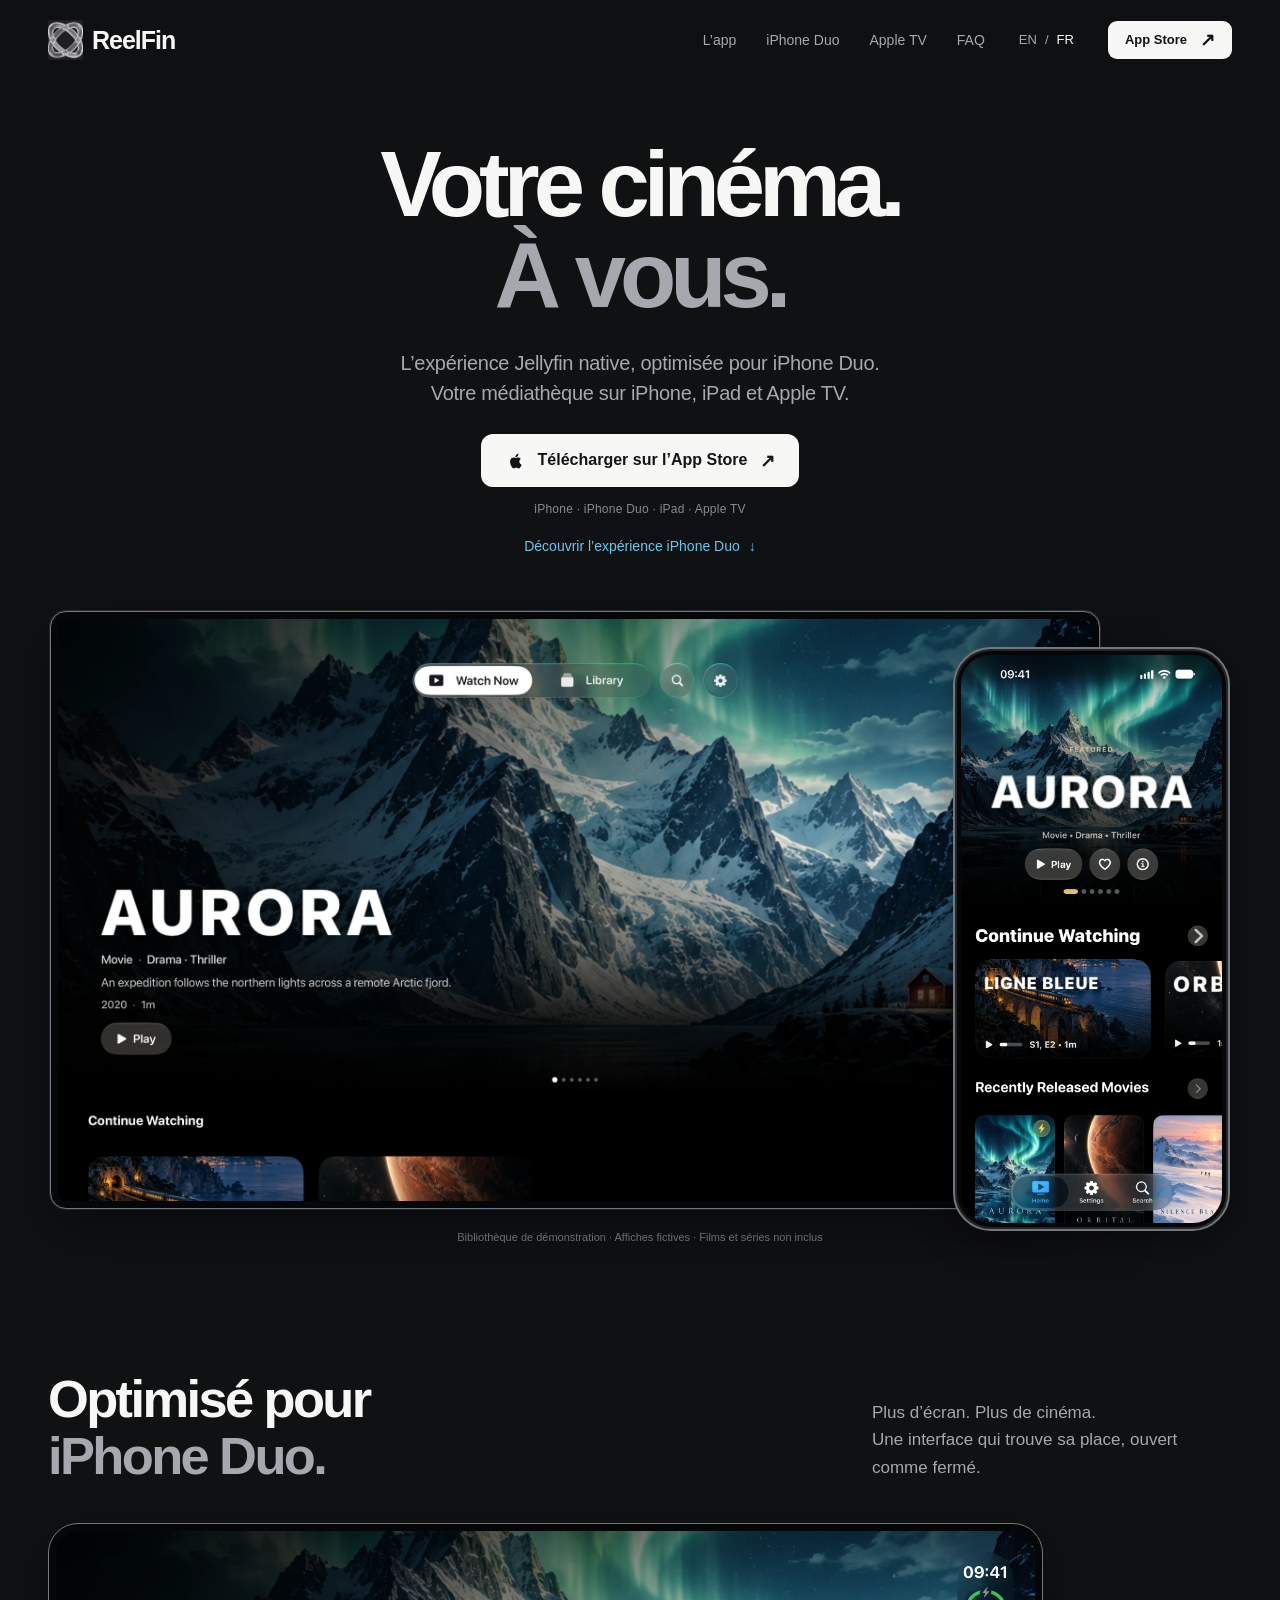
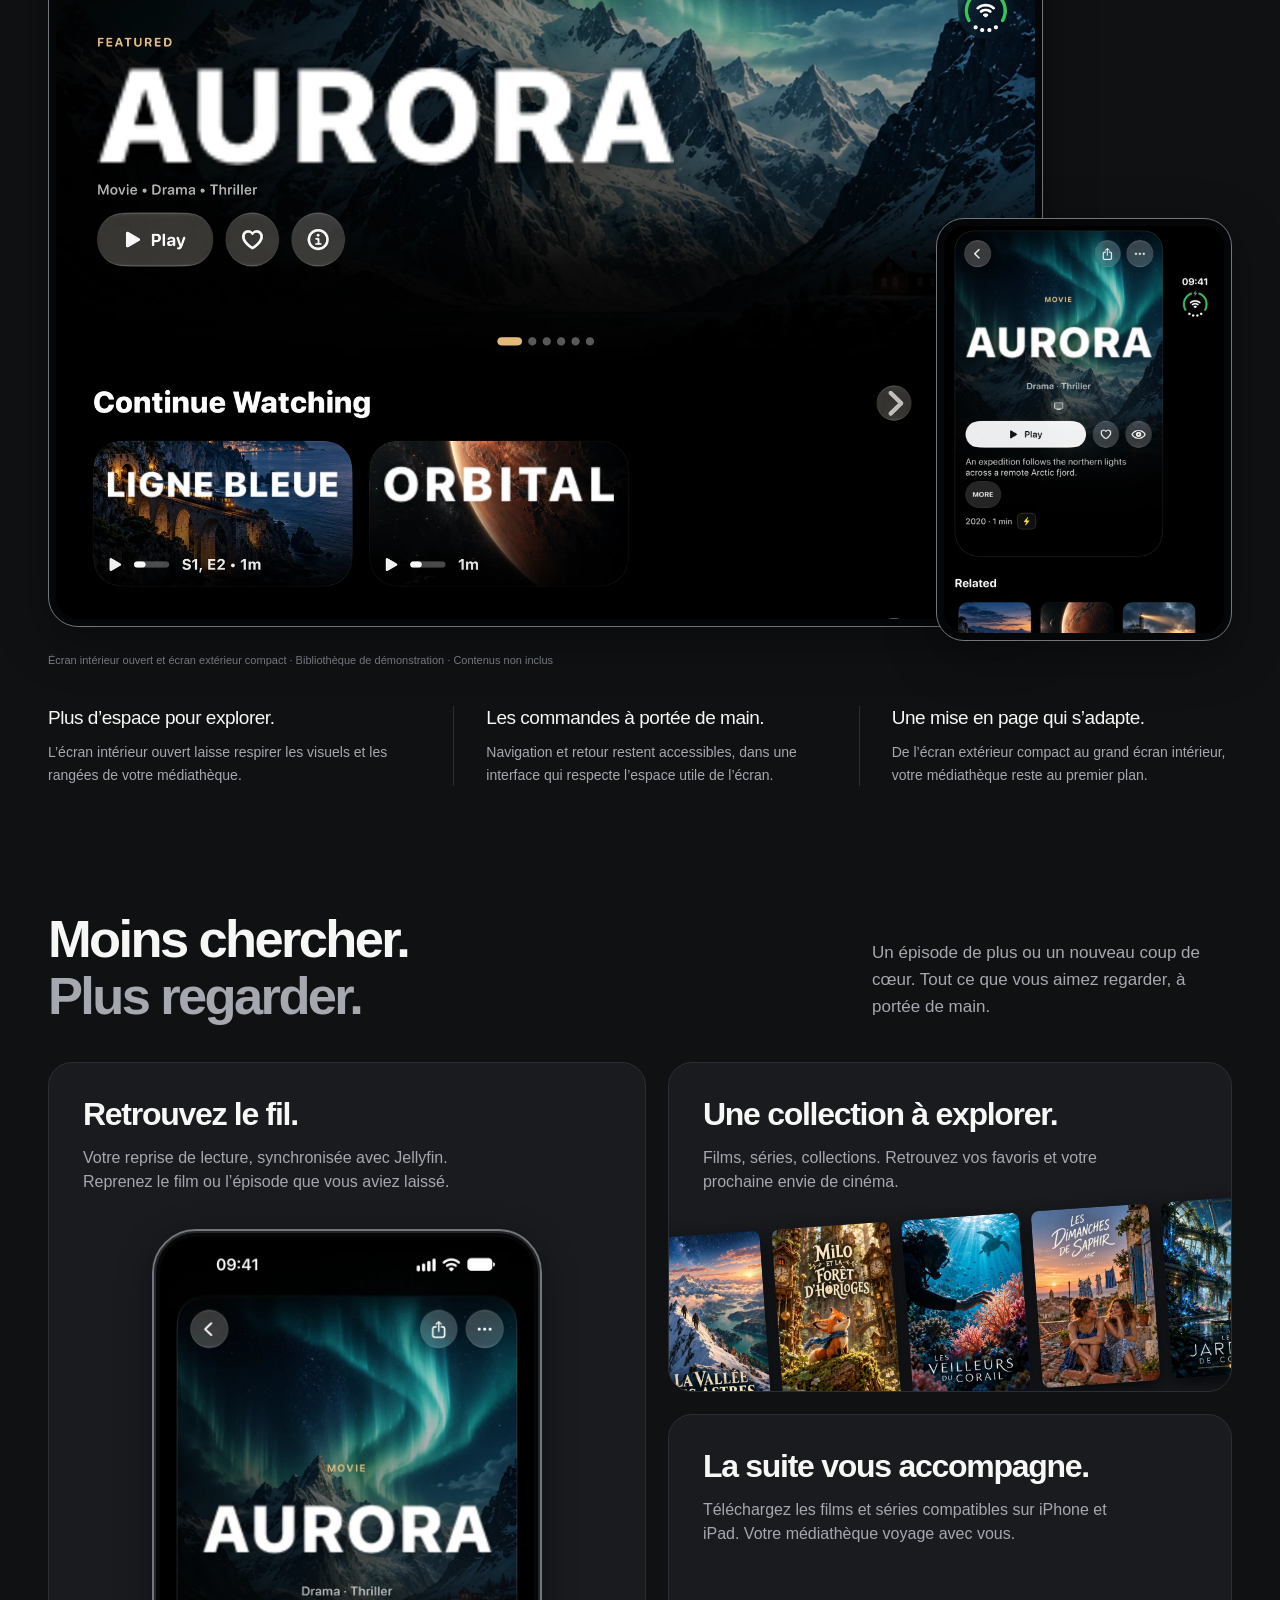
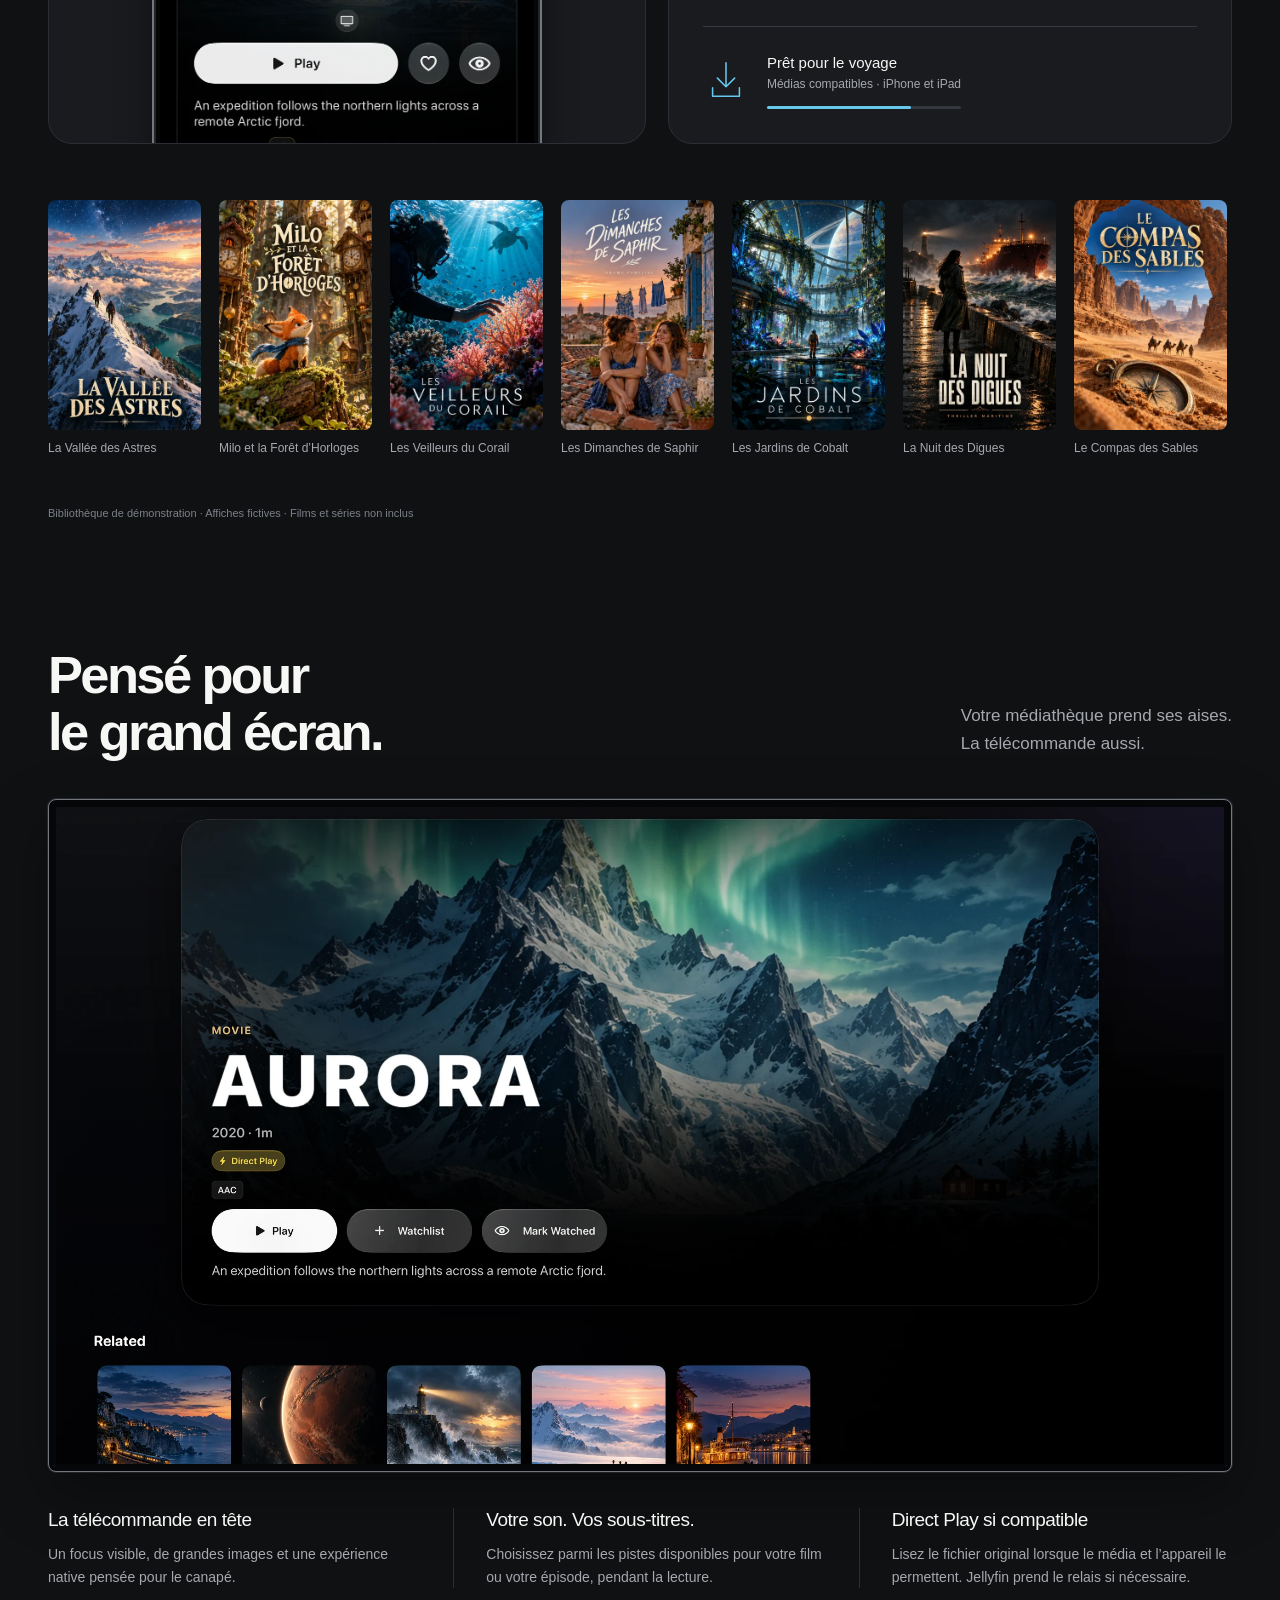
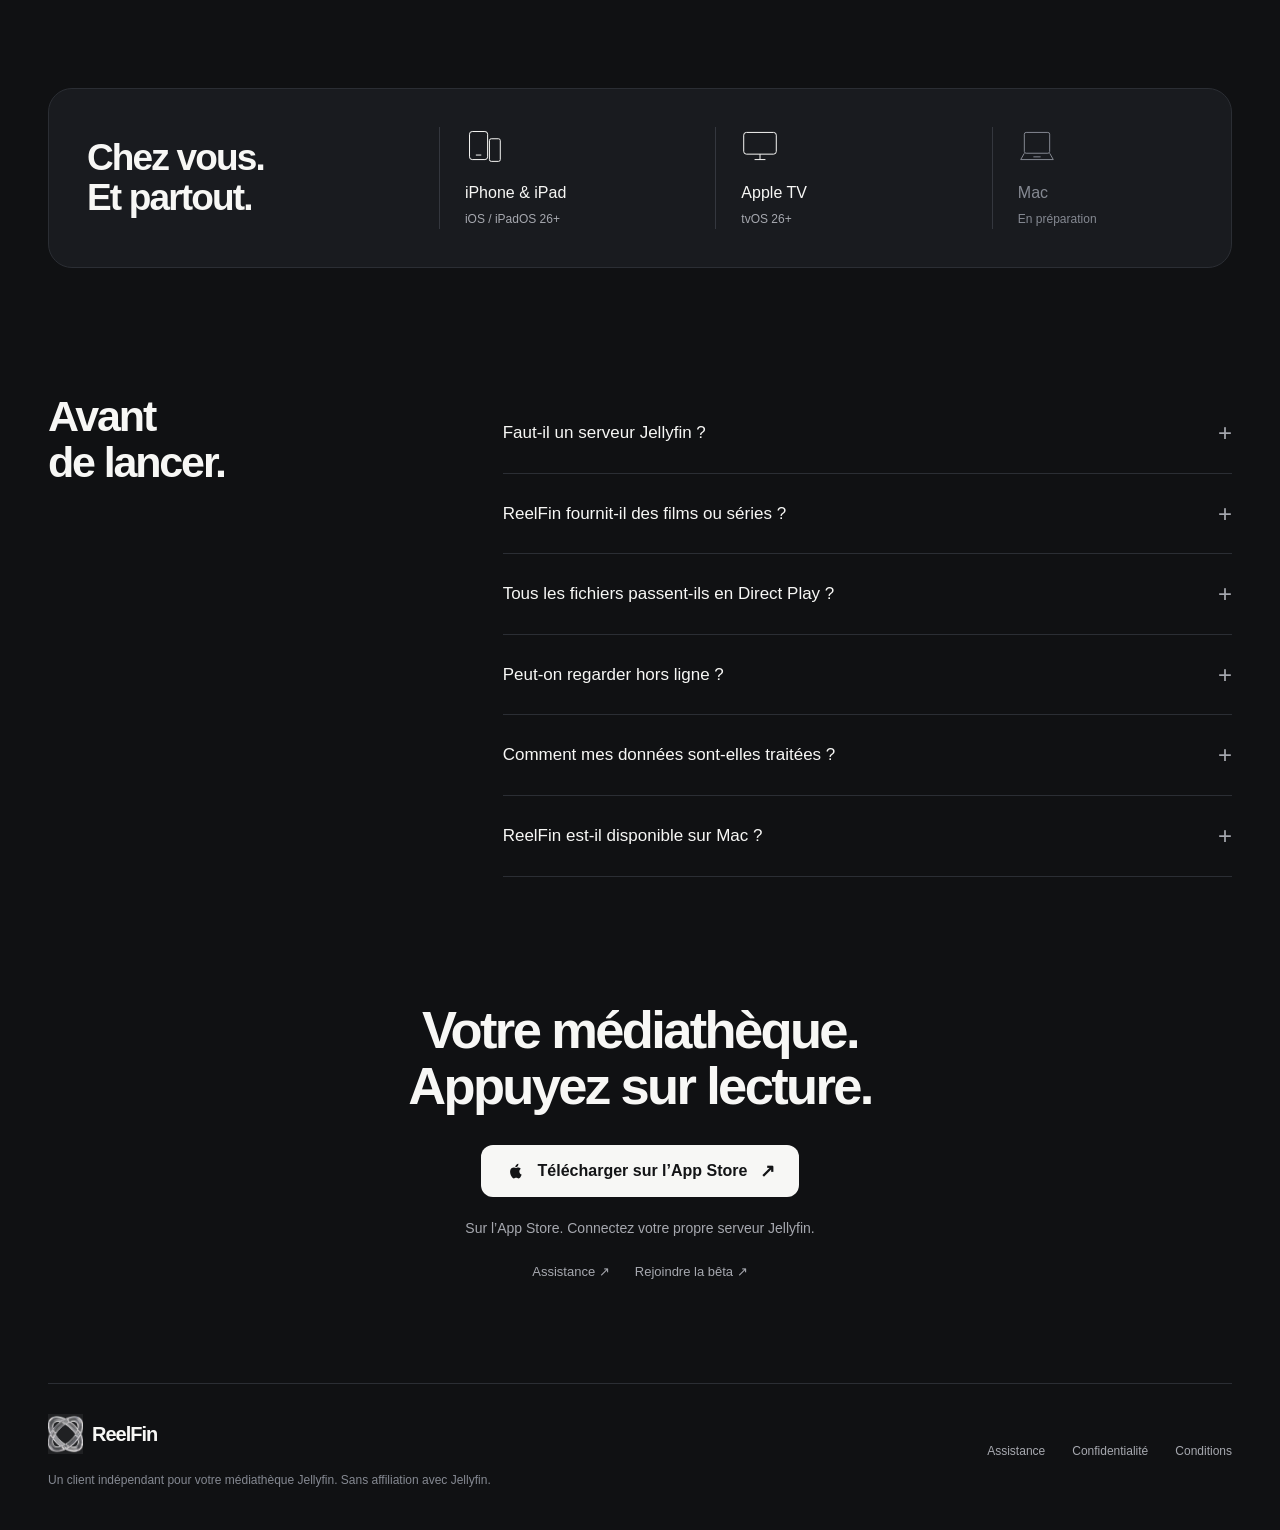
==== fr/index.html @ fcabb85f "feat: redesign bilingual ReelFin site around cinema and iPhone Duo" ====
<!doctype html>
<html lang="fr">
<head>
  <meta charset="utf-8">
  <meta name="viewport" content="width=device-width, initial-scale=1">
  <title>ReelFin — Votre cinéma. À vous.</title>
  <meta name="description" content="Votre médiathèque Jellyfin sur iPhone, iPad et Apple TV. Reprenez vos favoris, explorez vos collections et emportez vos téléchargements compatibles. Natif. Indépendant. À vous.">
  <meta name="theme-color" content="#101113">
  <meta name="apple-itunes-app" content="app-id=6762079357">
  <link rel="canonical" href="https://flovflo.github.io/reelfin-site/fr/">
  <link rel="alternate" hreflang="en" href="https://flovflo.github.io/reelfin-site/">
  <link rel="alternate" hreflang="fr" href="https://flovflo.github.io/reelfin-site/fr/">
  <link rel="alternate" hreflang="x-default" href="https://flovflo.github.io/reelfin-site/">
  <meta property="og:type" content="website">
  <meta property="og:title" content="ReelFin — Votre cinéma. À vous.">
  <meta property="og:description" content="Votre médiathèque Jellyfin sur iPhone, iPad et Apple TV. Reprenez vos favoris, explorez vos collections et emportez vos téléchargements compatibles. Natif. Indépendant. À vous.">
  <meta property="og:url" content="https://flovflo.github.io/reelfin-site/fr/">
  <meta property="og:locale" content="fr_FR">
  <meta property="og:image" content="https://flovflo.github.io/reelfin-site/assets/media/cinema/social-fr.jpg">
  <meta property="og:image:alt" content="ReelFin — Votre cinéma. À vous.">
  <meta property="og:image:width" content="1200">
  <meta property="og:image:height" content="630">
  <meta name="twitter:card" content="summary_large_image">
  <link rel="icon" type="image/png" href="../assets/media/NEW/reelfin-mark.png">
  <link rel="stylesheet" href="../assets/site.css?v=cinema-1">
  <script defer src="../assets/site.js?v=cinema-1"></script>
  <script type="application/ld+json">{"@context": "https://schema.org", "@type": "MobileApplication", "name": "ReelFin", "operatingSystem": "iOS 26+, iPadOS 26+, tvOS 26+", "applicationCategory": "EntertainmentApplication", "description": "Votre médiathèque Jellyfin sur iPhone, iPad et Apple TV. Reprenez vos favoris, explorez vos collections et emportez vos téléchargements compatibles. Natif. Indépendant. À vous.", "url": "https://flovflo.github.io/reelfin-site/", "downloadUrl": "https://apps.apple.com/app/reelfin/id6762079357", "author": {"@type": "Person", "name": "Florian Taffin"}}</script>
</head>
<body>
  <a class="skip-link" href="#main-content">Aller au contenu</a>
  <header class="site-header site-header--marketing">
    <div class="site-header__inner">
      <a class="brand" href="#top" aria-label="ReelFin"><span class="brand__mark" aria-hidden="true"><img src="../assets/media/NEW/reelfin-mark.png" alt="" width="400" height="240"></span><span>ReelFin</span></a>
      <nav class="site-nav" aria-label="Navigation principale"><a href="#overview">L’app</a><a href="#duo">iPhone Duo</a><a href="#tvos">Apple TV</a><a href="#faq">FAQ</a></nav>
      <nav class="language-switch" aria-label="Langue"><a href="../index.html" lang="en" hreflang="en" >EN</a><span aria-hidden="true">/</span><a href="../fr/index.html" lang="fr" hreflang="fr" aria-current="page">FR</a></nav>
      <a class="button button--primary site-header__cta" href="https://apps.apple.com/app/reelfin/id6762079357">App Store <span class="arrow" aria-hidden="true">↗</span></a>
      <button class="menu-toggle" aria-expanded="false" aria-controls="mobile-menu" aria-label="Ouvrir la navigation"><svg viewBox="0 0 24 24" fill="none" stroke="currentColor" stroke-width="1.5" aria-hidden="true"><path d="M4 8h16M4 16h16"/></svg></button>
    </div>
    <nav class="mobile-menu" id="mobile-menu" aria-label="Navigation principale" hidden><a href="#overview">L’app</a><a href="#duo">iPhone Duo</a><a href="#tvos">Apple TV</a><a href="#faq">FAQ</a><a href="https://apps.apple.com/app/reelfin/id6762079357">Télécharger sur l’App Store ↗</a></nav>
  </header>
  <main id="main-content">
    <section class="hero container" id="top" aria-labelledby="hero-title">
      <h1 id="hero-title">Votre cinéma.<span>À vous.</span></h1>
      <p class="hero__lede">L’expérience Jellyfin native, optimisée pour iPhone Duo.<br>Votre médiathèque sur iPhone, iPad et Apple TV.</p>
      <a class="button button--primary" href="https://apps.apple.com/app/reelfin/id6762079357"><svg viewBox="0 0 24 24" aria-hidden="true"><path d="M17.2 12.5c0-2.1 1.7-3.1 1.8-3.2-1-1.4-2.4-1.6-2.9-1.6-1.2-.2-2.4.8-3 .8-.7 0-1.7-.8-2.8-.7-1.4 0-2.8.9-3.5 2.1-1.5 2.6-.4 6.6 1.1 8.8.7 1.1 1.6 2.2 2.7 2.2 1.1-.1 1.5-.7 2.8-.7 1.3 0 1.7.7 2.8.7s1.9-1.1 2.6-2.1c.9-1.2 1.2-2.4 1.2-2.5-.1 0-2.8-1.1-2.8-3.8ZM15.2 6.2c.6-.8 1-1.8.9-2.9-.9.1-2 .6-2.7 1.4-.6.7-1.2 1.8-1 2.9 1 .1 2-.5 2.8-1.4Z"/></svg><span>Télécharger sur l’App Store</span><span class="arrow" aria-hidden="true">↗</span></a>
      <p class="hero__platforms">iPhone · iPhone Duo · iPad · Apple TV</p><a class="hero__duo-link" href="#duo">Découvrir l’expérience iPhone Duo <span aria-hidden="true">↓</span></a>
      <div class="hero__stage">
        <figure class="tv-screen"><img src="../assets/media/cinema/tv4k-home.webp" alt="Accueil ReelFin sur Apple TV, avec la bibliothèque de démonstration fictive Aurora." width="2200" height="1238" fetchpriority="high"></figure>
        <figure class="hero__phone phone-screen"><img src="../assets/media/cinema/iphone-home.webp" alt="ReelFin sur iPhone, avec la reprise de lecture et une bibliothèque de démonstration fictive." width="840" height="1825" fetchpriority="high"></figure>
      </div>
      <p class="image-credit">Bibliothèque de démonstration · Affiches fictives · Films et séries non inclus</p>
    </section>
    <section class="section container duo" id="duo" aria-labelledby="duo-title">
      <div class="section-heading"><h2 id="duo-title">Optimisé pour<br><span class="muted">iPhone Duo.</span></h2><p>Plus d’écran. Plus de cinéma.<br>Une interface qui trouve sa place, ouvert comme fermé.</p></div>
      <div class="duo-stage"><figure class="duo-inner"><img src="../assets/media/cinema/duo-inner-home.webp" alt="Accueil natif ReelFin en démonstration sur l’écran intérieur entièrement ouvert de l’iPhone Duo." width="1800" height="1266" loading="lazy"></figure><figure class="duo-outer"><img src="../assets/media/cinema/duo-outer-detail.webp" alt="Fiche native ReelFin en démonstration sur l’écran extérieur compact de l’iPhone Duo." width="840" height="1222" loading="lazy"></figure></div>
      <p class="image-credit">Écran intérieur ouvert et écran extérieur compact · Bibliothèque de démonstration · Contenus non inclus</p>
      <div class="tv-benefits"><article><h3>Plus d’espace pour explorer.</h3><p>L’écran intérieur ouvert laisse respirer les visuels et les rangées de votre médiathèque.</p></article><article><h3>Les commandes à portée de main.</h3><p>Navigation et retour restent accessibles, dans une interface qui respecte l’espace utile de l’écran.</p></article><article><h3>Une mise en page qui s’adapte.</h3><p>De l’écran extérieur compact au grand écran intérieur, votre médiathèque reste au premier plan.</p></article></div>
    </section>
    <section class="section container" id="overview" aria-labelledby="benefits-title">
      <div class="section-heading"><h2 id="benefits-title">Moins chercher.<br><span class="muted">Plus regarder.</span></h2><p>Un épisode de plus ou un nouveau coup de cœur. Tout ce que vous aimez regarder, à portée de main.</p></div>
      <div class="feature-grid" id="screens">
        <article class="feature feature--resume"><h3>Retrouvez le fil.</h3><p>Votre reprise de lecture, synchronisée avec Jellyfin. Reprenez le film ou l’épisode que vous aviez laissé.</p><figure class="phone-screen"><img src="../assets/media/cinema/iphone-detail.webp" alt="Fiche ReelFin sur iPhone du film fictif Aurora." width="840" height="1825" loading="lazy"></figure></article>
        <article class="feature feature--library"><h3>Une collection à explorer.</h3><p>Films, séries, collections. Retrouvez vos favoris et votre prochaine envie de cinéma.</p><div class="poster-preview" aria-hidden="true"><img src="../assets/media/cinema/poster-vallee-des-astres.webp" alt="" width="240" height="360" loading="lazy"><img src="../assets/media/cinema/poster-milo-foret-horloges.webp" alt="" width="240" height="360" loading="lazy"><img src="../assets/media/cinema/poster-veilleurs-du-corail.webp" alt="" width="240" height="360" loading="lazy"><img src="../assets/media/cinema/poster-dimanches-de-saphir.webp" alt="" width="240" height="360" loading="lazy"><img src="../assets/media/cinema/poster-jardins-de-cobalt.webp" alt="" width="240" height="360" loading="lazy"><img src="../assets/media/cinema/poster-nuit-des-digues.webp" alt="" width="240" height="360" loading="lazy"></div></article>
        <article class="feature feature--downloads"><div><h3>La suite vous accompagne.</h3><p>Téléchargez les films et séries compatibles sur iPhone et iPad. Votre médiathèque voyage avec vous.</p></div><div class="download-visual"><svg viewBox="0 0 48 48" fill="none" stroke="currentColor" stroke-width="1.6" aria-hidden="true"><path d="M24 6v25m-9-9 9 9 9-9M10 32v9h28v-9" stroke-linecap="round" stroke-linejoin="round"/></svg><div><strong>Prêt pour le voyage</strong><span>Médias compatibles · iPhone et iPad</span><div class="download-line" aria-hidden="true"></div></div></div></article>
      </div>
      <div class="poster-section" ><div class="poster-rail" role="region" aria-label="Affiches fictives de démonstration" tabindex="0"><figure><img src="../assets/media/cinema/poster-vallee-des-astres.webp" alt="La Vallée des Astres" width="240" height="360" loading="lazy"><figcaption>La Vallée des Astres</figcaption></figure><figure><img src="../assets/media/cinema/poster-milo-foret-horloges.webp" alt="Milo et la Forêt d’Horloges" width="240" height="360" loading="lazy"><figcaption>Milo et la Forêt d’Horloges</figcaption></figure><figure><img src="../assets/media/cinema/poster-veilleurs-du-corail.webp" alt="Les Veilleurs du Corail" width="240" height="360" loading="lazy"><figcaption>Les Veilleurs du Corail</figcaption></figure><figure><img src="../assets/media/cinema/poster-dimanches-de-saphir.webp" alt="Les Dimanches de Saphir" width="240" height="360" loading="lazy"><figcaption>Les Dimanches de Saphir</figcaption></figure><figure><img src="../assets/media/cinema/poster-jardins-de-cobalt.webp" alt="Les Jardins de Cobalt" width="240" height="360" loading="lazy"><figcaption>Les Jardins de Cobalt</figcaption></figure><figure><img src="../assets/media/cinema/poster-nuit-des-digues.webp" alt="La Nuit des Digues" width="240" height="360" loading="lazy"><figcaption>La Nuit des Digues</figcaption></figure><figure><img src="../assets/media/cinema/poster-compas-des-sables.webp" alt="Le Compas des Sables" width="240" height="360" loading="lazy"><figcaption>Le Compas des Sables</figcaption></figure><figure><img src="../assets/media/cinema/poster-naya-gardienne-nuages.webp" alt="Naya, Gardienne des Nuages" width="240" height="360" loading="lazy"><figcaption>Naya, Gardienne des Nuages</figcaption></figure><figure><img src="../assets/media/cinema/poster-hauteur-de-racines.webp" alt="À Hauteur de Racines" width="240" height="360" loading="lazy"><figcaption>À Hauteur de Racines</figcaption></figure><figure><img src="../assets/media/cinema/poster-saison-des-lanternes.webp" alt="La Saison des Lanternes" width="240" height="360" loading="lazy"><figcaption>La Saison des Lanternes</figcaption></figure><figure><img src="../assets/media/cinema/poster-memoire-dune-lune.webp" alt="Mémoire d’une Lune" width="240" height="360" loading="lazy"><figcaption>Mémoire d’une Lune</figcaption></figure><figure><img src="../assets/media/cinema/poster-heures-sous-verre.webp" alt="Les Heures sous Verre" width="240" height="360" loading="lazy"><figcaption>Les Heures sous Verre</figcaption></figure><figure><img src="../assets/media/cinema/poster-ile-aux-vents-rouges.webp" alt="L’Île aux Vents Rouges" width="240" height="360" loading="lazy"><figcaption>L’Île aux Vents Rouges</figcaption></figure><figure><img src="../assets/media/cinema/poster-voyage-de-pepite.webp" alt="Le Voyage de Pépite" width="240" height="360" loading="lazy"><figcaption>Le Voyage de Pépite</figcaption></figure><figure><img src="../assets/media/cinema/poster-ouvriers-de-la-nuit.webp" alt="Les Ouvriers de la Nuit" width="240" height="360" loading="lazy"><figcaption>Les Ouvriers de la Nuit</figcaption></figure><figure><img src="../assets/media/cinema/poster-reste-des-etes.webp" alt="Ce qui reste des Étés" width="240" height="360" loading="lazy"><figcaption>Ce qui reste des Étés</figcaption></figure><figure><img src="../assets/media/cinema/poster-dernier-signal-dio.webp" alt="Le Dernier Signal d’Io" width="240" height="360" loading="lazy"><figcaption>Le Dernier Signal d’Io</figcaption></figure><figure><img src="../assets/media/cinema/poster-archive-des-pluies.webp" alt="L’Archive des Pluies" width="240" height="360" loading="lazy"><figcaption>L’Archive des Pluies</figcaption></figure><figure><img src="../assets/media/cinema/poster-cartographes-de-laube.webp" alt="Les Cartographes de l’Aube" width="240" height="360" loading="lazy"><figcaption>Les Cartographes de l’Aube</figcaption></figure><figure><img src="../assets/media/cinema/poster-baleine-cerf-volant.webp" alt="La Baleine et le Cerf-volant" width="240" height="360" loading="lazy"><figcaption>La Baleine et le Cerf-volant</figcaption></figure><figure><img src="../assets/media/cinema/poster-ciel-des-migrations.webp" alt="Sous le Ciel des Migrations" width="240" height="360" loading="lazy"><figcaption>Sous le Ciel des Migrations</figcaption></figure><figure><img src="../assets/media/cinema/poster-maisons-flottantes.webp" alt="Nos Maisons Flottantes" width="240" height="360" loading="lazy"><figcaption>Nos Maisons Flottantes</figcaption></figure><figure><img src="../assets/media/cinema/poster-orbitale-des-oublies.webp" alt="L’Orbitale des Oubliés" width="240" height="360" loading="lazy"><figcaption>L’Orbitale des Oubliés</figcaption></figure><figure><img src="../assets/media/cinema/poster-silence-du-phare.webp" alt="Le Silence du Phare" width="240" height="360" loading="lazy"><figcaption>Le Silence du Phare</figcaption></figure></div><p>Bibliothèque de démonstration · Affiches fictives · Films et séries non inclus</p></div>
    </section>
    <section class="section container tvos" id="tvos" aria-labelledby="tv-title">
      <div class="section-heading"><h2 id="tv-title">Pensé pour<br>le grand écran.</h2><p>Votre médiathèque prend ses aises.<br>La télécommande aussi.</p></div>
      <figure class="tv-screen"><img src="../assets/media/cinema/tv4k-detail.webp" alt="Fiche du film fictif Aurora dans ReelFin sur Apple TV." width="2200" height="1238" loading="lazy"></figure>
      <div class="tv-benefits"><article><h3>La télécommande en tête</h3><p>Un focus visible, de grandes images et une expérience native pensée pour le canapé.</p></article><article><h3>Votre son. Vos sous-titres.</h3><p>Choisissez parmi les pistes disponibles pour votre film ou votre épisode, pendant la lecture.</p></article><article><h3>Direct Play si compatible</h3><p>Lisez le fichier original lorsque le média et l’appareil le permettent. Jellyfin prend le relais si nécessaire.</p></article></div>
    </section>
    <section class="compatibility container" aria-label="Plateformes compatibles">
      <h2>Chez vous.<br>Et partout.</h2>
      <div class="platform"><svg viewBox="0 0 42 42" fill="none" stroke="currentColor" aria-hidden="true"><rect x="5" y="5" width="20" height="31" rx="3"/><path d="M12 31h6"/><rect x="27" y="13" width="12" height="25" rx="2"/></svg><h3>iPhone &amp; iPad</h3><p>iOS / iPadOS 26+</p></div>
      <div class="platform"><svg viewBox="0 0 42 42" fill="none" stroke="currentColor" aria-hidden="true"><rect x="3" y="6" width="36" height="24" rx="3"/><path d="M15 36h12m-6-6v6"/></svg><h3>Apple TV</h3><p>tvOS 26+</p></div>
      <div class="platform platform--future"><svg viewBox="0 0 42 42" fill="none" stroke="currentColor" aria-hidden="true"><rect x="7" y="6" width="28" height="23" rx="2"/><path d="m7 29-4 7h36l-4-7M17 33h8"/></svg><h3>Mac</h3><p>En préparation</p></div>
    </section>
    <section class="section container faq" id="faq" aria-labelledby="faq-title"><h2 id="faq-title">Avant<br>de lancer.</h2><div><details><summary>Faut-il un serveur Jellyfin ?</summary><p>Oui. ReelFin se connecte à votre propre serveur Jellyfin ou à un serveur que vous êtes autorisé à utiliser. Saisissez son adresse puis connectez-vous à votre compte Jellyfin.</p></details>
<details><summary>ReelFin fournit-il des films ou séries ?</summary><p>Non. Vous apportez votre médiathèque. Les captures et les affiches présentées ici utilisent une collection de démonstration fictive ; aucun film ni aucune série ne sont fournis avec l’app.</p></details>
<details><summary>Tous les fichiers passent-ils en Direct Play ?</summary><p>Direct Play dépend du fichier, des codecs, des sous-titres et de l’appareil. ReelFin utilise la lecture native Apple ; Jellyfin peut remuxer ou transcoder les fichiers qui en ont besoin.</p></details>
<details><summary>Peut-on regarder hors ligne ?</summary><p>Sur iPhone et iPad, vous pouvez télécharger des titres compatibles si votre compte Jellyfin autorise les téléchargements. La compatibilité et l’espace disponible restent nécessaires. Les téléchargements ne sont pas disponibles sur Apple TV.</p></details>
<details><summary>Comment mes données sont-elles traitées ?</summary><p>Votre jeton de session est conservé dans le trousseau Apple. ReelFin ne vend pas vos données et ne fait pas de suivi entre les apps. Des diagnostics de plantage facultatifs peuvent être activés dans une version de production. <a href="../privacy.html">Lire la politique de confidentialité (en anglais)</a>.</p></details>
<details><summary>ReelFin est-il disponible sur Mac ?</summary><p>Une expérience dédiée au Mac est en préparation. Elle n’est pas encore disponible au téléchargement public. ReelFin est actuellement disponible sur iPhone, iPad et Apple TV.</p></details></div></section>
    <section class="final-cta container" id="support" aria-labelledby="download-title"><h2 id="download-title">Votre médiathèque.<br>Appuyez sur lecture.</h2><a class="button button--primary" href="https://apps.apple.com/app/reelfin/id6762079357"><svg viewBox="0 0 24 24" aria-hidden="true"><path d="M17.2 12.5c0-2.1 1.7-3.1 1.8-3.2-1-1.4-2.4-1.6-2.9-1.6-1.2-.2-2.4.8-3 .8-.7 0-1.7-.8-2.8-.7-1.4 0-2.8.9-3.5 2.1-1.5 2.6-.4 6.6 1.1 8.8.7 1.1 1.6 2.2 2.7 2.2 1.1-.1 1.5-.7 2.8-.7 1.3 0 1.7.7 2.8.7s1.9-1.1 2.6-2.1c.9-1.2 1.2-2.4 1.2-2.5-.1 0-2.8-1.1-2.8-3.8ZM15.2 6.2c.6-.8 1-1.8.9-2.9-.9.1-2 .6-2.7 1.4-.6.7-1.2 1.8-1 2.9 1 .1 2-.5 2.8-1.4Z"/></svg><span>Télécharger sur l’App Store</span><span class="arrow" aria-hidden="true">↗</span></a><p>Sur l’App Store. Connectez votre propre serveur Jellyfin.</p><div class="final-cta__support"><a href="../support.html">Assistance ↗</a><a href="https://testflight.apple.com/join/TkVVXmU2">Rejoindre la bêta ↗</a></div></section>
  </main>
  <footer class="site-footer" id="privacy"><div><a class="brand brand--footer" href="#top"><span class="brand__mark" aria-hidden="true"><img src="../assets/media/NEW/reelfin-mark.png" alt="" width="400" height="240"></span><span>ReelFin</span></a><p>Un client indépendant pour votre médiathèque Jellyfin. Sans affiliation avec Jellyfin.</p></div><nav class="site-footer__links" aria-label="Pied de page"><a href="../support.html">Assistance</a><a href="../privacy.html">Confidentialité</a><a href="../terms.html">Conditions</a></nav></footer>
</body>
</html>
---- assets/site.css ----
:root {
  color-scheme: dark;
  --canvas: #101113;
  --surface: #191b1f;
  --text: #f7f7f5;
  --muted: #a6a8af;
  --line: #2b2e34;
  --accent: #67c8ed;
  --page-width: 1280px;
  --header-height: 80px;
  --color-smoke: var(--muted);
  --color-mist: var(--line);
}
* { box-sizing: border-box; }
html { background: var(--canvas); scroll-behavior: smooth; scroll-padding-top: 110px; }
body { margin: 0; min-width: 320px; color: var(--text); background: var(--canvas); font: 17px/1.6 -apple-system, BlinkMacSystemFont, "Segoe UI", sans-serif; -webkit-font-smoothing: antialiased; }
body, h1, h2, h3, p, figure { margin: 0; }
a { color: inherit; text-decoration: none; }
button { font: inherit; }
button, a, summary { -webkit-tap-highlight-color: transparent; }
button, summary { cursor: pointer; }
img { display: block; max-width: 100%; }
button:focus-visible, a:focus-visible, summary:focus-visible { outline: 2px solid var(--accent); outline-offset: 6px; }
::selection { background: var(--accent); color: var(--canvas); }
[hidden] { display: none !important; }
.container { width: min(calc(100% - 96px), var(--page-width)); margin-inline: auto; }
.skip-link { position: fixed; top: 12px; left: 20px; z-index: 100; padding: 10px 18px; border-radius: 9px; color: #101113; background: white; transform: translateY(-160%); }
.skip-link:focus { transform: none; }
.site-header { position: sticky; z-index: 20; top: 0; min-height: var(--header-height); background: rgb(16 17 19 / 92%); border-bottom: 1px solid transparent; backdrop-filter: blur(20px); -webkit-backdrop-filter: blur(20px); transition: border-color 180ms ease; }
.site-header.is-scrolled { border-color: var(--line); }
.site-header__inner { width: min(calc(100% - 96px), var(--page-width)); min-height: var(--header-height); margin: auto; display: flex; align-items: center; gap: 32px; }
.brand { display: inline-flex; align-items: center; gap: 9px; color: var(--text); font-size: 25px; font-weight: 650; letter-spacing: -1px; line-height: 1; white-space: nowrap; }
.brand__mark { width: 35px; height: 40px; display: block; overflow: hidden; flex: 0 0 auto; }
.brand__mark img { width: 100%; height: 100%; object-fit: cover; transform: scale(1.3); mix-blend-mode: screen; }
.site-nav { display: flex; align-items: center; gap: 30px; margin-left: auto; color: var(--muted); font-size: 14px; line-height: 1.2; }
.site-nav a { white-space: nowrap; transition: color 160ms ease; }
.site-nav a:hover, .site-nav a[aria-current="page"] { color: var(--text); }
.language-switch { display: inline-flex; align-items: center; gap: 6px; font-size: 13px; white-space: nowrap; color: var(--muted); }
.language-switch [aria-current="page"] { color: var(--text); }
.language-switch a { padding: 8px 2px; }
.button { display: inline-flex; justify-content: center; align-items: center; gap: 13px; padding: 14px 23px; border: 1px solid transparent; border-radius: 12px; font-size: 16px; font-weight: 600; line-height: 1.4; transition: background 160ms ease, transform 160ms ease; }
.button--primary { color: #131416; background: var(--text); }
.button--primary:hover { background: #dce5e9; transform: translateY(-2px); }
.button--ghost { border-color: var(--line); color: var(--text); }
.button--ghost:hover { background: var(--surface); }
.site-header__cta { font-size: 13px; padding: 9px 16px; border-radius: 9px; white-space: nowrap; }
.button svg { width: 20px; height: 20px; fill: currentColor; flex-shrink: 0; }
.arrow { font-size: 18px; line-height: 1; }
.menu-toggle { display: none; color: var(--text); border: 1px solid var(--line); border-radius: 9px; width: 40px; height: 40px; background: transparent; align-items: center; justify-content: center; }
.menu-toggle svg { width: 20px; height: 20px; }
.mobile-menu { padding: 14px 24px 25px; border-top: 1px solid var(--line); }
.mobile-menu a { display: block; padding: 12px 0; }
.hero { padding-top: 58px; text-align: center; }
.hero h1 { font-size: clamp(66px, 7.2vw, 104px); line-height: .99; letter-spacing: -.065em; font-weight: 600; }
.hero h1 span { display: block; color: var(--muted); }
.hero__lede { margin: 27px auto 26px; max-width: 630px; color: var(--muted); font-size: 20px; line-height: 1.5; letter-spacing: -.015em; }
.hero__platforms { color: #878a92; font-size: 12px; margin-top: 13px; letter-spacing: .02em; }
.hero__duo-link { display: inline-flex; align-items: center; gap: 9px; margin-top: 16px; color: var(--accent); font-size: 14px; }
.hero__duo-link:hover { text-decoration: underline; text-underline-offset: 5px; }
.duo-stage { position: relative; padding-right: 16%; }
.duo-inner, .duo-outer { padding: 7px; border: 1px solid #72777d; background: #050607; border-radius: 30px; box-shadow: 0 14px 50px rgb(0 0 0 / 35%); }
.duo-inner img, .duo-outer img { width: 100%; height: auto; border-radius: 23px; }
.duo-outer { position: absolute; right: 0; bottom: -14px; width: 25%; border-radius: 28px; }
.duo-outer img { border-radius: 21px; }
.duo .image-credit { text-align: left; margin-top: 25px; max-width: 78%; }
.hero__stage { position: relative; max-width: 1180px; margin: 52px auto 0; padding: 0 130px 0 0; }
.tv-screen { padding: 7px; border: 1px solid #72777d; border-radius: 16px; background: #050607; box-shadow: 0 22px 60px rgb(0 0 0 / 35%), 0 0 0 1px #292c31; }
.tv-screen img { width: 100%; height: auto; aspect-ratio: 16/9; border-radius: 9px; object-fit: cover; }
.hero__phone { position: absolute; width: 23.5%; right: 0; top: 6%; }
.phone-screen { padding: 6px; background: #070708; border: 2px solid #74777b; border-radius: 38px; box-shadow: 0 10px 36px rgb(0 0 0 / 40%), inset 0 0 0 2px #23252a; }
.phone-screen img { width: 100%; height: auto; border-radius: 29px; }
.image-credit { color: #7c8088; font-size: 11px; margin-top: 20px; text-align: center; }
.section { padding-block: 125px 0; }
.section-heading { display: flex; align-items: flex-end; justify-content: space-between; gap: 60px; margin-bottom: 38px; }
h2 { font-size: clamp(40px, 4.1vw, 61px); font-weight: 550; line-height: 1.08; letter-spacing: -.05em; }
h2 .muted { color: var(--muted); }
.section-heading h2 { max-width: 690px; }
.section-heading > p { max-width: 360px; color: var(--muted); font-size: 17px; line-height: 1.6; padding-bottom: 4px; }
.feature-grid { display: grid; grid-template-columns: 1.06fr 1fr; grid-template-rows: 330px 330px; gap: 22px; }
.feature { overflow: hidden; position: relative; border: 1px solid var(--line); border-radius: 24px; background: var(--surface); padding: 34px; }
.feature h3 { font-size: clamp(26px, 2.5vw, 36px); font-weight: 550; line-height: 1.1; letter-spacing: -.04em; }
.feature p { color: var(--muted); margin-top: 13px; max-width: 430px; font-size: 16px; line-height: 1.5; }
.feature--resume { grid-row: span 2; }
.feature--resume .phone-screen { width: 74%; margin: 35px auto 0; border-radius: 44px; }
.feature--resume .phone-screen img { border-radius: 35px; }
.feature--library { padding-bottom: 0; }
.poster-preview { display: flex; gap: 12px; margin: 25px -34px 0; transform: translateX(-22px) rotate(-4deg); }
.poster-preview img { width: 118px; height: 177px; border-radius: 8px; object-fit: cover; box-shadow: 0 8px 20px #08090b; }
.feature--downloads { display: flex; flex-direction: column; justify-content: space-between; }
.download-visual { margin-top: 28px; display: flex; align-items: center; gap: 18px; border-top: 1px solid #363941; padding-top: 24px; }
.download-visual > svg { color: var(--accent); width: 46px; height: 46px; flex-shrink: 0; }
.download-visual strong { display: block; font-size: 15px; font-weight: 500; }
.download-visual span { display: block; color: var(--muted); font-size: 12px; }
.download-line { width: 100%; height: 3px; background: #34383e; margin-top: 12px; border-radius: 3px; }
.download-line::before { content: ""; display: block; height: 100%; width: 74%; background: var(--accent); border-radius: inherit; }
.poster-section { margin-top: 44px; overflow: hidden; }
.poster-rail { display: flex; gap: 18px; padding: 12px 0 22px; overflow-x: auto; scrollbar-color: #3a3f46 transparent; scrollbar-width: thin; scroll-snap-type: x mandatory; }
.poster-rail figure { flex: 0 0 153px; scroll-snap-align: start; }
.poster-rail img { width: 153px; height: 230px; object-fit: cover; border-radius: 8px; }
.poster-rail figcaption { color: var(--muted); font-size: 12px; padding-top: 9px; }
.poster-section > p { color: #7c8088; font-size: 11px; margin-top: 5px; }
.tvos .tv-screen { border-radius: 8px; padding: 7px; }
.tvos .tv-screen img { border-radius: 2px; }
.tv-benefits { display: grid; grid-template-columns: repeat(3, 1fr); margin-top: 36px; gap: 32px; }
.tv-benefits article + article { border-left: 1px solid var(--line); padding-left: 32px; }
.tv-benefits h3 { font-size: 19px; font-weight: 500; line-height: 1.3; letter-spacing: -.025em; }
.tv-benefits p { font-size: 14px; line-height: 1.6; color: var(--muted); margin-top: 11px; }
.compatibility { display: grid; grid-template-columns: 1.3fr 1fr 1fr .8fr; gap: 25px; align-items: center; background: var(--surface); border: 1px solid var(--line); border-radius: 24px; padding: 38px; margin-top: 100px; }
.compatibility h2 { font-size: 37px; }
.platform { padding-left: 25px; border-left: 1px solid #34373e; }
.platform svg { display: block; width: 38px; height: 38px; margin-bottom: 15px; stroke-width: 1.1; }
.platform h3 { font-size: 16px; font-weight: 500; }
.platform p { color: var(--muted); font-size: 12px; margin-top: 4px; }
.platform--future { color: #858992; }
.platform--future p { color: #858992; }
.faq { display: grid; grid-template-columns: .8fr 1.6fr; gap: 90px; }
.faq h2 { font-size: 43px; }
.faq details { border-bottom: 1px solid var(--line); }
.faq summary { list-style: none; display: flex; align-items: center; justify-content: space-between; gap: 24px; padding: 23px 0; font-size: 17px; line-height: 1.4; }
.faq summary::-webkit-details-marker { display: none; }
.faq summary::after { content: "+"; color: var(--muted); font-size: 24px; font-weight: 300; }
.faq details[open] summary::after { content: "−"; }
.faq details p { color: var(--muted); font-size: 15px; padding: 0 34px 24px 0; line-height: 1.7; }
.faq details a { color: var(--accent); text-decoration: underline; }
.final-cta { padding-block: 125px 100px; text-align: center; }
.final-cta h2 { max-width: 820px; margin: 0 auto 30px; }
.final-cta > p { color: var(--muted); font-size: 14px; margin-top: 20px; }
.final-cta__support { display: flex; justify-content: center; gap: 25px; margin-top: 22px; color: var(--muted); font-size: 13px; }
.final-cta__support a:hover { color: var(--text); }
.site-footer { width: min(calc(100% - 96px), var(--page-width)); margin-inline: auto; border-top: 1px solid var(--line); display: flex; justify-content: space-between; gap: 35px; padding: 30px 0 40px; align-items: center; }
.brand--footer { font-size: 20px; }
.site-footer p { color: #858992; font-size: 12px; margin-top: 9px; max-width: 570px; }
.site-footer__links { display: flex; align-items: center; gap: 27px; color: var(--muted); font-size: 12px; }
.site-footer__links a:hover { color: var(--text); }

/* Legal wording is preserved; only the presentation shares the new system. */
.legal-hero { width: min(calc(100% - 48px), 900px); padding: 85px 0 65px; margin: auto; }
.legal-kicker { color: var(--accent); font-size: 14px; margin-bottom: 20px; }
.legal-hero h1 { font-size: clamp(40px, 5vw, 65px); line-height: 1.08; font-weight: 550; letter-spacing: -.05em; }
.legal-hero em { font-style: normal; color: var(--muted); }
.legal-lede { margin-top: 25px; color: var(--muted); font-size: 19px; }
.legal a:not(.button) { text-decoration-color: #5c7180; }
.legal-lede a, .legal-meta a, .legal-article a, .legal-contact a { color: var(--accent); text-decoration: underline; text-underline-offset: 3px; overflow-wrap: anywhere; }
.legal-meta { display: flex; flex-wrap: wrap; gap: 12px 28px; margin-top: 27px; color: var(--muted); font-size: 13px; }
.legal-layout { width: min(calc(100% - 48px), 1100px); margin: auto; display: grid; grid-template-columns: 1fr 300px; gap: 65px; padding-bottom: 100px; }
.legal-article section { border-top: 1px solid var(--line); padding: 30px 0; }
.legal-article h2 { font-size: 25px; line-height: 1.25; letter-spacing: -.025em; }
.legal-article p, .legal-article ul { margin-top: 15px; color: var(--muted); font-size: 16px; line-height: 1.8; }
.legal-article ul, .legal-summary ul { padding-left: 20px; }
.legal li + li { margin-top: 10px; }
.legal-summary { background: var(--surface); border: 1px solid var(--line); border-radius: 20px; padding: 28px; align-self: start; position: sticky; top: 110px; }
.legal-summary h2 { font-size: 22px; line-height: 1.25; letter-spacing: -.025em; }
.legal-summary ul { color: var(--muted); font-size: 14px; margin-block: 18px 0; }
.legal-contact { border-top: 1px solid var(--line); margin-top: 25px; padding-top: 23px; }
.legal-contact h3 { font-size: 16px; font-weight: 500; }
.legal-contact p { color: var(--muted); font-size: 14px; margin-top: 10px; }
.legal-note { display: block; margin-top: 12px; font-size: 12px; }

@media (max-width: 1100px) {
  .container, .site-header__inner, .site-footer { width: calc(100% - 64px); }
  .site-header__inner { gap: 24px; }
  .site-nav { gap: 22px; }
  .hero { padding-top: 50px; }
  .hero__stage { padding-right: 100px; }
  .section-heading { gap: 36px; }
  .section-heading > p { max-width: 295px; font-size: 16px; }
  .feature { padding: 28px; }
  .feature-grid { grid-template-rows: 310px 310px; }
  .feature--resume .phone-screen { width: 90%; }
  .feature h3 { font-size: 30px; }
  .feature p { font-size: 14px; }
  .compatibility { padding: 30px; gap: 15px; }
  .compatibility h2 { font-size: 30px; }
  .platform { padding-left: 18px; }
  .faq { gap: 55px; }
  .legal-layout { gap: 35px; grid-template-columns: 1fr 280px; }
}
@media (max-width: 760px) {
  :root { --header-height: 70px; }
  .container, .site-header__inner, .site-footer { width: calc(100% - 40px); }
  .site-header__inner { gap: 17px; }
  .brand { font-size: 23px; }
  .brand__mark { width: 29px; height: 35px; }
  .site-header--marketing .site-nav { display: none; }
  .site-header--marketing .language-switch { margin-left: auto; }
  .site-header--marketing .site-header__cta { display: none; }
  .menu-toggle { display: flex; }
  .site-header:not(.site-header--marketing) .site-header__inner { flex-wrap: wrap; padding-block: 15px; gap: 15px; }
  .site-header:not(.site-header--marketing) .site-nav { order: 3; width: 100%; overflow: auto; font-size: 12px; gap: 20px; padding: 3px; }
  .site-header:not(.site-header--marketing) .site-header__cta { margin-left: auto; font-size: 11px; }
  .hero { padding-top: 44px; }
  .hero h1 { font-size: clamp(58px, 12.5vw, 86px); letter-spacing: -.06em; }
  .hero__lede { font-size: 17px; max-width: 430px; margin-top: 24px; }
  .button { font-size: 14px; padding: 13px 19px; }
  .hero__stage { margin-top: 40px; padding-right: 52px; padding-bottom: 28px; }
  .hero__duo-link { font-size: 13px; }
  .duo-stage { padding-right: 13%; margin-top: 32px; }
  .duo-inner { padding: 4px; border-radius: 13px; }
  .duo-inner img { border-radius: 9px; }
  .duo-outer { width: 31%; padding: 3px; bottom: -20px; border-radius: 14px; }
  .duo-outer img { border-radius: 10px; }
  .duo .image-credit { margin-top: 32px; max-width: none; font-size: 10px; padding: 0; }
  .hero__phone { width: 25%; top: 7%; }
  .phone-screen { padding: 3px; border-width: 1px; border-radius: 22px; }
  .phone-screen img { border-radius: 17px; }
  .tv-screen { padding: 4px; border-radius: 9px; }
  .tv-screen img { border-radius: 5px; }
  .image-credit { font-size: 10px; margin-top: 14px; padding-inline: 8px; }
  .section { padding-top: 85px; }
  h2 { font-size: clamp(38px, 7vw, 50px); }
  .section-heading { display: block; margin-bottom: 28px; }
  .section-heading > p { max-width: 450px; margin-top: 20px; padding: 0; }
  .feature-grid { grid-template-columns: 1fr; grid-template-rows: 560px 300px 290px; gap: 18px; }
  .feature { padding: 28px; border-radius: 20px; }
  .feature h3 { font-size: 31px; }
  .feature p { font-size: 15px; }
  .feature--resume { grid-row: auto; }
  .feature--resume .phone-screen { width: 245px; max-width: 85%; margin-top: 28px; border-radius: 33px; }
  .feature--resume .phone-screen img { border-radius: 27px; }
  .feature--downloads { justify-content: flex-start; }
  .download-visual { margin-top: 24px; }
  .poster-preview { margin-top: 27px; }
  .poster-rail { gap: 13px; }
  .poster-rail figure { flex-basis: 125px; }
  .poster-rail img { width: 125px; height: 188px; }
  .tv-benefits { grid-template-columns: 1fr; gap: 22px; margin-top: 28px; }
  .tv-benefits article + article { padding: 22px 0 0; border-left: none; border-top: 1px solid var(--line); }
  .tv-benefits p { margin-top: 7px; max-width: 520px; }
  .compatibility { grid-template-columns: repeat(3, 1fr); margin-top: 70px; gap: 25px 15px; padding: 28px; border-radius: 20px; }
  .compatibility h2 { grid-column: 1/-1; font-size: 35px; }
  .platform { padding-left: 0; border: 0; }
  .platform svg { width: 29px; height: 29px; }
  .platform h3 { font-size: 13px; }
  .platform p { font-size: 10px; }
  .faq { display: block; }
  .faq h2 { font-size: 38px; margin-bottom: 20px; }
  .faq summary { font-size: 15px; padding-block: 22px; }
  .faq details p { font-size: 14px; }
  .final-cta { padding-block: 90px 70px; }
  .final-cta h2 { font-size: 42px; }
  .final-cta > p { font-size: 12px; }
  .final-cta__support { font-size: 12px; }
  .site-footer { align-items: flex-start; flex-direction: column; gap: 25px; padding-block: 28px; }
  .site-footer__links { gap: 25px; }
  .legal-hero { padding: 55px 0 40px; }
  .legal-layout { grid-template-columns: 1fr; gap: 25px; padding-bottom: 65px; }
  .legal-summary { position: static; }
}
@media (max-width: 400px) {
  .site-header__inner { gap: 12px; }
  .brand { font-size: 21px; gap: 5px; }
  .hero h1 { font-size: 55px; }
  .hero__lede { font-size: 16px; }
  .feature { padding: 25px; }
  .feature h3 { font-size: 28px; }
  .compatibility { padding: 24px; }
}
@media (prefers-reduced-motion: reduce) {
  html { scroll-behavior: auto; }
  *, *::before, *::after { animation: none !important; transition: none !important; }
}
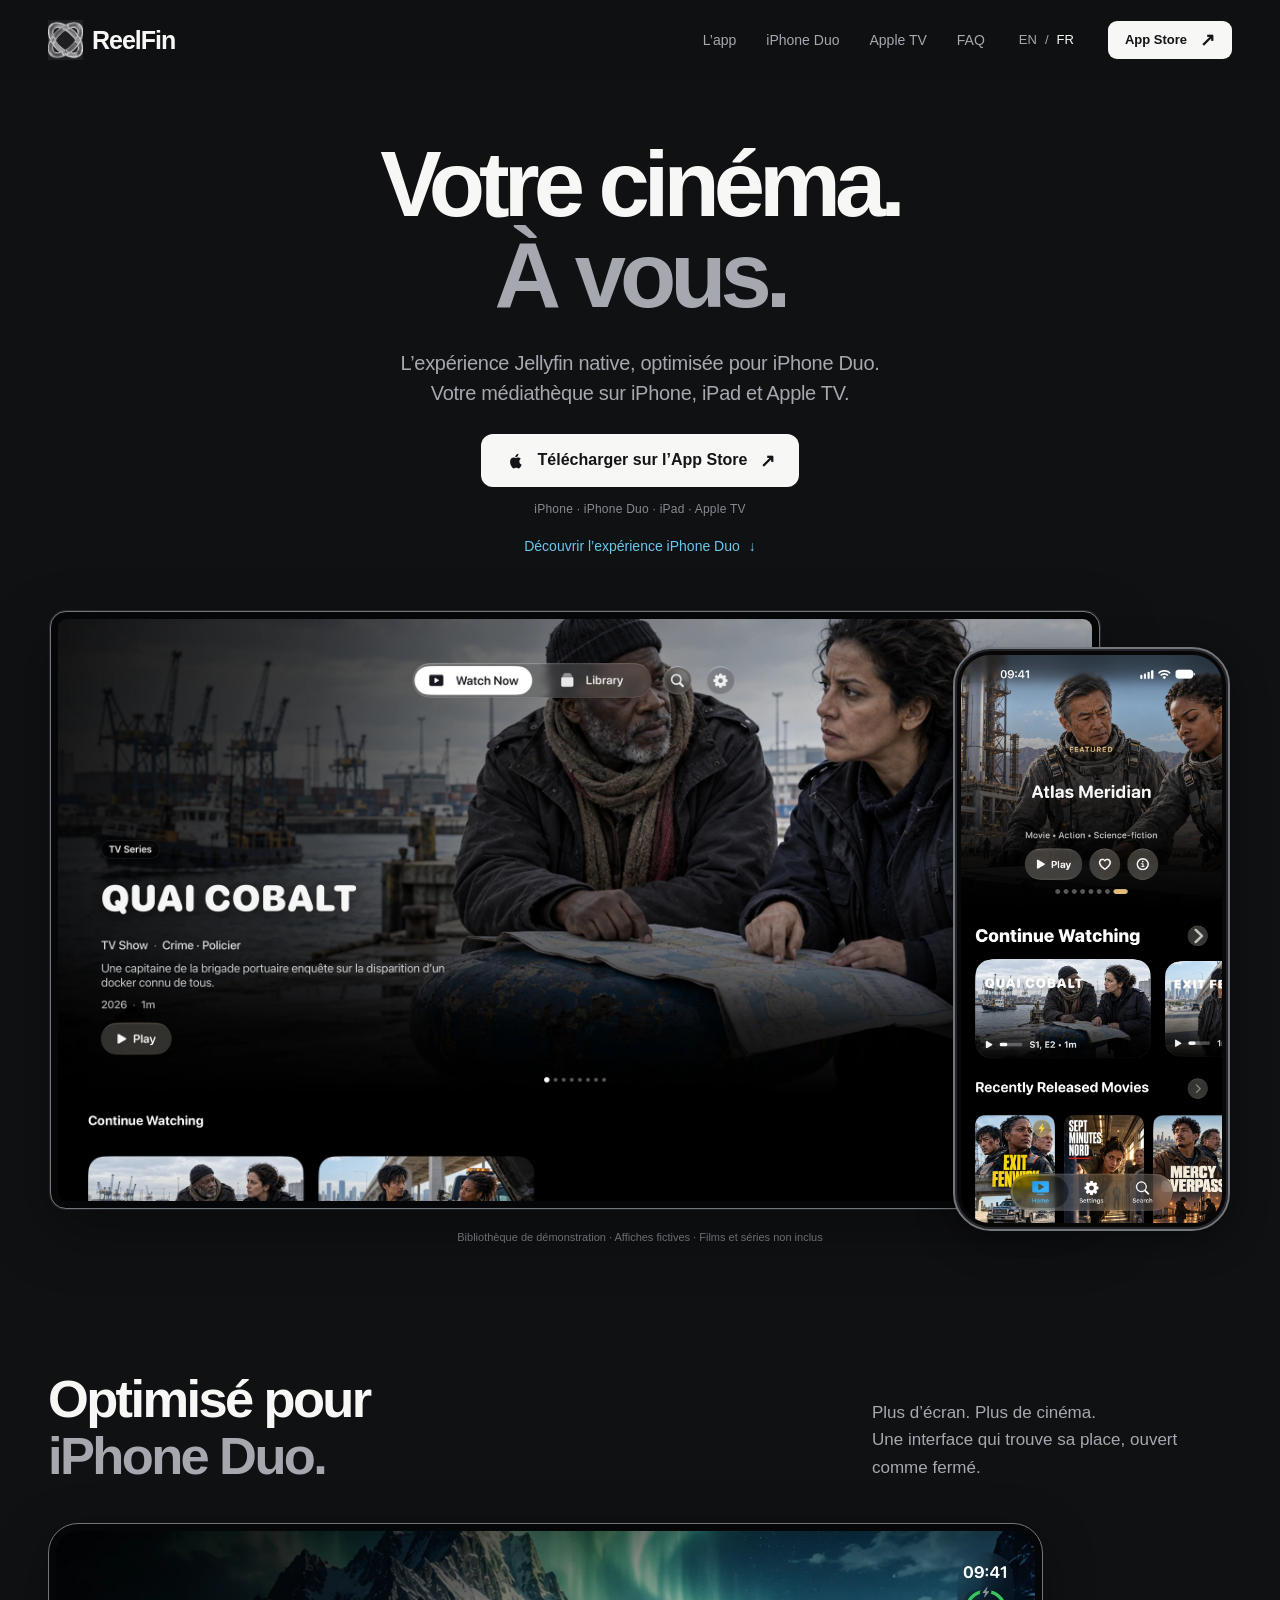
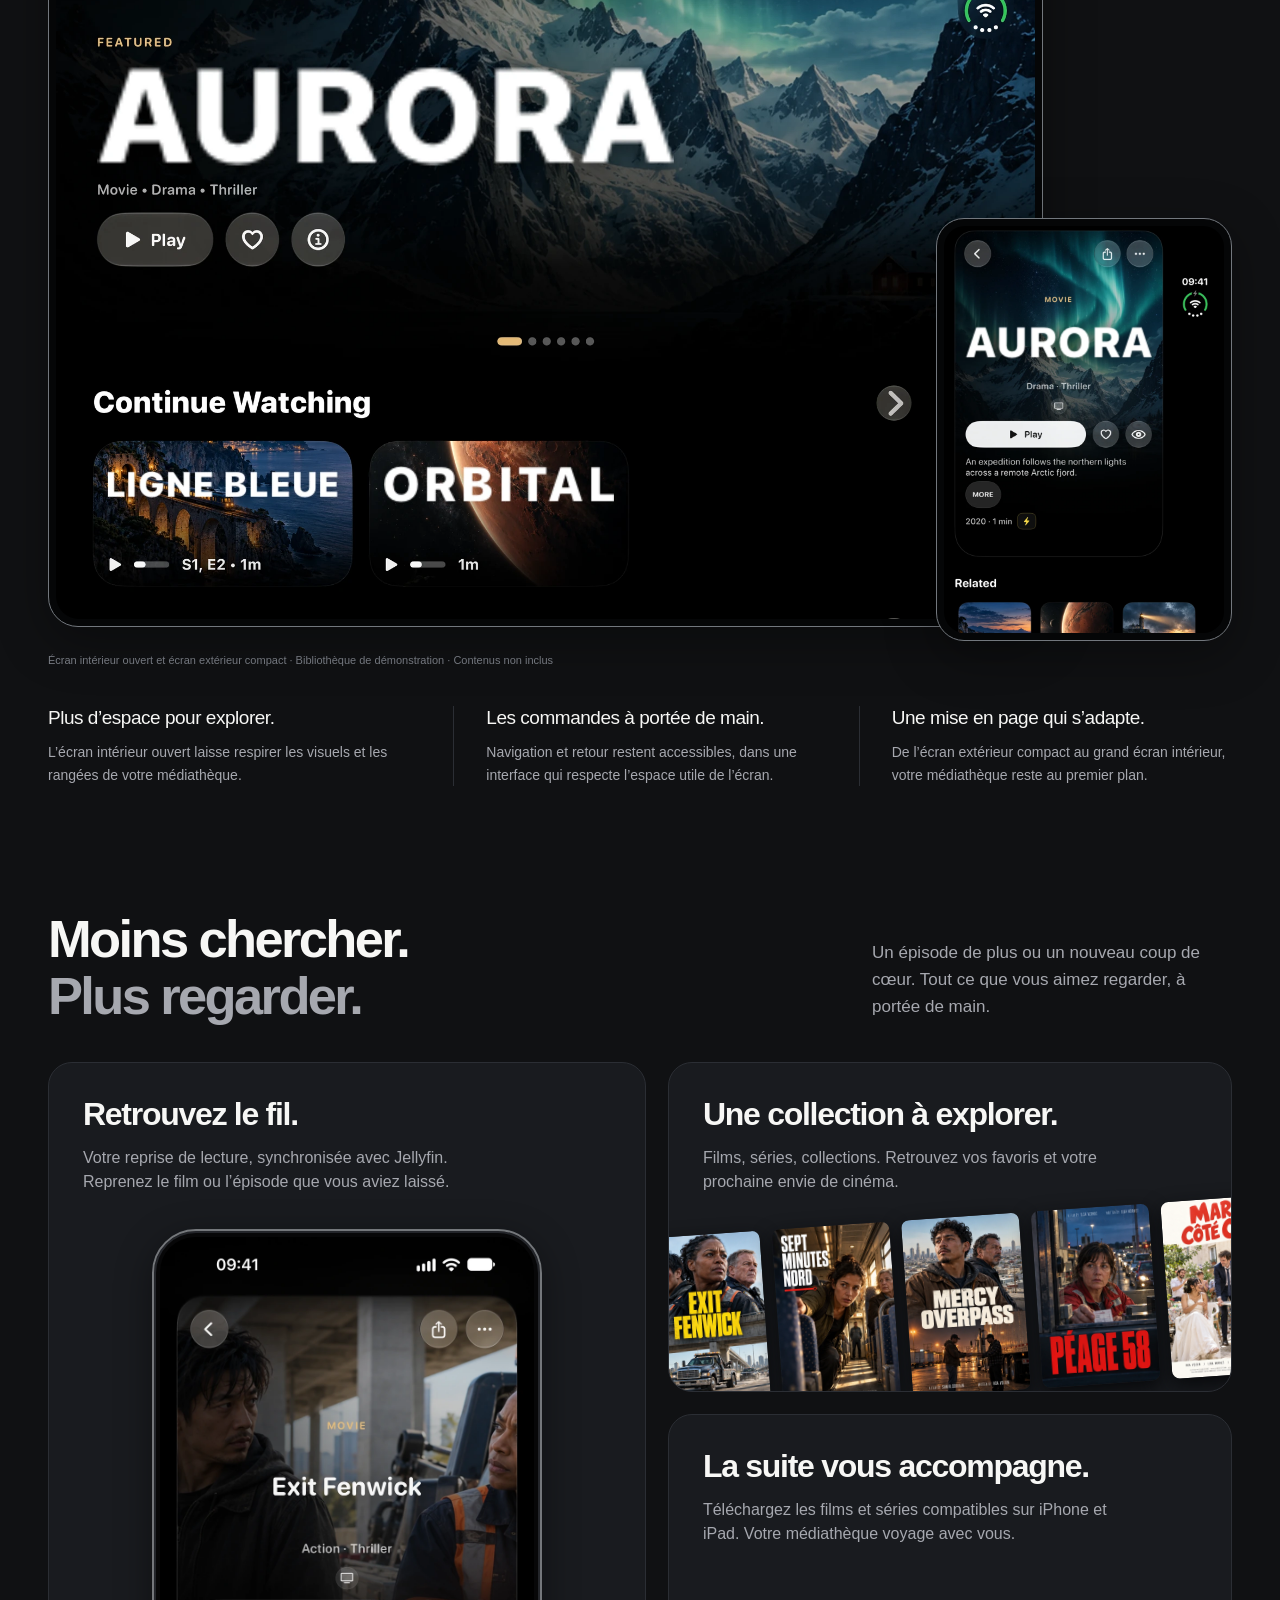
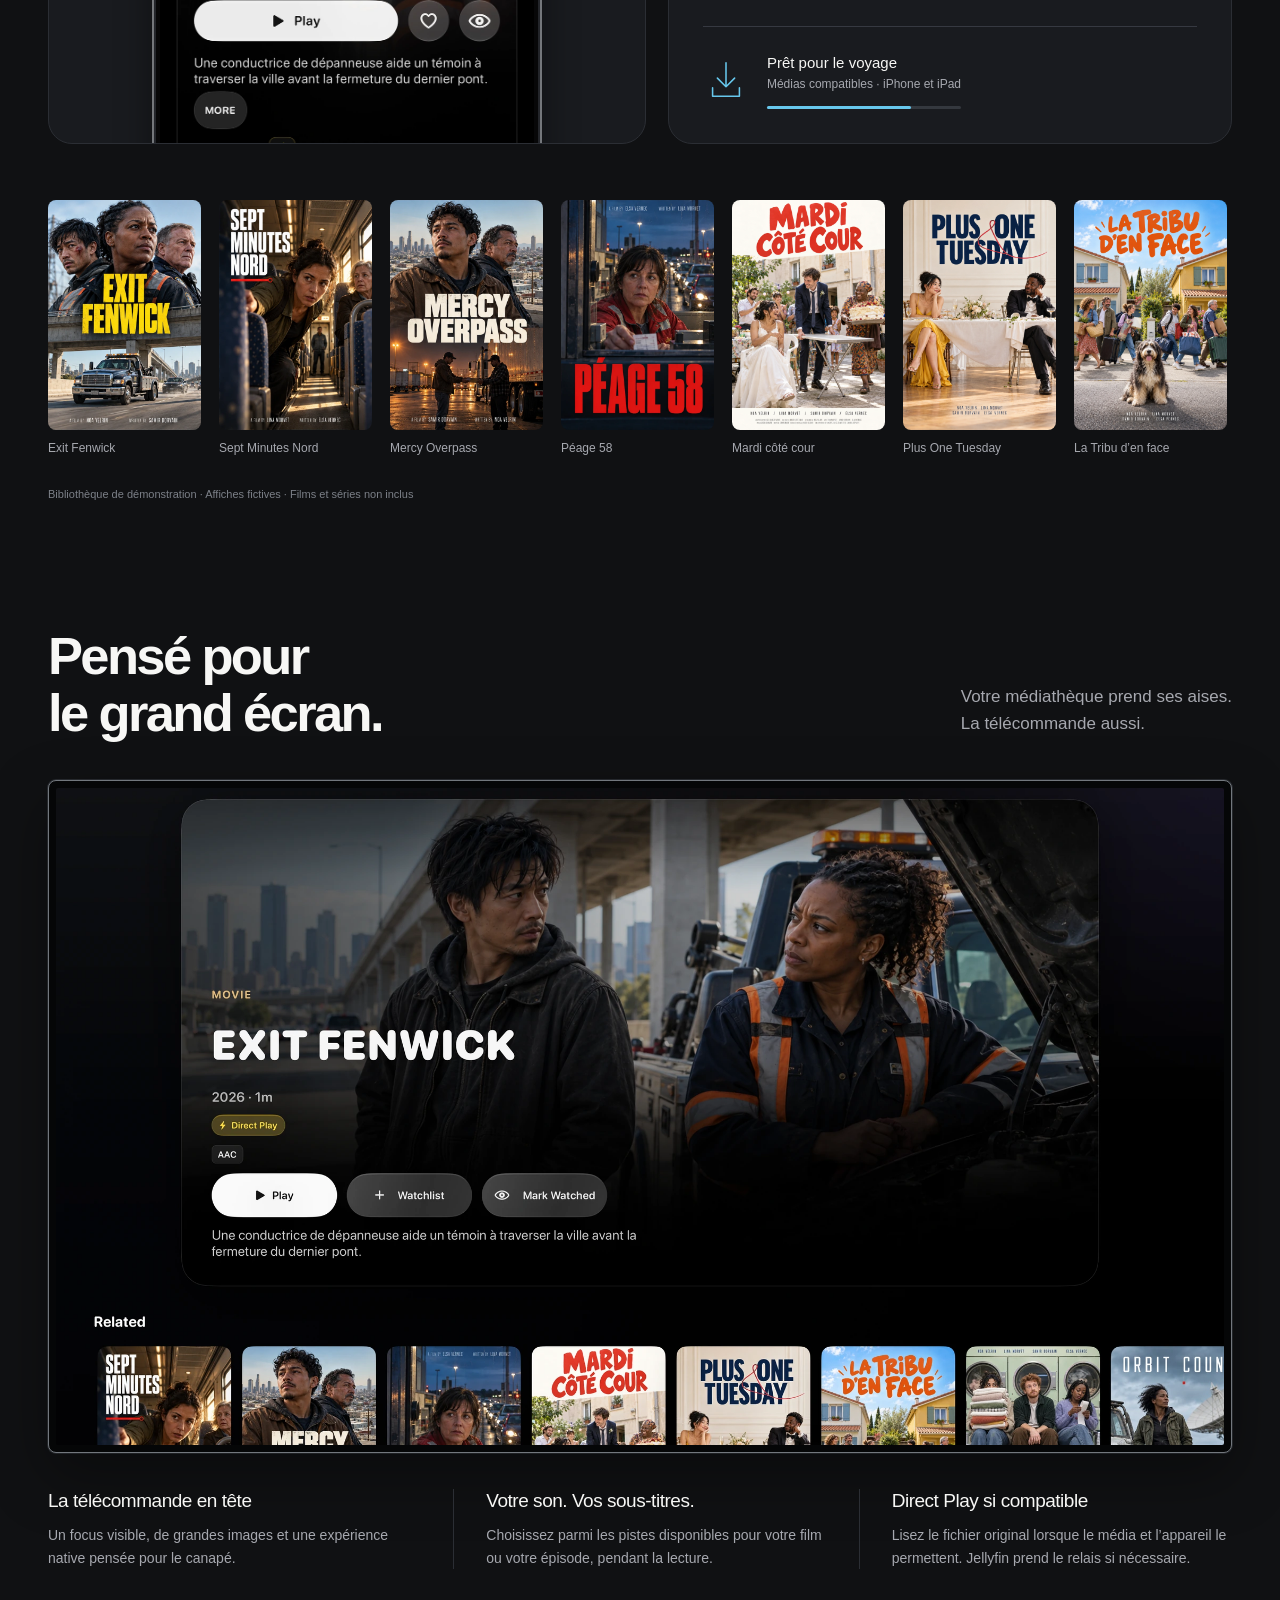
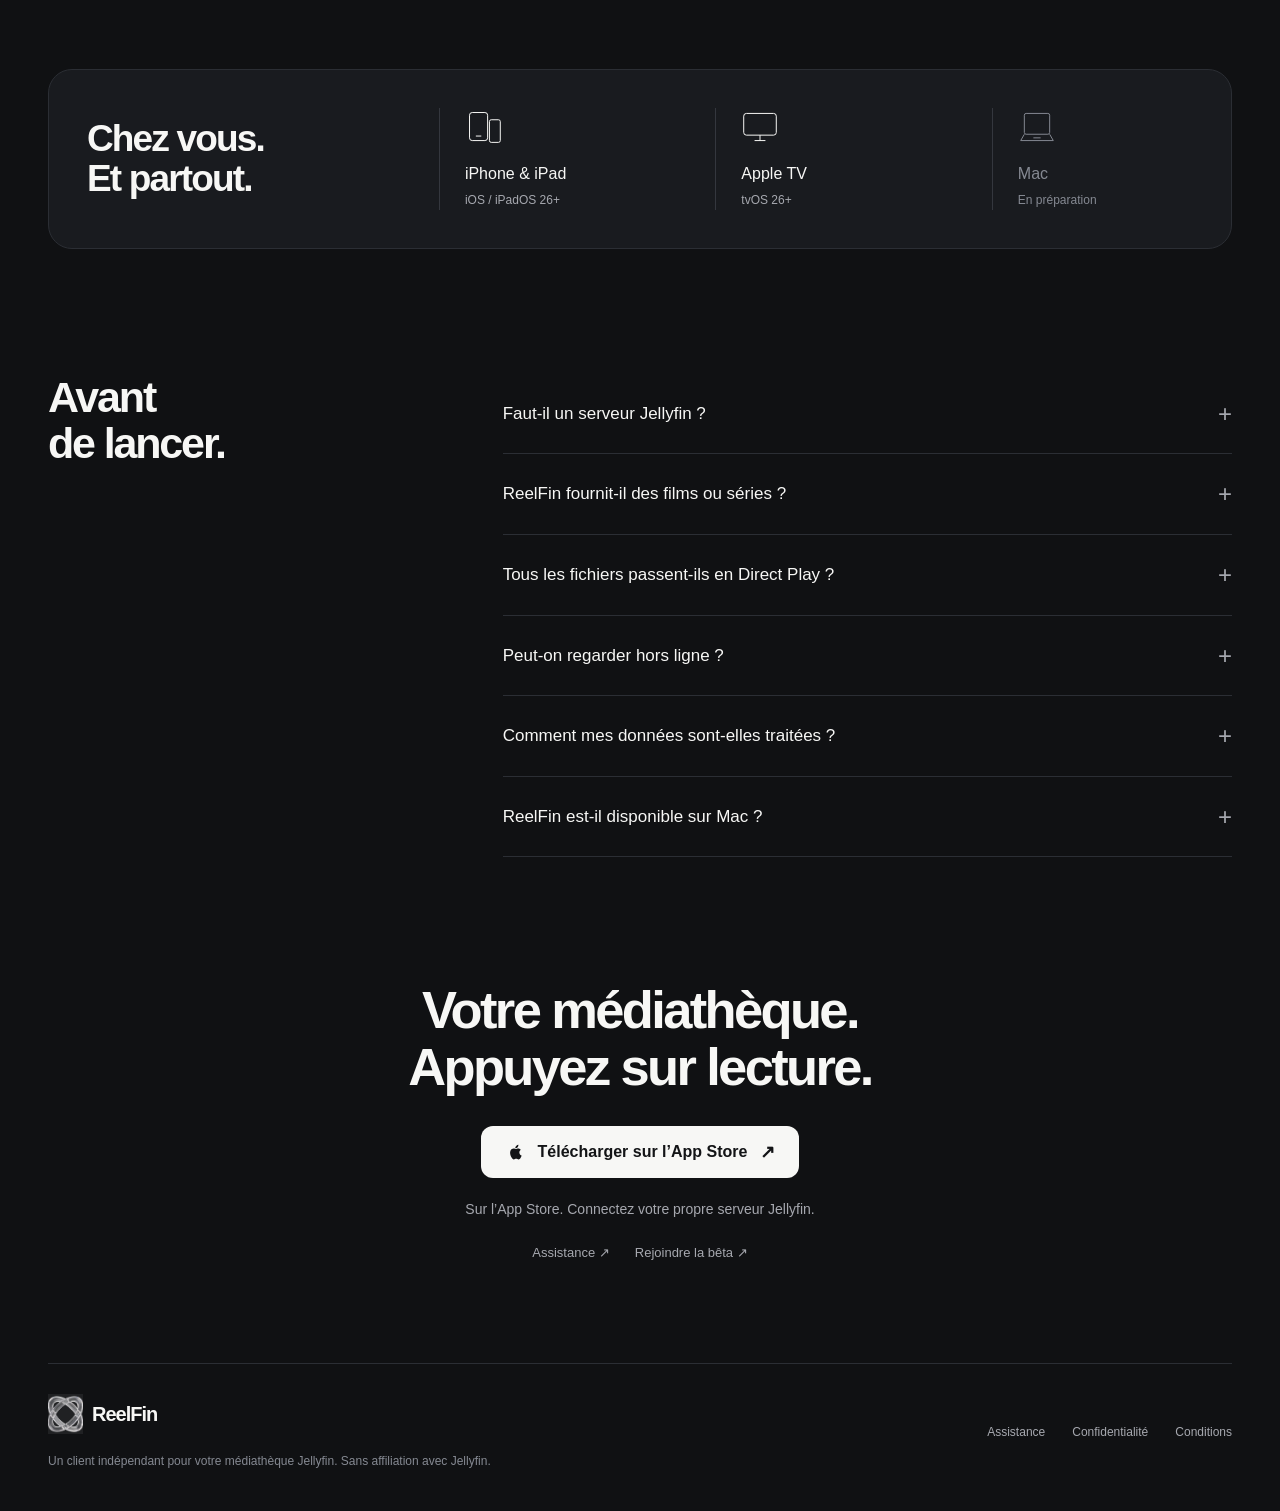
==== commit 59b5ccc4: "feat: refresh cinema library and native product captures" ====
--- a/fr/index.html
+++ b/fr/index.html
@@ -45,7 +45,7 @@
       <a class="button button--primary" href="https://apps.apple.com/app/reelfin/id6762079357"><svg viewBox="0 0 24 24" aria-hidden="true"><path d="M17.2 12.5c0-2.1 1.7-3.1 1.8-3.2-1-1.4-2.4-1.6-2.9-1.6-1.2-.2-2.4.8-3 .8-.7 0-1.7-.8-2.8-.7-1.4 0-2.8.9-3.5 2.1-1.5 2.6-.4 6.6 1.1 8.8.7 1.1 1.6 2.2 2.7 2.2 1.1-.1 1.5-.7 2.8-.7 1.3 0 1.7.7 2.8.7s1.9-1.1 2.6-2.1c.9-1.2 1.2-2.4 1.2-2.5-.1 0-2.8-1.1-2.8-3.8ZM15.2 6.2c.6-.8 1-1.8.9-2.9-.9.1-2 .6-2.7 1.4-.6.7-1.2 1.8-1 2.9 1 .1 2-.5 2.8-1.4Z"/></svg><span>Télécharger sur l’App Store</span><span class="arrow" aria-hidden="true">↗</span></a>
       <p class="hero__platforms">iPhone · iPhone Duo · iPad · Apple TV</p><a class="hero__duo-link" href="#duo">Découvrir l’expérience iPhone Duo <span aria-hidden="true">↓</span></a>
       <div class="hero__stage">
-        <figure class="tv-screen"><img src="../assets/media/cinema/tv4k-home.webp" alt="Accueil ReelFin sur Apple TV, avec la bibliothèque de démonstration fictive Aurora." width="2200" height="1238" fetchpriority="high"></figure>
+        <figure class="tv-screen"><img src="../assets/media/cinema/tv4k-home.webp" alt="Accueil ReelFin sur Apple TV, avec une bibliothèque fictive de démonstration." width="2200" height="1238" fetchpriority="high"></figure>
         <figure class="hero__phone phone-screen"><img src="../assets/media/cinema/iphone-home.webp" alt="ReelFin sur iPhone, avec la reprise de lecture et une bibliothèque de démonstration fictive." width="840" height="1825" fetchpriority="high"></figure>
       </div>
       <p class="image-credit">Bibliothèque de démonstration · Affiches fictives · Films et séries non inclus</p>
@@ -59,15 +59,15 @@
     <section class="section container" id="overview" aria-labelledby="benefits-title">
       <div class="section-heading"><h2 id="benefits-title">Moins chercher.<br><span class="muted">Plus regarder.</span></h2><p>Un épisode de plus ou un nouveau coup de cœur. Tout ce que vous aimez regarder, à portée de main.</p></div>
       <div class="feature-grid" id="screens">
-        <article class="feature feature--resume"><h3>Retrouvez le fil.</h3><p>Votre reprise de lecture, synchronisée avec Jellyfin. Reprenez le film ou l’épisode que vous aviez laissé.</p><figure class="phone-screen"><img src="../assets/media/cinema/iphone-detail.webp" alt="Fiche ReelFin sur iPhone du film fictif Aurora." width="840" height="1825" loading="lazy"></figure></article>
-        <article class="feature feature--library"><h3>Une collection à explorer.</h3><p>Films, séries, collections. Retrouvez vos favoris et votre prochaine envie de cinéma.</p><div class="poster-preview" aria-hidden="true"><img src="../assets/media/cinema/poster-vallee-des-astres.webp" alt="" width="240" height="360" loading="lazy"><img src="../assets/media/cinema/poster-milo-foret-horloges.webp" alt="" width="240" height="360" loading="lazy"><img src="../assets/media/cinema/poster-veilleurs-du-corail.webp" alt="" width="240" height="360" loading="lazy"><img src="../assets/media/cinema/poster-dimanches-de-saphir.webp" alt="" width="240" height="360" loading="lazy"><img src="../assets/media/cinema/poster-jardins-de-cobalt.webp" alt="" width="240" height="360" loading="lazy"><img src="../assets/media/cinema/poster-nuit-des-digues.webp" alt="" width="240" height="360" loading="lazy"></div></article>
+        <article class="feature feature--resume"><h3>Retrouvez le fil.</h3><p>Votre reprise de lecture, synchronisée avec Jellyfin. Reprenez le film ou l’épisode que vous aviez laissé.</p><figure class="phone-screen"><img src="../assets/media/cinema/iphone-detail.webp" alt="Fiche ReelFin sur iPhone d’un film fictif de démonstration." width="840" height="1825" loading="lazy"></figure></article>
+        <article class="feature feature--library"><h3>Une collection à explorer.</h3><p>Films, séries, collections. Retrouvez vos favoris et votre prochaine envie de cinéma.</p><div class="poster-preview" aria-hidden="true"><img src="../assets/media/cinema/poster-01-exit-fenwick.webp" alt="" width="240" height="360" loading="lazy"><img src="../assets/media/cinema/poster-02-sept-minutes-nord.webp" alt="" width="240" height="360" loading="lazy"><img src="../assets/media/cinema/poster-03-mercy-overpass.webp" alt="" width="240" height="360" loading="lazy"><img src="../assets/media/cinema/poster-04-peage-58.webp" alt="" width="240" height="360" loading="lazy"><img src="../assets/media/cinema/poster-05-mardi-cote-cour.webp" alt="" width="240" height="360" loading="lazy"><img src="../assets/media/cinema/poster-06-plus-one-tuesday.webp" alt="" width="240" height="360" loading="lazy"></div></article>
         <article class="feature feature--downloads"><div><h3>La suite vous accompagne.</h3><p>Téléchargez les films et séries compatibles sur iPhone et iPad. Votre médiathèque voyage avec vous.</p></div><div class="download-visual"><svg viewBox="0 0 48 48" fill="none" stroke="currentColor" stroke-width="1.6" aria-hidden="true"><path d="M24 6v25m-9-9 9 9 9-9M10 32v9h28v-9" stroke-linecap="round" stroke-linejoin="round"/></svg><div><strong>Prêt pour le voyage</strong><span>Médias compatibles · iPhone et iPad</span><div class="download-line" aria-hidden="true"></div></div></div></article>
       </div>
-      <div class="poster-section" ><div class="poster-rail" role="region" aria-label="Affiches fictives de démonstration" tabindex="0"><figure><img src="../assets/media/cinema/poster-vallee-des-astres.webp" alt="La Vallée des Astres" width="240" height="360" loading="lazy"><figcaption>La Vallée des Astres</figcaption></figure><figure><img src="../assets/media/cinema/poster-milo-foret-horloges.webp" alt="Milo et la Forêt d’Horloges" width="240" height="360" loading="lazy"><figcaption>Milo et la Forêt d’Horloges</figcaption></figure><figure><img src="../assets/media/cinema/poster-veilleurs-du-corail.webp" alt="Les Veilleurs du Corail" width="240" height="360" loading="lazy"><figcaption>Les Veilleurs du Corail</figcaption></figure><figure><img src="../assets/media/cinema/poster-dimanches-de-saphir.webp" alt="Les Dimanches de Saphir" width="240" height="360" loading="lazy"><figcaption>Les Dimanches de Saphir</figcaption></figure><figure><img src="../assets/media/cinema/poster-jardins-de-cobalt.webp" alt="Les Jardins de Cobalt" width="240" height="360" loading="lazy"><figcaption>Les Jardins de Cobalt</figcaption></figure><figure><img src="../assets/media/cinema/poster-nuit-des-digues.webp" alt="La Nuit des Digues" width="240" height="360" loading="lazy"><figcaption>La Nuit des Digues</figcaption></figure><figure><img src="../assets/media/cinema/poster-compas-des-sables.webp" alt="Le Compas des Sables" width="240" height="360" loading="lazy"><figcaption>Le Compas des Sables</figcaption></figure><figure><img src="../assets/media/cinema/poster-naya-gardienne-nuages.webp" alt="Naya, Gardienne des Nuages" width="240" height="360" loading="lazy"><figcaption>Naya, Gardienne des Nuages</figcaption></figure><figure><img src="../assets/media/cinema/poster-hauteur-de-racines.webp" alt="À Hauteur de Racines" width="240" height="360" loading="lazy"><figcaption>À Hauteur de Racines</figcaption></figure><figure><img src="../assets/media/cinema/poster-saison-des-lanternes.webp" alt="La Saison des Lanternes" width="240" height="360" loading="lazy"><figcaption>La Saison des Lanternes</figcaption></figure><figure><img src="../assets/media/cinema/poster-memoire-dune-lune.webp" alt="Mémoire d’une Lune" width="240" height="360" loading="lazy"><figcaption>Mémoire d’une Lune</figcaption></figure><figure><img src="../assets/media/cinema/poster-heures-sous-verre.webp" alt="Les Heures sous Verre" width="240" height="360" loading="lazy"><figcaption>Les Heures sous Verre</figcaption></figure><figure><img src="../assets/media/cinema/poster-ile-aux-vents-rouges.webp" alt="L’Île aux Vents Rouges" width="240" height="360" loading="lazy"><figcaption>L’Île aux Vents Rouges</figcaption></figure><figure><img src="../assets/media/cinema/poster-voyage-de-pepite.webp" alt="Le Voyage de Pépite" width="240" height="360" loading="lazy"><figcaption>Le Voyage de Pépite</figcaption></figure><figure><img src="../assets/media/cinema/poster-ouvriers-de-la-nuit.webp" alt="Les Ouvriers de la Nuit" width="240" height="360" loading="lazy"><figcaption>Les Ouvriers de la Nuit</figcaption></figure><figure><img src="../assets/media/cinema/poster-reste-des-etes.webp" alt="Ce qui reste des Étés" width="240" height="360" loading="lazy"><figcaption>Ce qui reste des Étés</figcaption></figure><figure><img src="../assets/media/cinema/poster-dernier-signal-dio.webp" alt="Le Dernier Signal d’Io" width="240" height="360" loading="lazy"><figcaption>Le Dernier Signal d’Io</figcaption></figure><figure><img src="../assets/media/cinema/poster-archive-des-pluies.webp" alt="L’Archive des Pluies" width="240" height="360" loading="lazy"><figcaption>L’Archive des Pluies</figcaption></figure><figure><img src="../assets/media/cinema/poster-cartographes-de-laube.webp" alt="Les Cartographes de l’Aube" width="240" height="360" loading="lazy"><figcaption>Les Cartographes de l’Aube</figcaption></figure><figure><img src="../assets/media/cinema/poster-baleine-cerf-volant.webp" alt="La Baleine et le Cerf-volant" width="240" height="360" loading="lazy"><figcaption>La Baleine et le Cerf-volant</figcaption></figure><figure><img src="../assets/media/cinema/poster-ciel-des-migrations.webp" alt="Sous le Ciel des Migrations" width="240" height="360" loading="lazy"><figcaption>Sous le Ciel des Migrations</figcaption></figure><figure><img src="../assets/media/cinema/poster-maisons-flottantes.webp" alt="Nos Maisons Flottantes" width="240" height="360" loading="lazy"><figcaption>Nos Maisons Flottantes</figcaption></figure><figure><img src="../assets/media/cinema/poster-orbitale-des-oublies.webp" alt="L’Orbitale des Oubliés" width="240" height="360" loading="lazy"><figcaption>L’Orbitale des Oubliés</figcaption></figure><figure><img src="../assets/media/cinema/poster-silence-du-phare.webp" alt="Le Silence du Phare" width="240" height="360" loading="lazy"><figcaption>Le Silence du Phare</figcaption></figure></div><p>Bibliothèque de démonstration · Affiches fictives · Films et séries non inclus</p></div>
+      <div class="poster-section" ><div class="poster-rail" role="region" aria-label="Affiches fictives de démonstration" tabindex="0"><figure><img src="../assets/media/cinema/poster-01-exit-fenwick.webp" alt="Exit Fenwick" width="240" height="360" loading="lazy"><figcaption>Exit Fenwick</figcaption></figure><figure><img src="../assets/media/cinema/poster-02-sept-minutes-nord.webp" alt="Sept Minutes Nord" width="240" height="360" loading="lazy"><figcaption>Sept Minutes Nord</figcaption></figure><figure><img src="../assets/media/cinema/poster-03-mercy-overpass.webp" alt="Mercy Overpass" width="240" height="360" loading="lazy"><figcaption>Mercy Overpass</figcaption></figure><figure><img src="../assets/media/cinema/poster-04-peage-58.webp" alt="Péage 58" width="240" height="360" loading="lazy"><figcaption>Péage 58</figcaption></figure><figure><img src="../assets/media/cinema/poster-05-mardi-cote-cour.webp" alt="Mardi côté cour" width="240" height="360" loading="lazy"><figcaption>Mardi côté cour</figcaption></figure><figure><img src="../assets/media/cinema/poster-06-plus-one-tuesday.webp" alt="Plus One Tuesday" width="240" height="360" loading="lazy"><figcaption>Plus One Tuesday</figcaption></figure><figure><img src="../assets/media/cinema/poster-07-tribu-en-face.webp" alt="La Tribu d’en face" width="240" height="360" loading="lazy"><figcaption>La Tribu d’en face</figcaption></figure><figure><img src="../assets/media/cinema/poster-08-laundry-for-three.webp" alt="Laundry for Three" width="240" height="360" loading="lazy"><figcaption>Laundry for Three</figcaption></figure><figure><img src="../assets/media/cinema/poster-09-orbit-county.webp" alt="Orbit County" width="240" height="360" loading="lazy"><figcaption>Orbit County</figcaption></figure><figure><img src="../assets/media/cinema/poster-10-signal-avril.webp" alt="Le Signal d’Avril" width="240" height="360" loading="lazy"><figcaption>Le Signal d’Avril</figcaption></figure><figure><img src="../assets/media/cinema/poster-11-second-atmosphere.webp" alt="Second Atmosphere" width="240" height="360" loading="lazy"><figcaption>Second Atmosphere</figcaption></figure><figure><img src="../assets/media/cinema/poster-12-station-vela.webp" alt="Station Vela" width="240" height="360" loading="lazy"><figcaption>Station Vela</figcaption></figure><figure><img src="../assets/media/cinema/poster-13-chambre-ecume.webp" alt="La Chambre d’Écume" width="240" height="360" loading="lazy"><figcaption>La Chambre d’Écume</figcaption></figure><figure><img src="../assets/media/cinema/poster-14-linen-door.webp" alt="The Linen Door" width="240" height="360" loading="lazy"><figcaption>The Linen Door</figcaption></figure><figure><img src="../assets/media/cinema/poster-15-volets-clos.webp" alt="Volets Clos" width="240" height="360" loading="lazy"><figcaption>Volets Clos</figcaption></figure><figure><img src="../assets/media/cinema/poster-16-low-water-house.webp" alt="Low Water House" width="240" height="360" loading="lazy"><figcaption>Low Water House</figcaption></figure><figure><img src="../assets/media/cinema/poster-17-etes-noemie.webp" alt="Les Étés de Noémie" width="240" height="360" loading="lazy"><figcaption>Les Étés de Noémie</figcaption></figure><figure><img src="../assets/media/cinema/poster-18-between-two-ferries.webp" alt="Between Two Ferries" width="240" height="360" loading="lazy"><figcaption>Between Two Ferries</figcaption></figure><figure><img src="../assets/media/cinema/poster-19-rive-autres.webp" alt="La Rive des Autres" width="240" height="360" loading="lazy"><figcaption>La Rive des Autres</figcaption></figure><figure><img src="../assets/media/cinema/poster-20-sunday-ormby.webp" alt="Sunday in Ormby" width="240" height="360" loading="lazy"><figcaption>Sunday in Ormby</figcaption></figure><figure><img src="../assets/media/cinema/poster-21-pico-pluie.webp" alt="Pico et la Pluie" width="240" height="360" loading="lazy"><figcaption>Pico et la Pluie</figcaption></figure><figure><img src="../assets/media/cinema/poster-22-button-express.webp" alt="The Button Express" width="240" height="360" loading="lazy"><figcaption>The Button Express</figcaption></figure><figure><img src="../assets/media/cinema/poster-23-mina-paper-sea.webp" alt="Mina’s Paper Sea" width="240" height="360" loading="lazy"><figcaption>Mina’s Paper Sea</figcaption></figure><figure><img src="../assets/media/cinema/poster-24-bottes-plume.webp" alt="Les Bottes de Plume" width="240" height="360" loading="lazy"><figcaption>Les Bottes de Plume</figcaption></figure><figure><img src="../assets/media/cinema/poster-25-quai-cobalt.webp" alt="Quai Cobalt" width="240" height="360" loading="lazy"><figcaption>Quai Cobalt</figcaption></figure><figure><img src="../assets/media/cinema/poster-26-orison-file.webp" alt="The Orison File" width="240" height="360" loading="lazy"><figcaption>The Orison File</figcaption></figure><figure><img src="../assets/media/cinema/poster-27-hiver-1948.webp" alt="Hiver 1948" width="240" height="360" loading="lazy"><figcaption>Hiver 1948</figcaption></figure><figure><img src="../assets/media/cinema/poster-28-voisins-six.webp" alt="Les Voisins du Six" width="240" height="360" loading="lazy"><figcaption>Les Voisins du Six</figcaption></figure><figure><img src="../assets/media/cinema/poster-29-contre-mistral.webp" alt="Contre le Mistral" width="240" height="360" loading="lazy"><figcaption>Contre le Mistral</figcaption></figure><figure><img src="../assets/media/cinema/poster-30-one-more-bell.webp" alt="One More Bell" width="240" height="360" loading="lazy"><figcaption>One More Bell</figcaption></figure><figure><img src="../assets/media/cinema/poster-31-voix-tunnel.webp" alt="Les Voix du Tunnel" width="240" height="360" loading="lazy"><figcaption>Les Voix du Tunnel</figcaption></figure><figure><img src="../assets/media/cinema/poster-32-clay-season.webp" alt="The Clay Season" width="240" height="360" loading="lazy"><figcaption>The Clay Season</figcaption></figure><figure><img src="../assets/media/cinema/poster-33-rooftop-relay.webp" alt="Rooftop Relay" width="240" height="360" loading="lazy"><figcaption>Rooftop Relay</figcaption></figure><figure><img src="../assets/media/cinema/poster-34-voltigeurs-asphalte.webp" alt="Les Voltigeurs d’Asphalte" width="240" height="360" loading="lazy"><figcaption>Les Voltigeurs d’Asphalte</figcaption></figure><figure><img src="../assets/media/cinema/poster-35-beat-district.webp" alt="Beat District" width="240" height="360" loading="lazy"><figcaption>Beat District</figcaption></figure><figure><img src="../assets/media/cinema/poster-36-metro-comet.webp" alt="Metro Comet" width="240" height="360" loading="lazy"><figcaption>Metro Comet</figcaption></figure><figure><img src="../assets/media/cinema/poster-37-atlas-meridian.webp" alt="Atlas Meridian" width="240" height="360" loading="lazy"><figcaption>Atlas Meridian</figcaption></figure><figure><img src="../assets/media/cinema/poster-38-ninth-crossing.webp" alt="The Ninth Crossing" width="240" height="360" loading="lazy"><figcaption>The Ninth Crossing</figcaption></figure><figure><img src="../assets/media/cinema/poster-39-frontiere-boreale.webp" alt="Frontière Boréale" width="240" height="360" loading="lazy"><figcaption>Frontière Boréale</figcaption></figure><figure><img src="../assets/media/cinema/poster-40-copper-horizon.webp" alt="Copper Horizon" width="240" height="360" loading="lazy"><figcaption>Copper Horizon</figcaption></figure></div><p>Bibliothèque de démonstration · Affiches fictives · Films et séries non inclus</p></div>
     </section>
     <section class="section container tvos" id="tvos" aria-labelledby="tv-title">
       <div class="section-heading"><h2 id="tv-title">Pensé pour<br>le grand écran.</h2><p>Votre médiathèque prend ses aises.<br>La télécommande aussi.</p></div>
-      <figure class="tv-screen"><img src="../assets/media/cinema/tv4k-detail.webp" alt="Fiche du film fictif Aurora dans ReelFin sur Apple TV." width="2200" height="1238" loading="lazy"></figure>
+      <figure class="tv-screen"><img src="../assets/media/cinema/tv4k-detail.webp" alt="Fiche d’un film fictif de démonstration dans ReelFin sur Apple TV." width="2200" height="1238" loading="lazy"></figure>
       <div class="tv-benefits"><article><h3>La télécommande en tête</h3><p>Un focus visible, de grandes images et une expérience native pensée pour le canapé.</p></article><article><h3>Votre son. Vos sous-titres.</h3><p>Choisissez parmi les pistes disponibles pour votre film ou votre épisode, pendant la lecture.</p></article><article><h3>Direct Play si compatible</h3><p>Lisez le fichier original lorsque le média et l’appareil le permettent. Jellyfin prend le relais si nécessaire.</p></article></div>
     </section>
     <section class="compatibility container" aria-label="Plateformes compatibles">
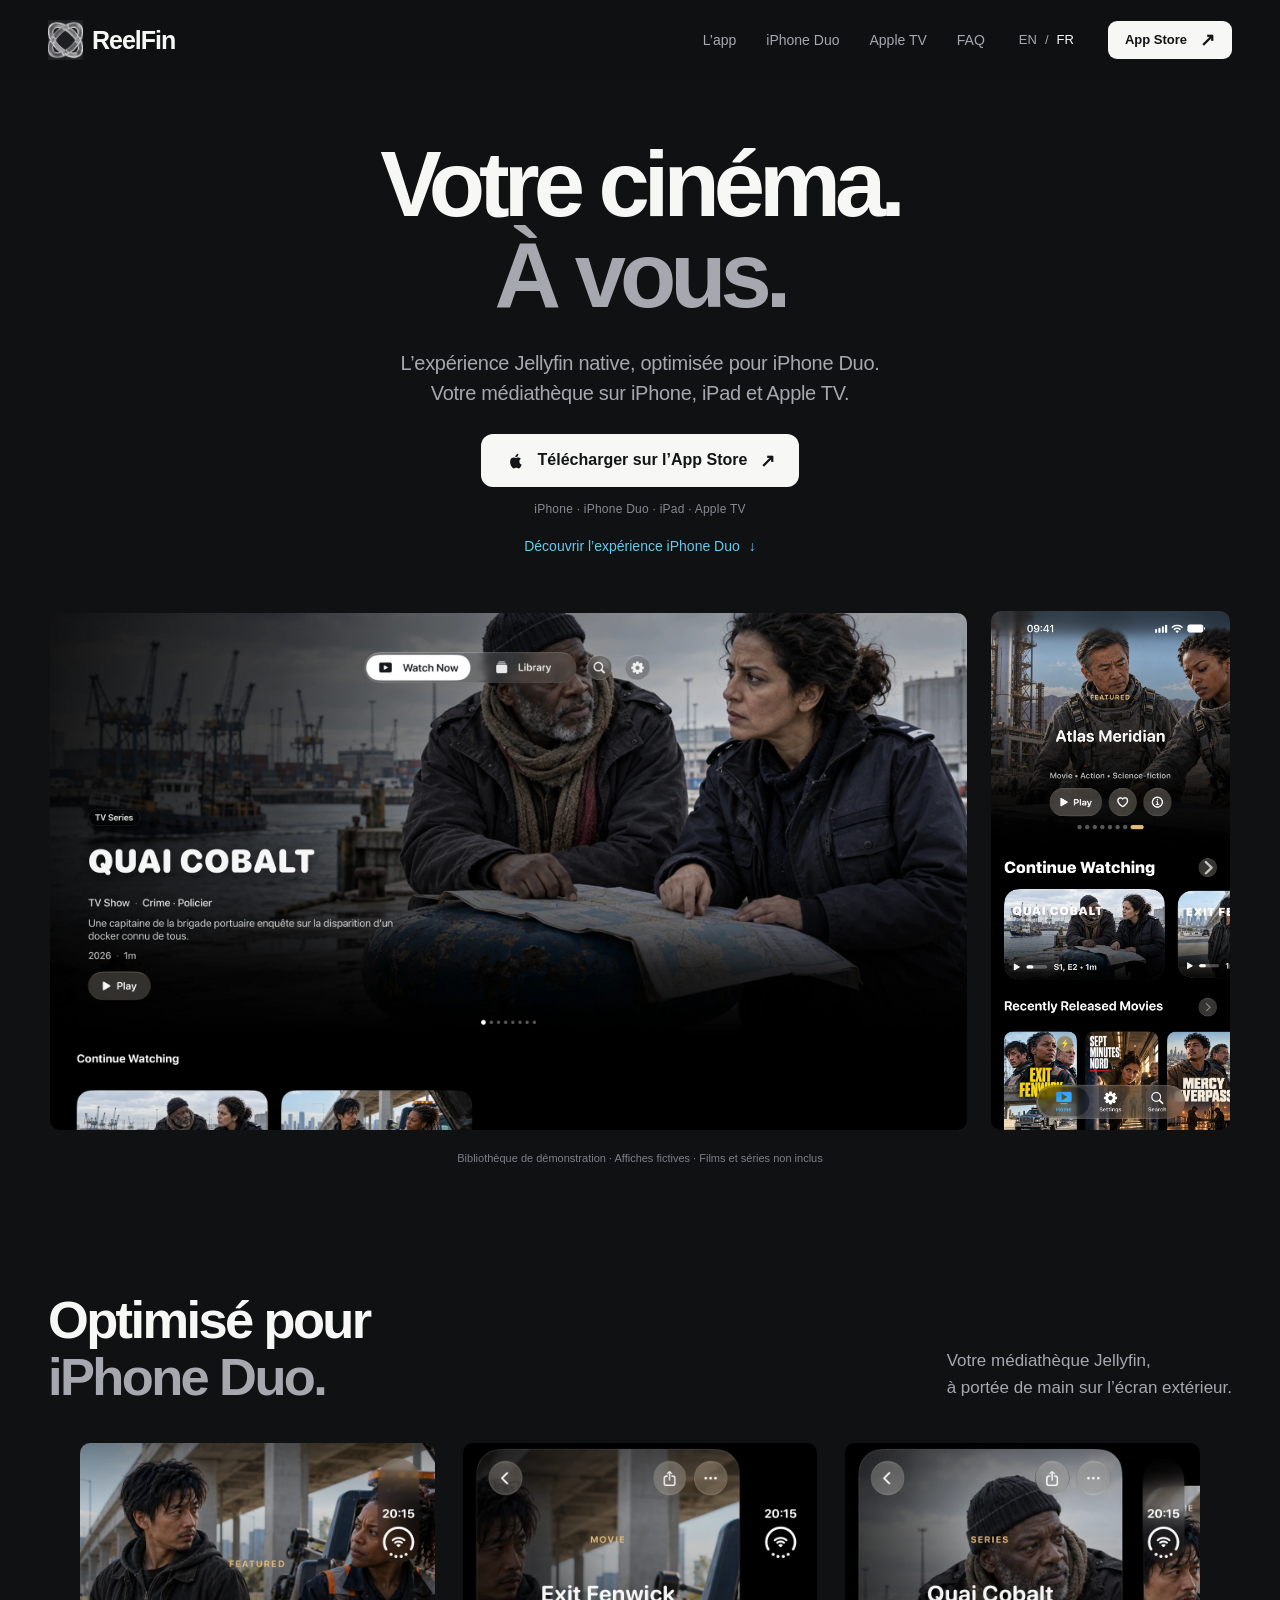
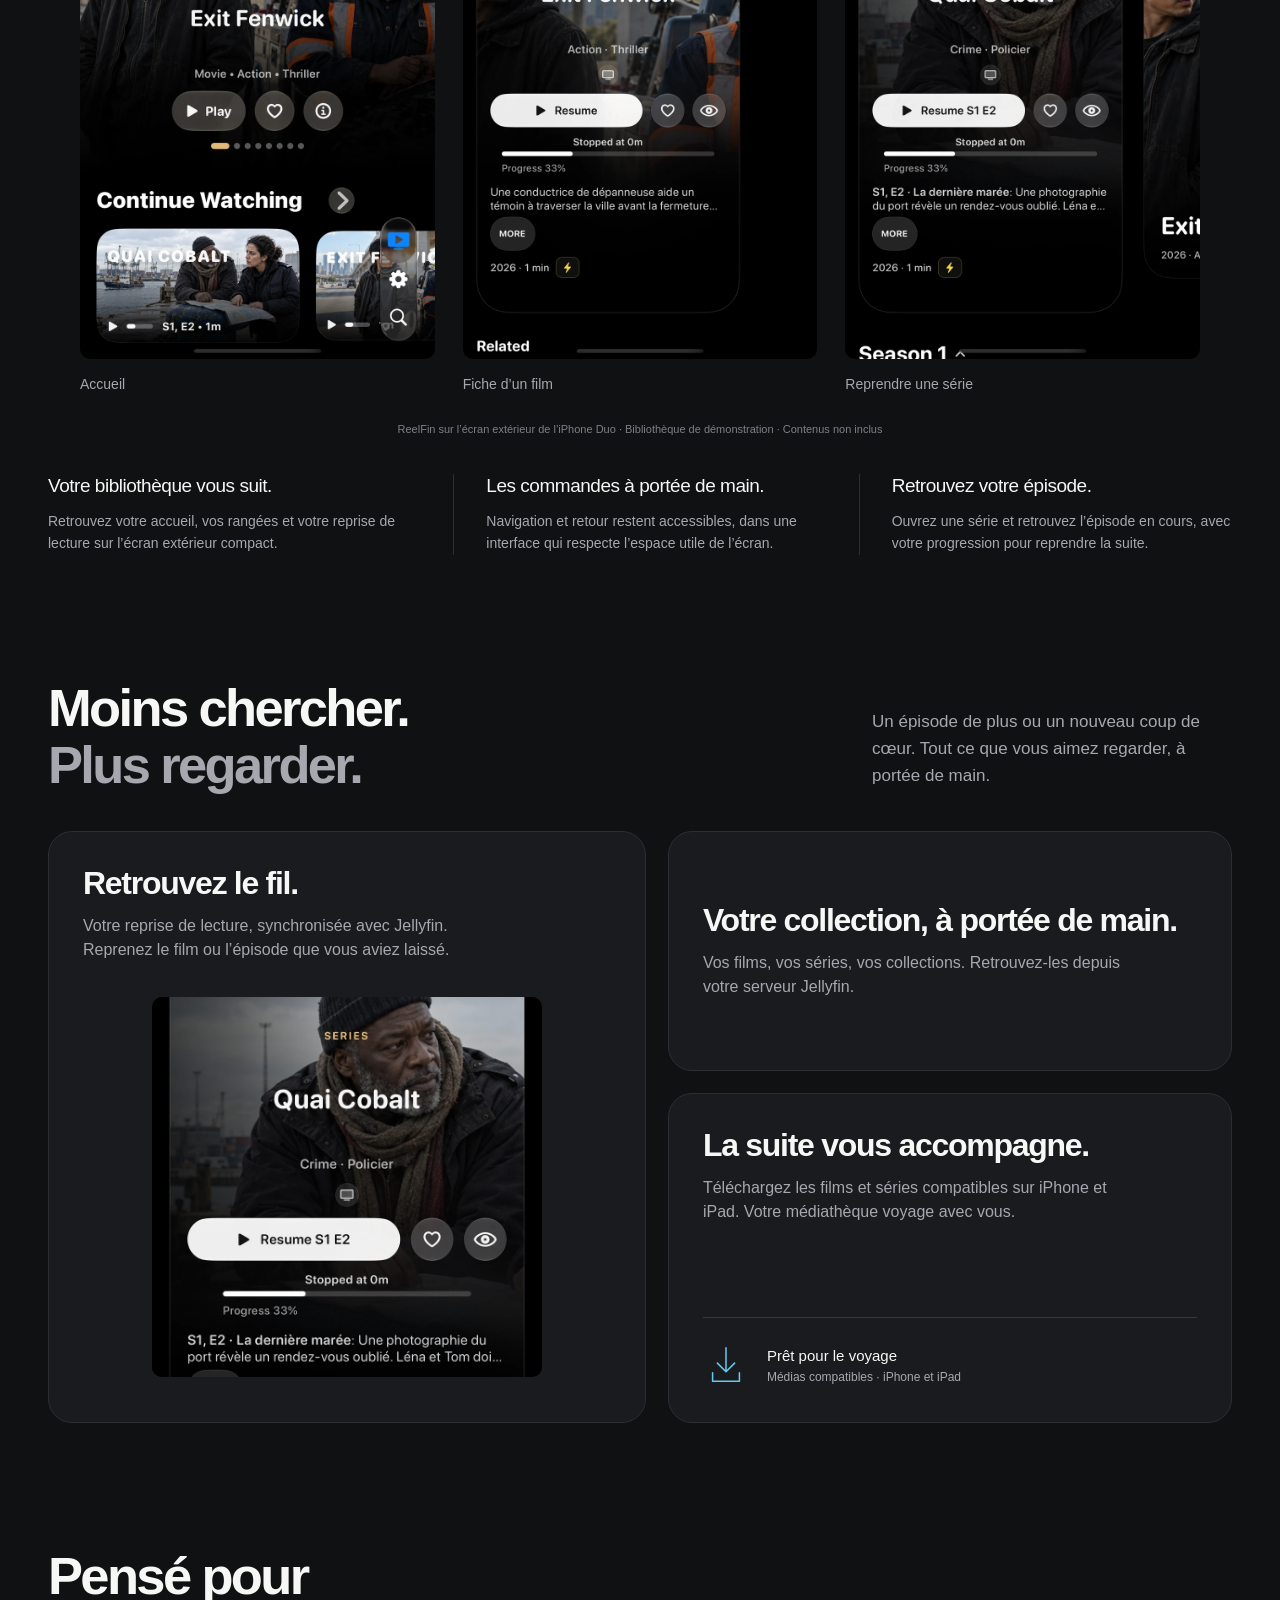
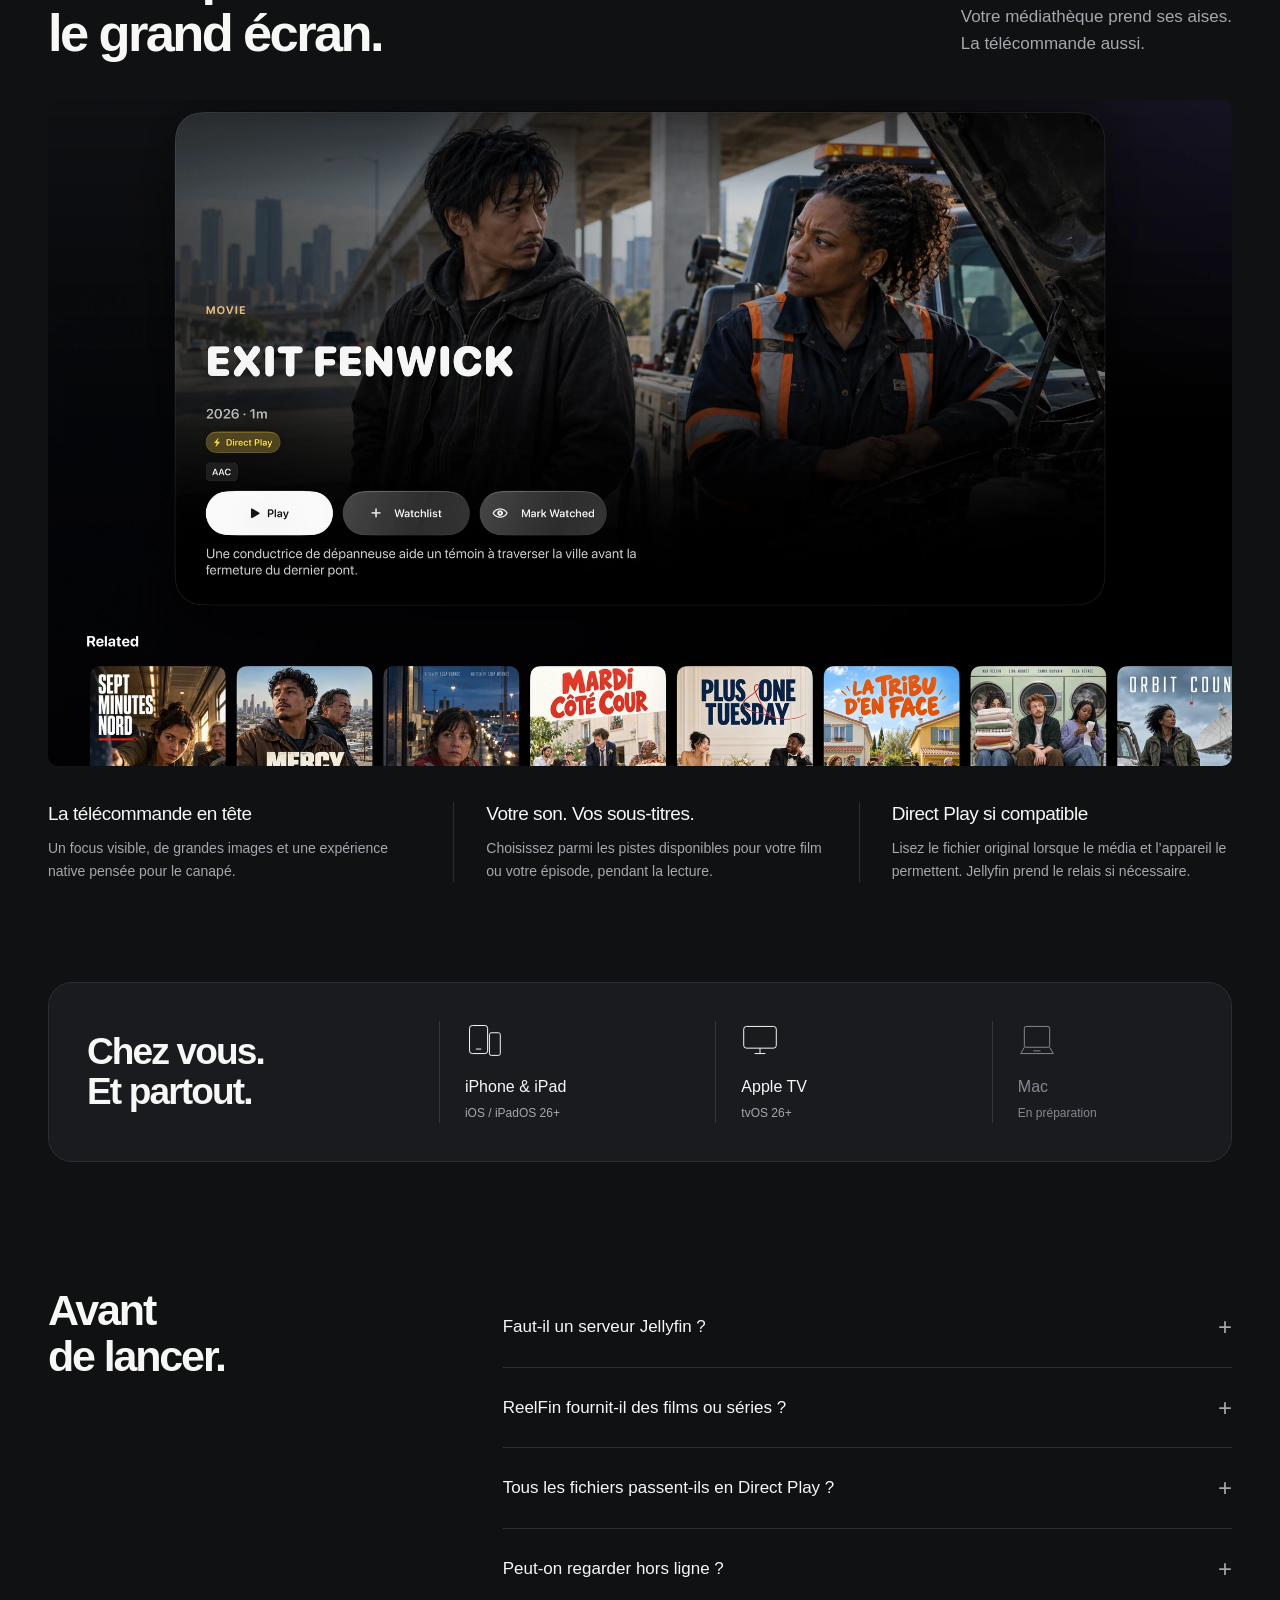
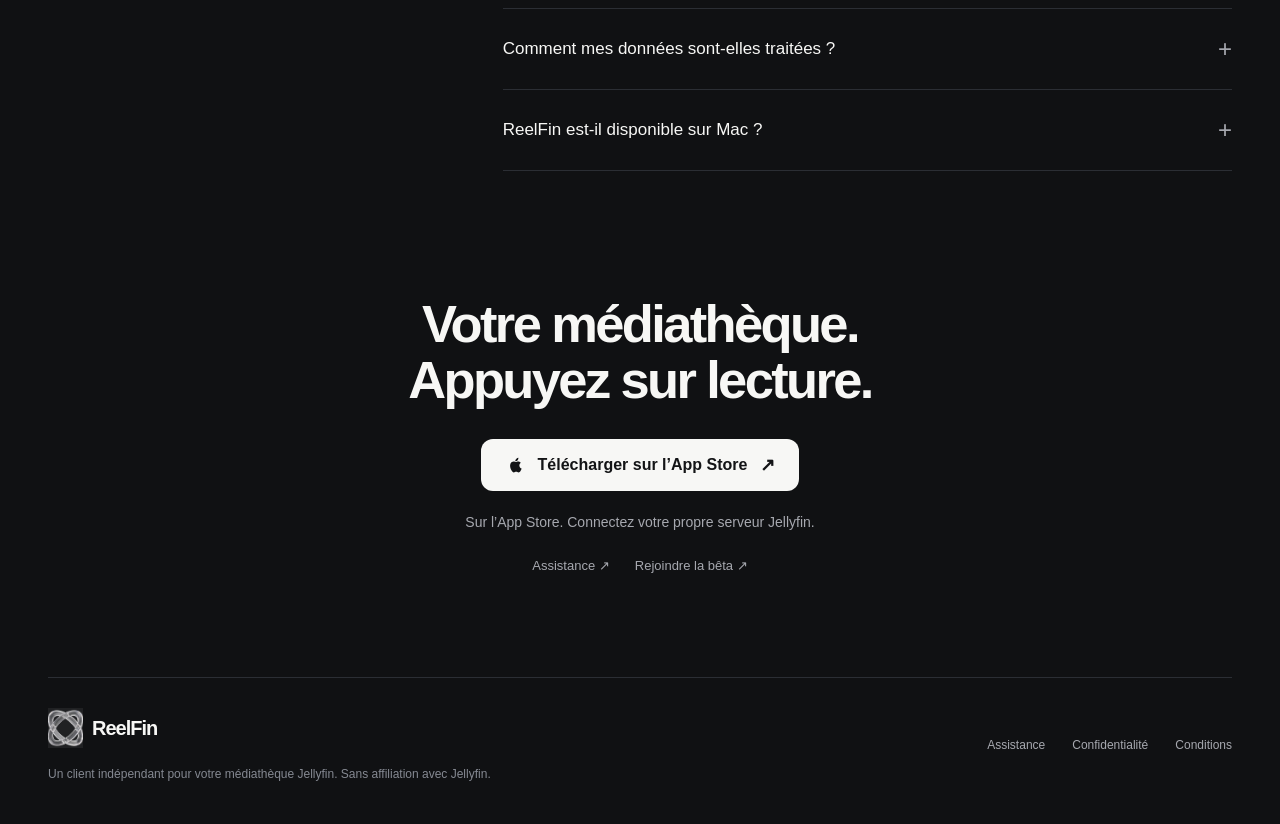
==== commit 29447c14: "fix: present native app screens with accessible page motion" ====
--- a/fr/index.html
+++ b/fr/index.html
@@ -22,8 +22,8 @@
   <meta property="og:image:height" content="630">
   <meta name="twitter:card" content="summary_large_image">
   <link rel="icon" type="image/png" href="../assets/media/NEW/reelfin-mark.png">
-  <link rel="stylesheet" href="../assets/site.css?v=cinema-1">
-  <script defer src="../assets/site.js?v=cinema-1"></script>
+  <link rel="stylesheet" href="../assets/site.css?v=cinema-3">
+  <script defer src="../assets/site.js?v=cinema-3"></script>
   <script type="application/ld+json">{"@context": "https://schema.org", "@type": "MobileApplication", "name": "ReelFin", "operatingSystem": "iOS 26+, iPadOS 26+, tvOS 26+", "applicationCategory": "EntertainmentApplication", "description": "Votre médiathèque Jellyfin sur iPhone, iPad et Apple TV. Reprenez vos favoris, explorez vos collections et emportez vos téléchargements compatibles. Natif. Indépendant. À vous.", "url": "https://flovflo.github.io/reelfin-site/", "downloadUrl": "https://apps.apple.com/app/reelfin/id6762079357", "author": {"@type": "Person", "name": "Florian Taffin"}}</script>
 </head>
 <body>
@@ -40,34 +40,37 @@
   </header>
   <main id="main-content">
     <section class="hero container" id="top" aria-labelledby="hero-title">
-      <h1 id="hero-title">Votre cinéma.<span>À vous.</span></h1>
+      <h1 id="hero-title"><span class="hero__title-line">Votre cinéma.</span><span class="hero__title-line hero__title-line--muted">À vous.</span></h1>
       <p class="hero__lede">L’expérience Jellyfin native, optimisée pour iPhone Duo.<br>Votre médiathèque sur iPhone, iPad et Apple TV.</p>
       <a class="button button--primary" href="https://apps.apple.com/app/reelfin/id6762079357"><svg viewBox="0 0 24 24" aria-hidden="true"><path d="M17.2 12.5c0-2.1 1.7-3.1 1.8-3.2-1-1.4-2.4-1.6-2.9-1.6-1.2-.2-2.4.8-3 .8-.7 0-1.7-.8-2.8-.7-1.4 0-2.8.9-3.5 2.1-1.5 2.6-.4 6.6 1.1 8.8.7 1.1 1.6 2.2 2.7 2.2 1.1-.1 1.5-.7 2.8-.7 1.3 0 1.7.7 2.8.7s1.9-1.1 2.6-2.1c.9-1.2 1.2-2.4 1.2-2.5-.1 0-2.8-1.1-2.8-3.8ZM15.2 6.2c.6-.8 1-1.8.9-2.9-.9.1-2 .6-2.7 1.4-.6.7-1.2 1.8-1 2.9 1 .1 2-.5 2.8-1.4Z"/></svg><span>Télécharger sur l’App Store</span><span class="arrow" aria-hidden="true">↗</span></a>
       <p class="hero__platforms">iPhone · iPhone Duo · iPad · Apple TV</p><a class="hero__duo-link" href="#duo">Découvrir l’expérience iPhone Duo <span aria-hidden="true">↓</span></a>
       <div class="hero__stage">
-        <figure class="tv-screen"><img src="../assets/media/cinema/tv4k-home.webp" alt="Accueil ReelFin sur Apple TV, avec une bibliothèque fictive de démonstration." width="2200" height="1238" fetchpriority="high"></figure>
-        <figure class="hero__phone phone-screen"><img src="../assets/media/cinema/iphone-home.webp" alt="ReelFin sur iPhone, avec la reprise de lecture et une bibliothèque de démonstration fictive." width="840" height="1825" fetchpriority="high"></figure>
+        <figure class="app-capture"><img src="../assets/media/cinema/tv4k-home.webp" alt="Accueil ReelFin sur Apple TV, avec une bibliothèque fictive de démonstration." width="2200" height="1238" fetchpriority="high"></figure>
+        <figure class="hero__phone app-capture"><img src="../assets/media/cinema/iphone-home.webp" alt="ReelFin sur iPhone, avec la reprise de lecture et une bibliothèque de démonstration fictive." width="840" height="1825" fetchpriority="high"></figure>
       </div>
       <p class="image-credit">Bibliothèque de démonstration · Affiches fictives · Films et séries non inclus</p>
     </section>
     <section class="section container duo" id="duo" aria-labelledby="duo-title">
-      <div class="section-heading"><h2 id="duo-title">Optimisé pour<br><span class="muted">iPhone Duo.</span></h2><p>Plus d’écran. Plus de cinéma.<br>Une interface qui trouve sa place, ouvert comme fermé.</p></div>
-      <div class="duo-stage"><figure class="duo-inner"><img src="../assets/media/cinema/duo-inner-home.webp" alt="Accueil natif ReelFin en démonstration sur l’écran intérieur entièrement ouvert de l’iPhone Duo." width="1800" height="1266" loading="lazy"></figure><figure class="duo-outer"><img src="../assets/media/cinema/duo-outer-detail.webp" alt="Fiche native ReelFin en démonstration sur l’écran extérieur compact de l’iPhone Duo." width="840" height="1222" loading="lazy"></figure></div>
-      <p class="image-credit">Écran intérieur ouvert et écran extérieur compact · Bibliothèque de démonstration · Contenus non inclus</p>
-      <div class="tv-benefits"><article><h3>Plus d’espace pour explorer.</h3><p>L’écran intérieur ouvert laisse respirer les visuels et les rangées de votre médiathèque.</p></article><article><h3>Les commandes à portée de main.</h3><p>Navigation et retour restent accessibles, dans une interface qui respecte l’espace utile de l’écran.</p></article><article><h3>Une mise en page qui s’adapte.</h3><p>De l’écran extérieur compact au grand écran intérieur, votre médiathèque reste au premier plan.</p></article></div>
+      <div class="section-heading"><h2 id="duo-title">Optimisé pour<br><span class="muted">iPhone Duo.</span></h2><p>Votre médiathèque Jellyfin,<br>à portée de main sur l’écran extérieur.</p></div>
+      <div class="duo-stage">
+        <figure><div class="app-capture"><img src="../assets/media/cinema/duo-outer-home.webp" alt="Accueil natif ReelFin en démonstration sur l’écran extérieur de l’iPhone Duo fermé." width="840" height="1222" loading="lazy"></div><figcaption>Accueil</figcaption></figure>
+        <figure><div class="app-capture"><img src="../assets/media/cinema/duo-outer-detail.webp" alt="Fiche native ReelFin en démonstration sur l’écran extérieur compact de l’iPhone Duo." width="840" height="1222" loading="lazy"></div><figcaption>Fiche d’un film</figcaption></figure>
+        <figure><div class="app-capture"><img src="../assets/media/cinema/duo-outer-series.webp" alt="Fiche de série native ReelFin en démonstration avec l’action Reprendre sur l’écran extérieur de l’iPhone Duo fermé." width="840" height="1222" loading="lazy"></div><figcaption>Reprendre une série</figcaption></figure>
+      </div>
+      <p class="image-credit">ReelFin sur l’écran extérieur de l’iPhone Duo · Bibliothèque de démonstration · Contenus non inclus</p>
+      <div class="tv-benefits"><article><h3>Votre bibliothèque vous suit.</h3><p>Retrouvez votre accueil, vos rangées et votre reprise de lecture sur l’écran extérieur compact.</p></article><article><h3>Les commandes à portée de main.</h3><p>Navigation et retour restent accessibles, dans une interface qui respecte l’espace utile de l’écran.</p></article><article><h3>Retrouvez votre épisode.</h3><p>Ouvrez une série et retrouvez l’épisode en cours, avec votre progression pour reprendre la suite.</p></article></div>
     </section>
     <section class="section container" id="overview" aria-labelledby="benefits-title">
       <div class="section-heading"><h2 id="benefits-title">Moins chercher.<br><span class="muted">Plus regarder.</span></h2><p>Un épisode de plus ou un nouveau coup de cœur. Tout ce que vous aimez regarder, à portée de main.</p></div>
       <div class="feature-grid" id="screens">
-        <article class="feature feature--resume"><h3>Retrouvez le fil.</h3><p>Votre reprise de lecture, synchronisée avec Jellyfin. Reprenez le film ou l’épisode que vous aviez laissé.</p><figure class="phone-screen"><img src="../assets/media/cinema/iphone-detail.webp" alt="Fiche ReelFin sur iPhone d’un film fictif de démonstration." width="840" height="1825" loading="lazy"></figure></article>
-        <article class="feature feature--library"><h3>Une collection à explorer.</h3><p>Films, séries, collections. Retrouvez vos favoris et votre prochaine envie de cinéma.</p><div class="poster-preview" aria-hidden="true"><img src="../assets/media/cinema/poster-01-exit-fenwick.webp" alt="" width="240" height="360" loading="lazy"><img src="../assets/media/cinema/poster-02-sept-minutes-nord.webp" alt="" width="240" height="360" loading="lazy"><img src="../assets/media/cinema/poster-03-mercy-overpass.webp" alt="" width="240" height="360" loading="lazy"><img src="../assets/media/cinema/poster-04-peage-58.webp" alt="" width="240" height="360" loading="lazy"><img src="../assets/media/cinema/poster-05-mardi-cote-cour.webp" alt="" width="240" height="360" loading="lazy"><img src="../assets/media/cinema/poster-06-plus-one-tuesday.webp" alt="" width="240" height="360" loading="lazy"></div></article>
-        <article class="feature feature--downloads"><div><h3>La suite vous accompagne.</h3><p>Téléchargez les films et séries compatibles sur iPhone et iPad. Votre médiathèque voyage avec vous.</p></div><div class="download-visual"><svg viewBox="0 0 48 48" fill="none" stroke="currentColor" stroke-width="1.6" aria-hidden="true"><path d="M24 6v25m-9-9 9 9 9-9M10 32v9h28v-9" stroke-linecap="round" stroke-linejoin="round"/></svg><div><strong>Prêt pour le voyage</strong><span>Médias compatibles · iPhone et iPad</span><div class="download-line" aria-hidden="true"></div></div></div></article>
+        <article class="feature feature--resume"><h3>Retrouvez le fil.</h3><p>Votre reprise de lecture, synchronisée avec Jellyfin. Reprenez le film ou l’épisode que vous aviez laissé.</p><figure class="app-capture"><img src="../assets/media/cinema/iphone-series.webp" alt="Fiche native ReelFin sur iPhone avec une série fictive, sa progression et l’action Reprendre." width="840" height="1825" loading="lazy"></figure></article>
+        <article class="feature feature--library"><h3>Votre collection, à portée de main.</h3><p>Vos films, vos séries, vos collections. Retrouvez-les depuis votre serveur Jellyfin.</p></article>
+        <article class="feature feature--downloads"><div><h3>La suite vous accompagne.</h3><p>Téléchargez les films et séries compatibles sur iPhone et iPad. Votre médiathèque voyage avec vous.</p></div><div class="download-visual"><svg viewBox="0 0 48 48" fill="none" stroke="currentColor" stroke-width="1.6" aria-hidden="true"><path d="M24 6v25m-9-9 9 9 9-9M10 32v9h28v-9" stroke-linecap="round" stroke-linejoin="round"/></svg><div><strong>Prêt pour le voyage</strong><span>Médias compatibles · iPhone et iPad</span></div></div></article>
       </div>
-      <div class="poster-section" ><div class="poster-rail" role="region" aria-label="Affiches fictives de démonstration" tabindex="0"><figure><img src="../assets/media/cinema/poster-01-exit-fenwick.webp" alt="Exit Fenwick" width="240" height="360" loading="lazy"><figcaption>Exit Fenwick</figcaption></figure><figure><img src="../assets/media/cinema/poster-02-sept-minutes-nord.webp" alt="Sept Minutes Nord" width="240" height="360" loading="lazy"><figcaption>Sept Minutes Nord</figcaption></figure><figure><img src="../assets/media/cinema/poster-03-mercy-overpass.webp" alt="Mercy Overpass" width="240" height="360" loading="lazy"><figcaption>Mercy Overpass</figcaption></figure><figure><img src="../assets/media/cinema/poster-04-peage-58.webp" alt="Péage 58" width="240" height="360" loading="lazy"><figcaption>Péage 58</figcaption></figure><figure><img src="../assets/media/cinema/poster-05-mardi-cote-cour.webp" alt="Mardi côté cour" width="240" height="360" loading="lazy"><figcaption>Mardi côté cour</figcaption></figure><figure><img src="../assets/media/cinema/poster-06-plus-one-tuesday.webp" alt="Plus One Tuesday" width="240" height="360" loading="lazy"><figcaption>Plus One Tuesday</figcaption></figure><figure><img src="../assets/media/cinema/poster-07-tribu-en-face.webp" alt="La Tribu d’en face" width="240" height="360" loading="lazy"><figcaption>La Tribu d’en face</figcaption></figure><figure><img src="../assets/media/cinema/poster-08-laundry-for-three.webp" alt="Laundry for Three" width="240" height="360" loading="lazy"><figcaption>Laundry for Three</figcaption></figure><figure><img src="../assets/media/cinema/poster-09-orbit-county.webp" alt="Orbit County" width="240" height="360" loading="lazy"><figcaption>Orbit County</figcaption></figure><figure><img src="../assets/media/cinema/poster-10-signal-avril.webp" alt="Le Signal d’Avril" width="240" height="360" loading="lazy"><figcaption>Le Signal d’Avril</figcaption></figure><figure><img src="../assets/media/cinema/poster-11-second-atmosphere.webp" alt="Second Atmosphere" width="240" height="360" loading="lazy"><figcaption>Second Atmosphere</figcaption></figure><figure><img src="../assets/media/cinema/poster-12-station-vela.webp" alt="Station Vela" width="240" height="360" loading="lazy"><figcaption>Station Vela</figcaption></figure><figure><img src="../assets/media/cinema/poster-13-chambre-ecume.webp" alt="La Chambre d’Écume" width="240" height="360" loading="lazy"><figcaption>La Chambre d’Écume</figcaption></figure><figure><img src="../assets/media/cinema/poster-14-linen-door.webp" alt="The Linen Door" width="240" height="360" loading="lazy"><figcaption>The Linen Door</figcaption></figure><figure><img src="../assets/media/cinema/poster-15-volets-clos.webp" alt="Volets Clos" width="240" height="360" loading="lazy"><figcaption>Volets Clos</figcaption></figure><figure><img src="../assets/media/cinema/poster-16-low-water-house.webp" alt="Low Water House" width="240" height="360" loading="lazy"><figcaption>Low Water House</figcaption></figure><figure><img src="../assets/media/cinema/poster-17-etes-noemie.webp" alt="Les Étés de Noémie" width="240" height="360" loading="lazy"><figcaption>Les Étés de Noémie</figcaption></figure><figure><img src="../assets/media/cinema/poster-18-between-two-ferries.webp" alt="Between Two Ferries" width="240" height="360" loading="lazy"><figcaption>Between Two Ferries</figcaption></figure><figure><img src="../assets/media/cinema/poster-19-rive-autres.webp" alt="La Rive des Autres" width="240" height="360" loading="lazy"><figcaption>La Rive des Autres</figcaption></figure><figure><img src="../assets/media/cinema/poster-20-sunday-ormby.webp" alt="Sunday in Ormby" width="240" height="360" loading="lazy"><figcaption>Sunday in Ormby</figcaption></figure><figure><img src="../assets/media/cinema/poster-21-pico-pluie.webp" alt="Pico et la Pluie" width="240" height="360" loading="lazy"><figcaption>Pico et la Pluie</figcaption></figure><figure><img src="../assets/media/cinema/poster-22-button-express.webp" alt="The Button Express" width="240" height="360" loading="lazy"><figcaption>The Button Express</figcaption></figure><figure><img src="../assets/media/cinema/poster-23-mina-paper-sea.webp" alt="Mina’s Paper Sea" width="240" height="360" loading="lazy"><figcaption>Mina’s Paper Sea</figcaption></figure><figure><img src="../assets/media/cinema/poster-24-bottes-plume.webp" alt="Les Bottes de Plume" width="240" height="360" loading="lazy"><figcaption>Les Bottes de Plume</figcaption></figure><figure><img src="../assets/media/cinema/poster-25-quai-cobalt.webp" alt="Quai Cobalt" width="240" height="360" loading="lazy"><figcaption>Quai Cobalt</figcaption></figure><figure><img src="../assets/media/cinema/poster-26-orison-file.webp" alt="The Orison File" width="240" height="360" loading="lazy"><figcaption>The Orison File</figcaption></figure><figure><img src="../assets/media/cinema/poster-27-hiver-1948.webp" alt="Hiver 1948" width="240" height="360" loading="lazy"><figcaption>Hiver 1948</figcaption></figure><figure><img src="../assets/media/cinema/poster-28-voisins-six.webp" alt="Les Voisins du Six" width="240" height="360" loading="lazy"><figcaption>Les Voisins du Six</figcaption></figure><figure><img src="../assets/media/cinema/poster-29-contre-mistral.webp" alt="Contre le Mistral" width="240" height="360" loading="lazy"><figcaption>Contre le Mistral</figcaption></figure><figure><img src="../assets/media/cinema/poster-30-one-more-bell.webp" alt="One More Bell" width="240" height="360" loading="lazy"><figcaption>One More Bell</figcaption></figure><figure><img src="../assets/media/cinema/poster-31-voix-tunnel.webp" alt="Les Voix du Tunnel" width="240" height="360" loading="lazy"><figcaption>Les Voix du Tunnel</figcaption></figure><figure><img src="../assets/media/cinema/poster-32-clay-season.webp" alt="The Clay Season" width="240" height="360" loading="lazy"><figcaption>The Clay Season</figcaption></figure><figure><img src="../assets/media/cinema/poster-33-rooftop-relay.webp" alt="Rooftop Relay" width="240" height="360" loading="lazy"><figcaption>Rooftop Relay</figcaption></figure><figure><img src="../assets/media/cinema/poster-34-voltigeurs-asphalte.webp" alt="Les Voltigeurs d’Asphalte" width="240" height="360" loading="lazy"><figcaption>Les Voltigeurs d’Asphalte</figcaption></figure><figure><img src="../assets/media/cinema/poster-35-beat-district.webp" alt="Beat District" width="240" height="360" loading="lazy"><figcaption>Beat District</figcaption></figure><figure><img src="../assets/media/cinema/poster-36-metro-comet.webp" alt="Metro Comet" width="240" height="360" loading="lazy"><figcaption>Metro Comet</figcaption></figure><figure><img src="../assets/media/cinema/poster-37-atlas-meridian.webp" alt="Atlas Meridian" width="240" height="360" loading="lazy"><figcaption>Atlas Meridian</figcaption></figure><figure><img src="../assets/media/cinema/poster-38-ninth-crossing.webp" alt="The Ninth Crossing" width="240" height="360" loading="lazy"><figcaption>The Ninth Crossing</figcaption></figure><figure><img src="../assets/media/cinema/poster-39-frontiere-boreale.webp" alt="Frontière Boréale" width="240" height="360" loading="lazy"><figcaption>Frontière Boréale</figcaption></figure><figure><img src="../assets/media/cinema/poster-40-copper-horizon.webp" alt="Copper Horizon" width="240" height="360" loading="lazy"><figcaption>Copper Horizon</figcaption></figure></div><p>Bibliothèque de démonstration · Affiches fictives · Films et séries non inclus</p></div>
     </section>
     <section class="section container tvos" id="tvos" aria-labelledby="tv-title">
       <div class="section-heading"><h2 id="tv-title">Pensé pour<br>le grand écran.</h2><p>Votre médiathèque prend ses aises.<br>La télécommande aussi.</p></div>
-      <figure class="tv-screen"><img src="../assets/media/cinema/tv4k-detail.webp" alt="Fiche d’un film fictif de démonstration dans ReelFin sur Apple TV." width="2200" height="1238" loading="lazy"></figure>
+      <figure class="app-capture"><img src="../assets/media/cinema/tv4k-detail.webp" alt="Fiche d’un film fictif de démonstration dans ReelFin sur Apple TV." width="2200" height="1238" loading="lazy"></figure>
       <div class="tv-benefits"><article><h3>La télécommande en tête</h3><p>Un focus visible, de grandes images et une expérience native pensée pour le canapé.</p></article><article><h3>Votre son. Vos sous-titres.</h3><p>Choisissez parmi les pistes disponibles pour votre film ou votre épisode, pendant la lecture.</p></article><article><h3>Direct Play si compatible</h3><p>Lisez le fichier original lorsque le média et l’appareil le permettent. Jellyfin prend le relais si nécessaire.</p></article></div>
     </section>
     <section class="compatibility container" aria-label="Plateformes compatibles">
--- a/assets/site.css
+++ b/assets/site.css
@@ -41,6 +41,11 @@
 .button { display: inline-flex; justify-content: center; align-items: center; gap: 13px; padding: 14px 23px; border: 1px solid transparent; border-radius: 12px; font-size: 16px; font-weight: 600; line-height: 1.4; transition: background 160ms ease, transform 160ms ease; }
 .button--primary { color: #131416; background: var(--text); }
 .button--primary:hover { background: #dce5e9; transform: translateY(-2px); }
+.button:active { transform: translateY(0) scale(.985); }
+.button .arrow { transition: transform 220ms cubic-bezier(.22, 1, .36, 1); }
+@media (hover: hover) and (pointer: fine) {
+  .button:hover .arrow { transform: translate(2px, -2px); }
+}
 .button--ghost { border-color: var(--line); color: var(--text); }
 .button--ghost:hover { background: var(--surface); }
 .site-header__cta { font-size: 13px; padding: 9px 16px; border-radius: 9px; white-space: nowrap; }
@@ -52,23 +57,18 @@
 .mobile-menu a { display: block; padding: 12px 0; }
 .hero { padding-top: 58px; text-align: center; }
 .hero h1 { font-size: clamp(66px, 7.2vw, 104px); line-height: .99; letter-spacing: -.065em; font-weight: 600; }
-.hero h1 span { display: block; color: var(--muted); }
+.hero__title-line { display: block; }
+.hero__title-line--muted { color: var(--muted); }
 .hero__lede { margin: 27px auto 26px; max-width: 630px; color: var(--muted); font-size: 20px; line-height: 1.5; letter-spacing: -.015em; }
 .hero__platforms { color: #878a92; font-size: 12px; margin-top: 13px; letter-spacing: .02em; }
 .hero__duo-link { display: inline-flex; align-items: center; gap: 9px; margin-top: 16px; color: var(--accent); font-size: 14px; }
 .hero__duo-link:hover { text-decoration: underline; text-underline-offset: 5px; }
-.duo-stage { position: relative; padding-right: 16%; }
-.duo-inner, .duo-outer { padding: 7px; border: 1px solid #72777d; background: #050607; border-radius: 30px; box-shadow: 0 14px 50px rgb(0 0 0 / 35%); }
-.duo-inner img, .duo-outer img { width: 100%; height: auto; border-radius: 23px; }
-.duo-outer { position: absolute; right: 0; bottom: -14px; width: 25%; border-radius: 28px; }
-.duo-outer img { border-radius: 21px; }
-.duo .image-credit { text-align: left; margin-top: 25px; max-width: 78%; }
-.hero__stage { position: relative; max-width: 1180px; margin: 52px auto 0; padding: 0 130px 0 0; }
-.tv-screen { padding: 7px; border: 1px solid #72777d; border-radius: 16px; background: #050607; box-shadow: 0 22px 60px rgb(0 0 0 / 35%), 0 0 0 1px #292c31; }
-.tv-screen img { width: 100%; height: auto; aspect-ratio: 16/9; border-radius: 9px; object-fit: cover; }
-.hero__phone { position: absolute; width: 23.5%; right: 0; top: 6%; }
-.phone-screen { padding: 6px; background: #070708; border: 2px solid #74777b; border-radius: 38px; box-shadow: 0 10px 36px rgb(0 0 0 / 40%), inset 0 0 0 2px #23252a; }
-.phone-screen img { width: 100%; height: auto; border-radius: 29px; }
+.duo-stage { display: grid; grid-template-columns: repeat(3, minmax(0, 1fr)); gap: 28px; max-width: 1120px; margin-inline: auto; }
+.duo-stage figcaption { color: var(--muted); font-size: 14px; margin-top: 14px; }
+.duo .image-credit { margin-top: 25px; }
+.hero__stage { display: grid; grid-template-columns: minmax(0, 1fr) minmax(0, .26fr); align-items: end; gap: 24px; max-width: 1180px; margin: 52px auto 0; }
+.app-capture { overflow: hidden; background: #08090a; border-radius: 10px; }
+.app-capture img { width: 100%; height: auto; }
 .image-credit { color: #7c8088; font-size: 11px; margin-top: 20px; text-align: center; }
 .section { padding-block: 125px 0; }
 .section-heading { display: flex; align-items: flex-end; justify-content: space-between; gap: 60px; margin-bottom: 38px; }
@@ -76,31 +76,19 @@
 h2 .muted { color: var(--muted); }
 .section-heading h2 { max-width: 690px; }
 .section-heading > p { max-width: 360px; color: var(--muted); font-size: 17px; line-height: 1.6; padding-bottom: 4px; }
-.feature-grid { display: grid; grid-template-columns: 1.06fr 1fr; grid-template-rows: 330px 330px; gap: 22px; }
+.feature-grid { display: grid; grid-template-columns: 1.06fr 1fr; grid-template-rows: 240px 330px; gap: 22px; }
 .feature { overflow: hidden; position: relative; border: 1px solid var(--line); border-radius: 24px; background: var(--surface); padding: 34px; }
 .feature h3 { font-size: clamp(26px, 2.5vw, 36px); font-weight: 550; line-height: 1.1; letter-spacing: -.04em; }
 .feature p { color: var(--muted); margin-top: 13px; max-width: 430px; font-size: 16px; line-height: 1.5; }
 .feature--resume { grid-row: span 2; }
-.feature--resume .phone-screen { width: 74%; margin: 35px auto 0; border-radius: 44px; }
-.feature--resume .phone-screen img { border-radius: 35px; }
-.feature--library { padding-bottom: 0; }
-.poster-preview { display: flex; gap: 12px; margin: 25px -34px 0; transform: translateX(-22px) rotate(-4deg); }
-.poster-preview img { width: 118px; height: 177px; border-radius: 8px; object-fit: cover; box-shadow: 0 8px 20px #08090b; }
+.feature--resume .app-capture { width: 74%; height: 380px; margin: 35px auto 0; }
+.feature--resume .app-capture img { height: 100%; object-fit: cover; object-position: 50% 28%; }
+.feature--library { display: flex; flex-direction: column; justify-content: center; }
 .feature--downloads { display: flex; flex-direction: column; justify-content: space-between; }
 .download-visual { margin-top: 28px; display: flex; align-items: center; gap: 18px; border-top: 1px solid #363941; padding-top: 24px; }
 .download-visual > svg { color: var(--accent); width: 46px; height: 46px; flex-shrink: 0; }
 .download-visual strong { display: block; font-size: 15px; font-weight: 500; }
 .download-visual span { display: block; color: var(--muted); font-size: 12px; }
-.download-line { width: 100%; height: 3px; background: #34383e; margin-top: 12px; border-radius: 3px; }
-.download-line::before { content: ""; display: block; height: 100%; width: 74%; background: var(--accent); border-radius: inherit; }
-.poster-section { margin-top: 44px; overflow: hidden; }
-.poster-rail { display: flex; gap: 18px; padding: 12px 0 22px; overflow-x: auto; scrollbar-color: #3a3f46 transparent; scrollbar-width: thin; scroll-snap-type: x mandatory; }
-.poster-rail figure { flex: 0 0 153px; scroll-snap-align: start; }
-.poster-rail img { width: 153px; height: 230px; object-fit: cover; border-radius: 8px; }
-.poster-rail figcaption { color: var(--muted); font-size: 12px; padding-top: 9px; }
-.poster-section > p { color: #7c8088; font-size: 11px; margin-top: 5px; }
-.tvos .tv-screen { border-radius: 8px; padding: 7px; }
-.tvos .tv-screen img { border-radius: 2px; }
 .tv-benefits { display: grid; grid-template-columns: repeat(3, 1fr); margin-top: 36px; gap: 32px; }
 .tv-benefits article + article { border-left: 1px solid var(--line); padding-left: 32px; }
 .tv-benefits h3 { font-size: 19px; font-weight: 500; line-height: 1.3; letter-spacing: -.025em; }
@@ -161,12 +149,11 @@
   .site-header__inner { gap: 24px; }
   .site-nav { gap: 22px; }
   .hero { padding-top: 50px; }
-  .hero__stage { padding-right: 100px; }
   .section-heading { gap: 36px; }
   .section-heading > p { max-width: 295px; font-size: 16px; }
   .feature { padding: 28px; }
-  .feature-grid { grid-template-rows: 310px 310px; }
-  .feature--resume .phone-screen { width: 90%; }
+  .feature-grid { grid-template-rows: 240px 310px; }
+  .feature--resume .app-capture { width: 90%; }
   .feature h3 { font-size: 30px; }
   .feature p { font-size: 14px; }
   .compatibility { padding: 30px; gap: 15px; }
@@ -181,10 +168,13 @@
   .site-header__inner { gap: 17px; }
   .brand { font-size: 23px; }
   .brand__mark { width: 29px; height: 35px; }
-  .site-header--marketing .site-nav { display: none; }
+  .site-header--marketing .site-header__inner { flex-wrap: wrap; padding-block: 14px; }
+  .site-header--marketing .site-nav { display: flex; order: 3; width: 100%; margin-left: 0; justify-content: space-between; gap: 16px; font-size: 13px; padding-block: 5px; }
+  .has-menu .site-header--marketing .site-header__inner { flex-wrap: nowrap; padding-block: 0; }
+  .has-menu .site-header--marketing .site-nav { display: none; }
   .site-header--marketing .language-switch { margin-left: auto; }
   .site-header--marketing .site-header__cta { display: none; }
-  .menu-toggle { display: flex; }
+  .has-menu .menu-toggle { display: flex; }
   .site-header:not(.site-header--marketing) .site-header__inner { flex-wrap: wrap; padding-block: 15px; gap: 15px; }
   .site-header:not(.site-header--marketing) .site-nav { order: 3; width: 100%; overflow: auto; font-size: 12px; gap: 20px; padding: 3px; }
   .site-header:not(.site-header--marketing) .site-header__cta { margin-left: auto; font-size: 11px; }
@@ -192,37 +182,25 @@
   .hero h1 { font-size: clamp(58px, 12.5vw, 86px); letter-spacing: -.06em; }
   .hero__lede { font-size: 17px; max-width: 430px; margin-top: 24px; }
   .button { font-size: 14px; padding: 13px 19px; }
-  .hero__stage { margin-top: 40px; padding-right: 52px; padding-bottom: 28px; }
+  .hero__stage { margin-top: 40px; gap: 10px; grid-template-columns: minmax(0, 1fr) minmax(0, .32fr); }
   .hero__duo-link { font-size: 13px; }
-  .duo-stage { padding-right: 13%; margin-top: 32px; }
-  .duo-inner { padding: 4px; border-radius: 13px; }
-  .duo-inner img { border-radius: 9px; }
-  .duo-outer { width: 31%; padding: 3px; bottom: -20px; border-radius: 14px; }
-  .duo-outer img { border-radius: 10px; }
-  .duo .image-credit { margin-top: 32px; max-width: none; font-size: 10px; padding: 0; }
-  .hero__phone { width: 25%; top: 7%; }
-  .phone-screen { padding: 3px; border-width: 1px; border-radius: 22px; }
-  .phone-screen img { border-radius: 17px; }
-  .tv-screen { padding: 4px; border-radius: 9px; }
-  .tv-screen img { border-radius: 5px; }
+  .duo-stage { grid-template-columns: 1fr; gap: 28px; max-width: 360px; margin-top: 32px; }
+  .duo-stage figcaption { margin-top: 10px; }
+  .duo .image-credit { margin-top: 25px; font-size: 10px; padding: 0; }
+  .app-capture { border-radius: 6px; }
   .image-credit { font-size: 10px; margin-top: 14px; padding-inline: 8px; }
   .section { padding-top: 85px; }
   h2 { font-size: clamp(38px, 7vw, 50px); }
   .section-heading { display: block; margin-bottom: 28px; }
   .section-heading > p { max-width: 450px; margin-top: 20px; padding: 0; }
-  .feature-grid { grid-template-columns: 1fr; grid-template-rows: 560px 300px 290px; gap: 18px; }
+  .feature-grid { grid-template-columns: 1fr; grid-template-rows: 560px auto 290px; gap: 18px; }
   .feature { padding: 28px; border-radius: 20px; }
   .feature h3 { font-size: 31px; }
   .feature p { font-size: 15px; }
   .feature--resume { grid-row: auto; }
-  .feature--resume .phone-screen { width: 245px; max-width: 85%; margin-top: 28px; border-radius: 33px; }
-  .feature--resume .phone-screen img { border-radius: 27px; }
+  .feature--resume .app-capture { width: 245px; max-width: 85%; height: 330px; margin-top: 28px; }
   .feature--downloads { justify-content: flex-start; }
   .download-visual { margin-top: 24px; }
-  .poster-preview { margin-top: 27px; }
-  .poster-rail { gap: 13px; }
-  .poster-rail figure { flex-basis: 125px; }
-  .poster-rail img { width: 125px; height: 188px; }
   .tv-benefits { grid-template-columns: 1fr; gap: 22px; margin-top: 28px; }
   .tv-benefits article + article { padding: 22px 0 0; border-left: none; border-top: 1px solid var(--line); }
   .tv-benefits p { margin-top: 7px; max-width: 520px; }
@@ -258,4 +236,5 @@
 @media (prefers-reduced-motion: reduce) {
   html { scroll-behavior: auto; }
   *, *::before, *::after { animation: none !important; transition: none !important; }
-}
+  .button:hover, .button:active, .button .arrow, .button:hover .arrow { transform: none; }
+}
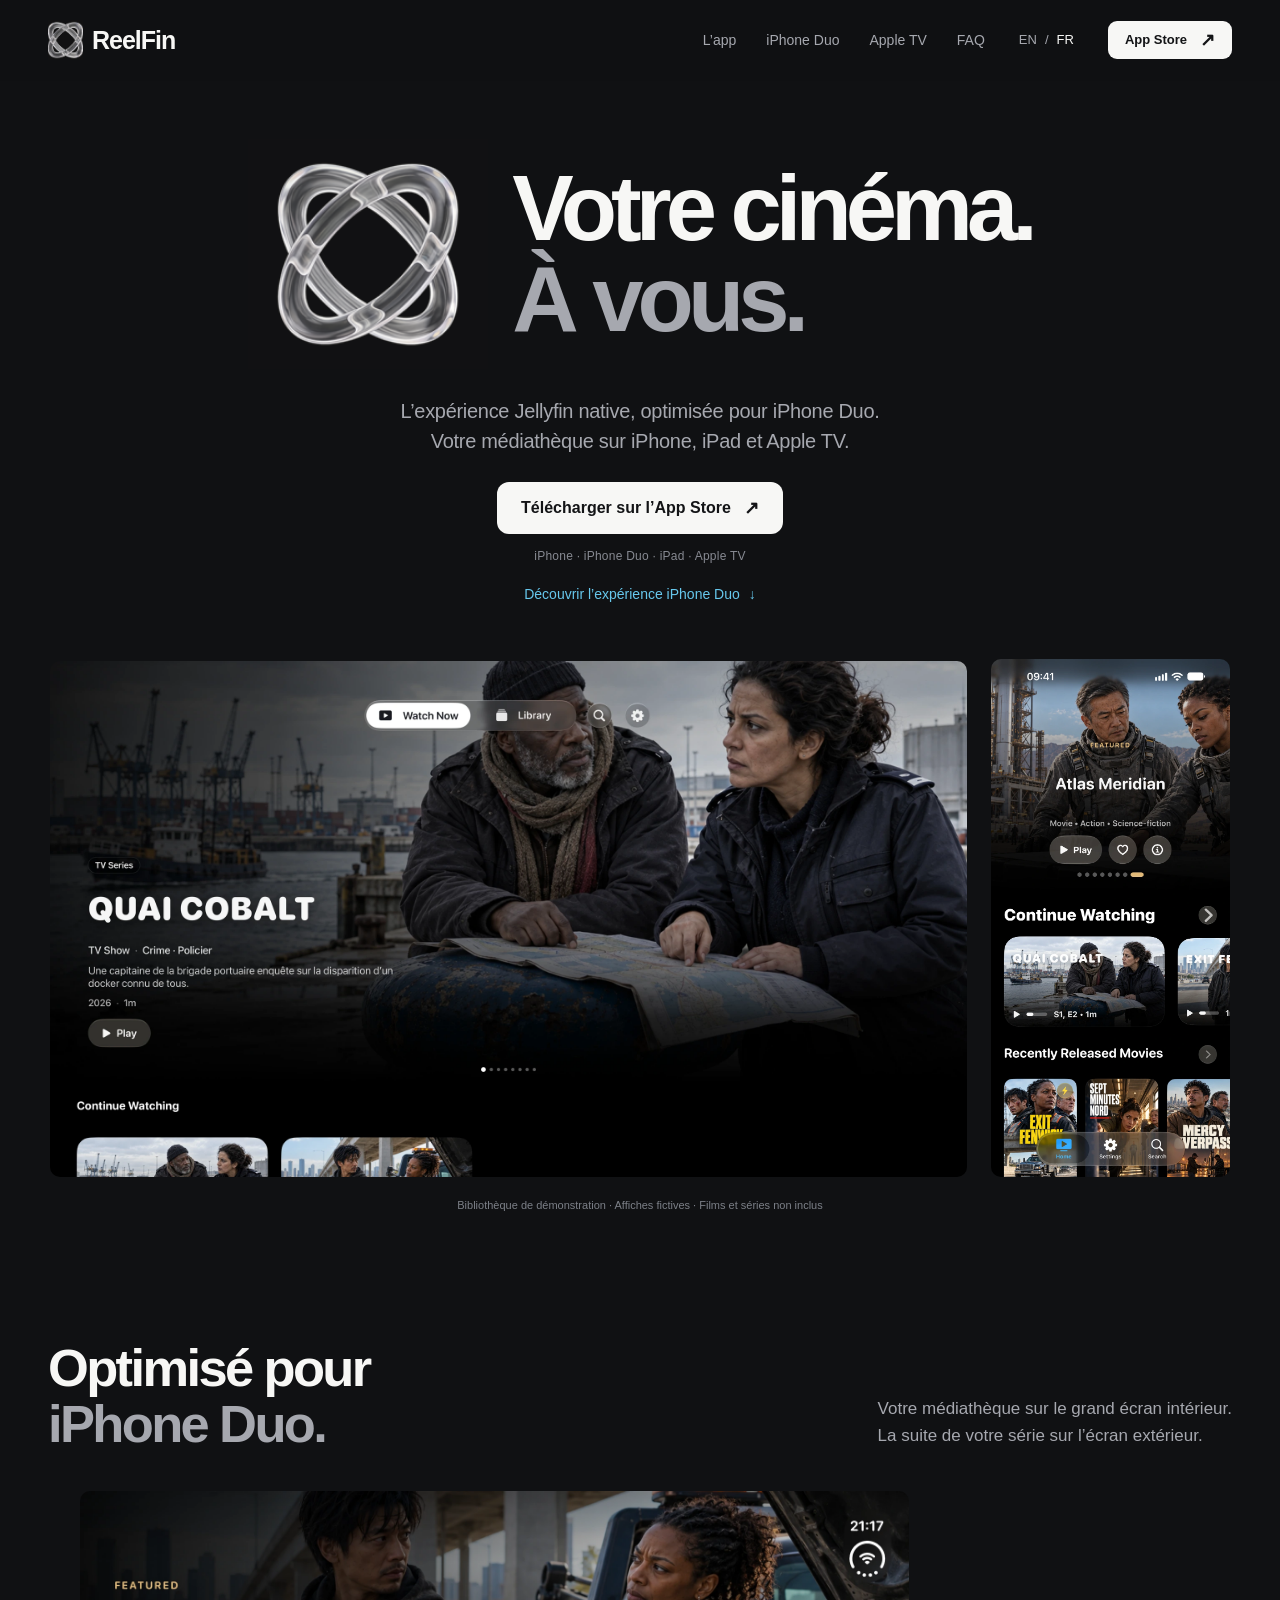
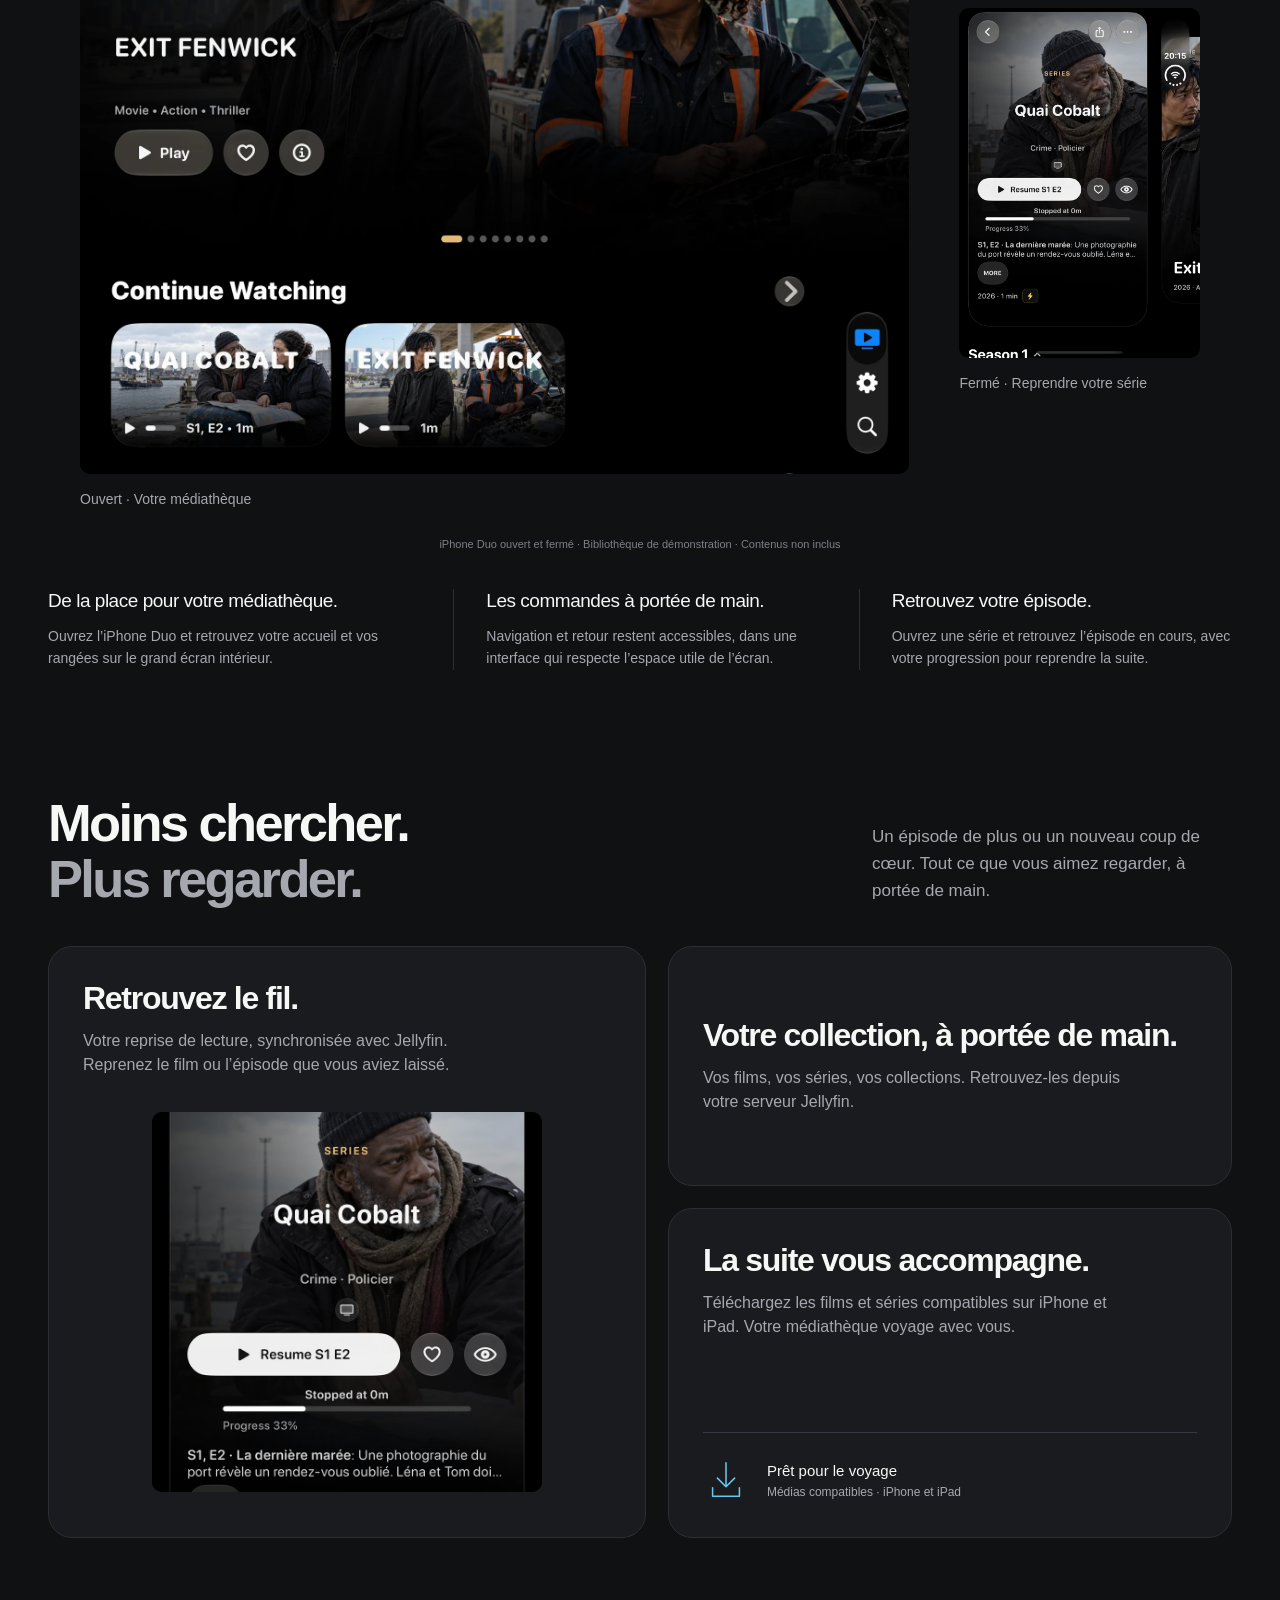
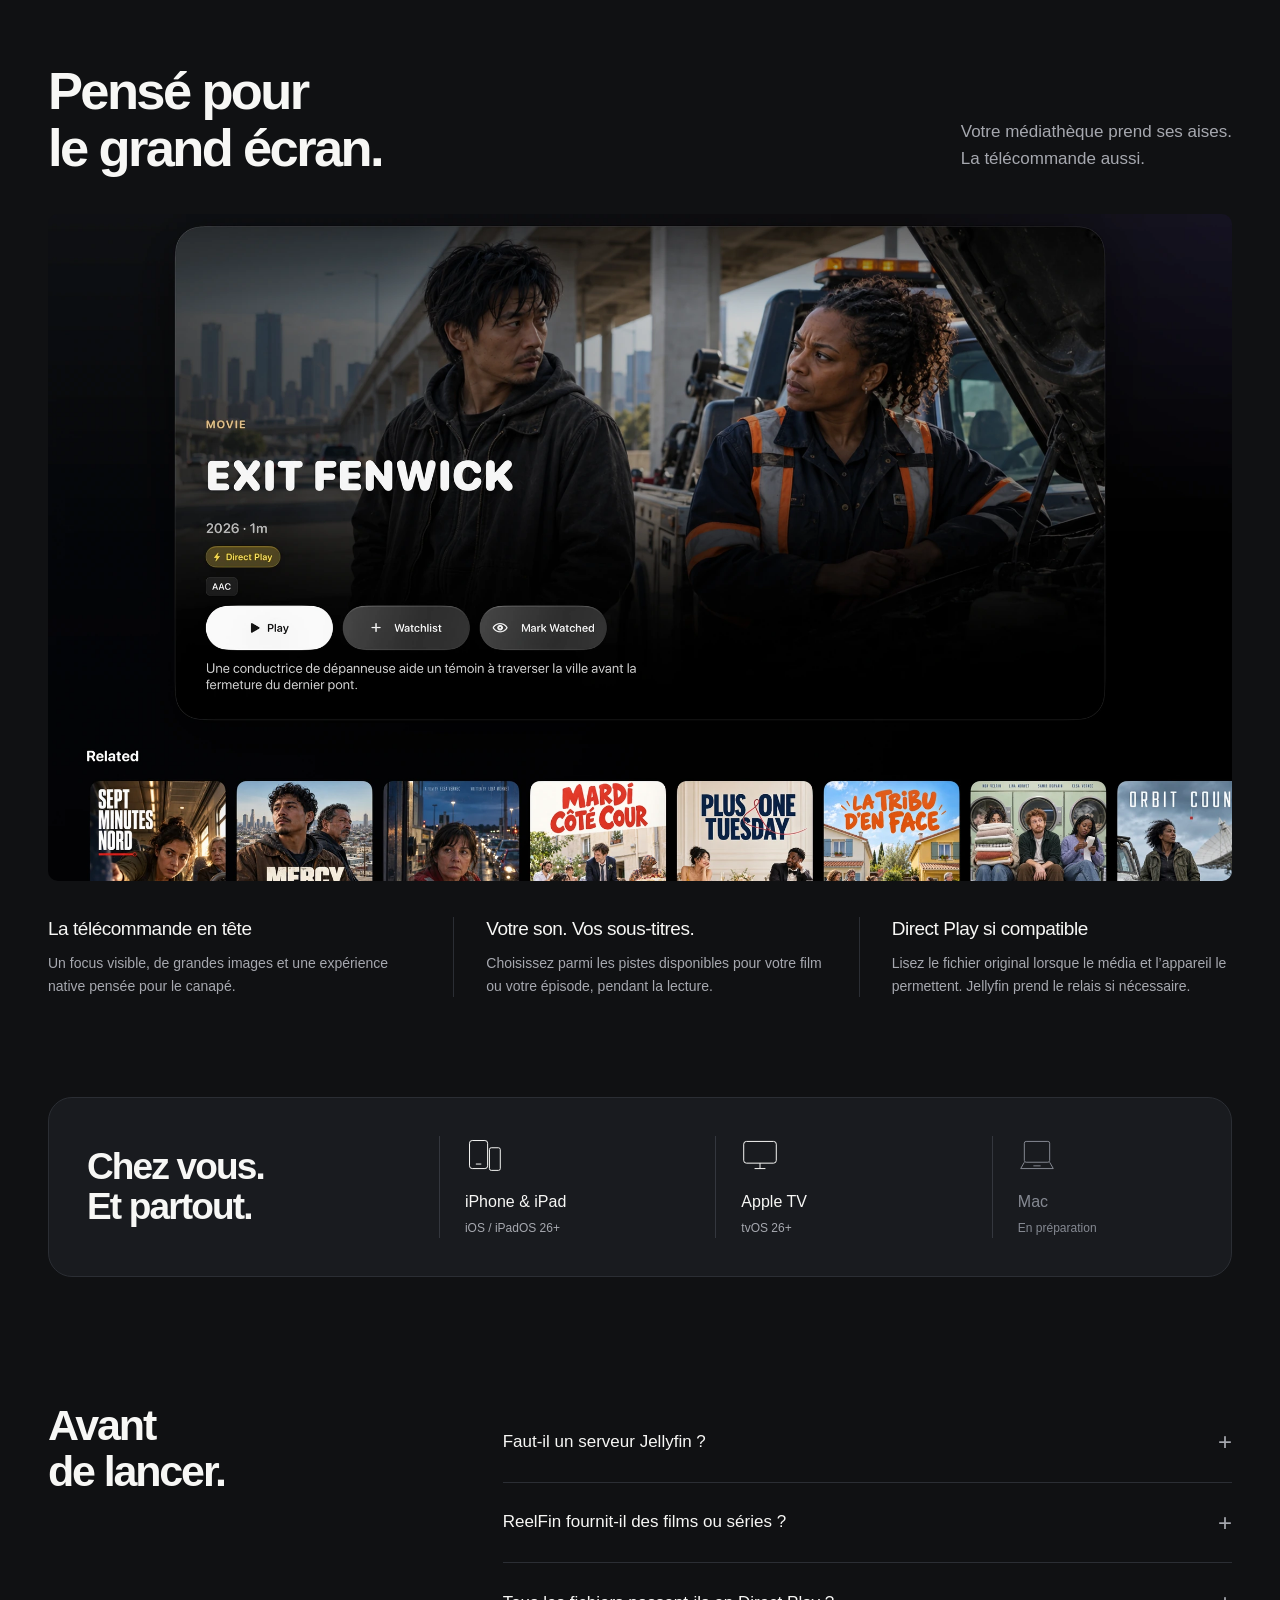
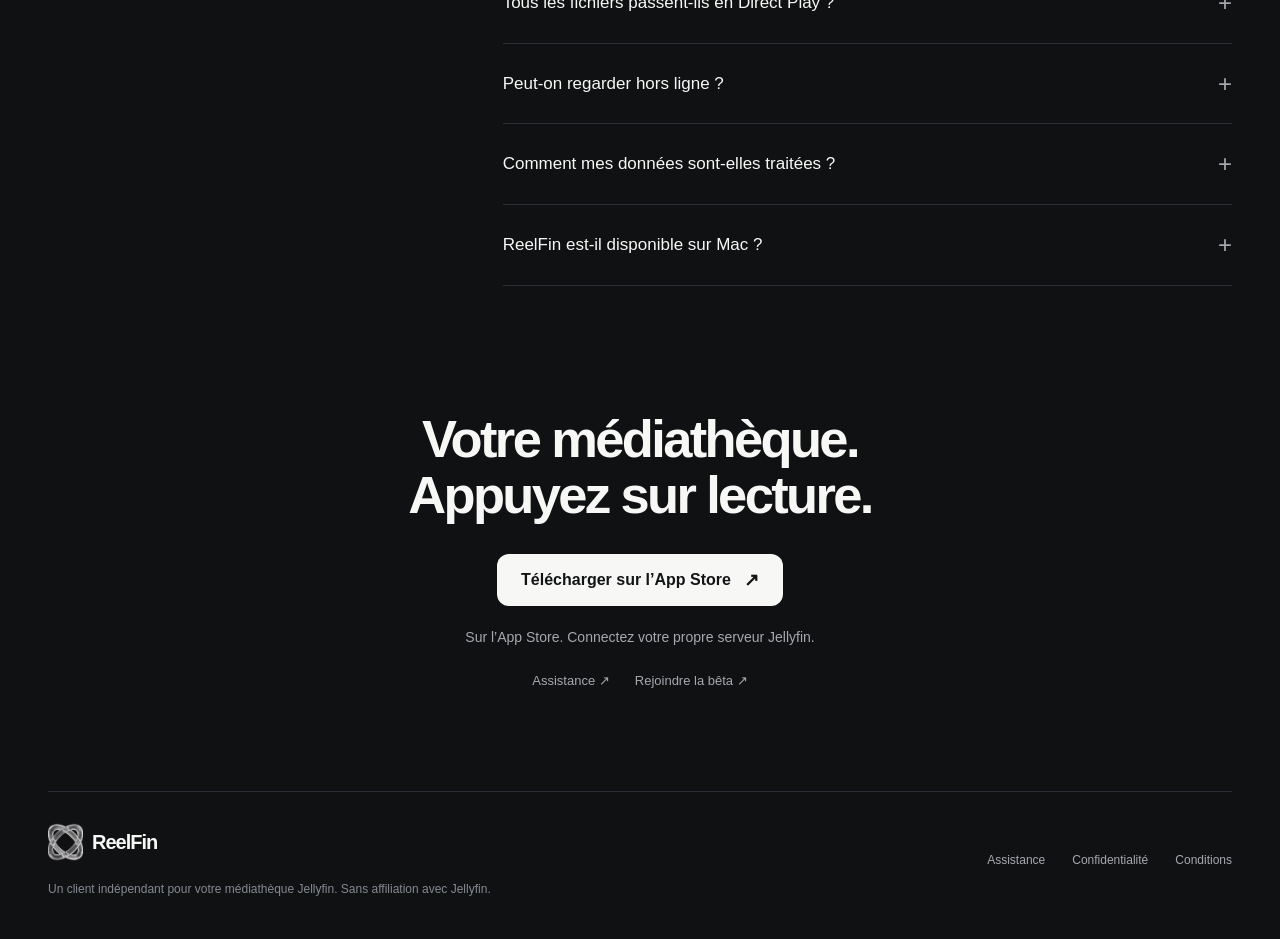
==== commit 06796047: "feat: animate ReelFin emblem and present verified Duo states" ====
--- a/fr/index.html
+++ b/fr/index.html
@@ -22,8 +22,8 @@
   <meta property="og:image:height" content="630">
   <meta name="twitter:card" content="summary_large_image">
   <link rel="icon" type="image/png" href="../assets/media/NEW/reelfin-mark.png">
-  <link rel="stylesheet" href="../assets/site.css?v=cinema-3">
-  <script defer src="../assets/site.js?v=cinema-3"></script>
+  <link rel="stylesheet" href="../assets/site.css?v=cinema-4">
+  <script defer src="../assets/site.js?v=cinema-4"></script>
   <script type="application/ld+json">{"@context": "https://schema.org", "@type": "MobileApplication", "name": "ReelFin", "operatingSystem": "iOS 26+, iPadOS 26+, tvOS 26+", "applicationCategory": "EntertainmentApplication", "description": "Votre médiathèque Jellyfin sur iPhone, iPad et Apple TV. Reprenez vos favoris, explorez vos collections et emportez vos téléchargements compatibles. Natif. Indépendant. À vous.", "url": "https://flovflo.github.io/reelfin-site/", "downloadUrl": "https://apps.apple.com/app/reelfin/id6762079357", "author": {"@type": "Person", "name": "Florian Taffin"}}</script>
 </head>
 <body>
@@ -40,9 +40,12 @@
   </header>
   <main id="main-content">
     <section class="hero container" id="top" aria-labelledby="hero-title">
-      <h1 id="hero-title"><span class="hero__title-line">Votre cinéma.</span><span class="hero__title-line hero__title-line--muted">À vous.</span></h1>
+      <div class="hero__identity">
+        <div class="hero-emblem" aria-hidden="true"><img src="../assets/media/NEW/reelfin-mark.png" alt="" width="400" height="240"><canvas></canvas></div>
+        <h1 id="hero-title"><span class="hero__title-line">Votre cinéma.</span><span class="hero__title-line hero__title-line--muted">À vous.</span></h1>
+      </div>
       <p class="hero__lede">L’expérience Jellyfin native, optimisée pour iPhone Duo.<br>Votre médiathèque sur iPhone, iPad et Apple TV.</p>
-      <a class="button button--primary" href="https://apps.apple.com/app/reelfin/id6762079357"><svg viewBox="0 0 24 24" aria-hidden="true"><path d="M17.2 12.5c0-2.1 1.7-3.1 1.8-3.2-1-1.4-2.4-1.6-2.9-1.6-1.2-.2-2.4.8-3 .8-.7 0-1.7-.8-2.8-.7-1.4 0-2.8.9-3.5 2.1-1.5 2.6-.4 6.6 1.1 8.8.7 1.1 1.6 2.2 2.7 2.2 1.1-.1 1.5-.7 2.8-.7 1.3 0 1.7.7 2.8.7s1.9-1.1 2.6-2.1c.9-1.2 1.2-2.4 1.2-2.5-.1 0-2.8-1.1-2.8-3.8ZM15.2 6.2c.6-.8 1-1.8.9-2.9-.9.1-2 .6-2.7 1.4-.6.7-1.2 1.8-1 2.9 1 .1 2-.5 2.8-1.4Z"/></svg><span>Télécharger sur l’App Store</span><span class="arrow" aria-hidden="true">↗</span></a>
+      <a class="button button--primary" href="https://apps.apple.com/app/reelfin/id6762079357"><span>Télécharger sur l’App Store</span><span class="arrow" aria-hidden="true">↗</span></a>
       <p class="hero__platforms">iPhone · iPhone Duo · iPad · Apple TV</p><a class="hero__duo-link" href="#duo">Découvrir l’expérience iPhone Duo <span aria-hidden="true">↓</span></a>
       <div class="hero__stage">
         <figure class="app-capture"><img src="../assets/media/cinema/tv4k-home.webp" alt="Accueil ReelFin sur Apple TV, avec une bibliothèque fictive de démonstration." width="2200" height="1238" fetchpriority="high"></figure>
@@ -51,14 +54,13 @@
       <p class="image-credit">Bibliothèque de démonstration · Affiches fictives · Films et séries non inclus</p>
     </section>
     <section class="section container duo" id="duo" aria-labelledby="duo-title">
-      <div class="section-heading"><h2 id="duo-title">Optimisé pour<br><span class="muted">iPhone Duo.</span></h2><p>Votre médiathèque Jellyfin,<br>à portée de main sur l’écran extérieur.</p></div>
+      <div class="section-heading"><h2 id="duo-title">Optimisé pour<br><span class="muted">iPhone Duo.</span></h2><p>Votre médiathèque sur le grand écran intérieur.<br>La suite de votre série sur l’écran extérieur.</p></div>
       <div class="duo-stage">
-        <figure><div class="app-capture"><img src="../assets/media/cinema/duo-outer-home.webp" alt="Accueil natif ReelFin en démonstration sur l’écran extérieur de l’iPhone Duo fermé." width="840" height="1222" loading="lazy"></div><figcaption>Accueil</figcaption></figure>
-        <figure><div class="app-capture"><img src="../assets/media/cinema/duo-outer-detail.webp" alt="Fiche native ReelFin en démonstration sur l’écran extérieur compact de l’iPhone Duo." width="840" height="1222" loading="lazy"></div><figcaption>Fiche d’un film</figcaption></figure>
-        <figure><div class="app-capture"><img src="../assets/media/cinema/duo-outer-series.webp" alt="Fiche de série native ReelFin en démonstration avec l’action Reprendre sur l’écran extérieur de l’iPhone Duo fermé." width="840" height="1222" loading="lazy"></div><figcaption>Reprendre une série</figcaption></figure>
+        <figure class="duo-stage__open"><div class="app-capture"><img src="../assets/media/cinema/duo-inner-home.webp" alt="Accueil natif ReelFin en démonstration sur le grand écran intérieur de l’iPhone Duo ouvert." width="1800" height="1266" loading="lazy"></div><figcaption>Ouvert · Votre médiathèque</figcaption></figure>
+        <figure class="duo-stage__closed"><div class="app-capture"><img src="../assets/media/cinema/duo-outer-series.webp" alt="Fiche de série native ReelFin en démonstration avec l’action Reprendre sur l’écran extérieur de l’iPhone Duo fermé." width="840" height="1222" loading="lazy"></div><figcaption>Fermé · Reprendre votre série</figcaption></figure>
       </div>
-      <p class="image-credit">ReelFin sur l’écran extérieur de l’iPhone Duo · Bibliothèque de démonstration · Contenus non inclus</p>
-      <div class="tv-benefits"><article><h3>Votre bibliothèque vous suit.</h3><p>Retrouvez votre accueil, vos rangées et votre reprise de lecture sur l’écran extérieur compact.</p></article><article><h3>Les commandes à portée de main.</h3><p>Navigation et retour restent accessibles, dans une interface qui respecte l’espace utile de l’écran.</p></article><article><h3>Retrouvez votre épisode.</h3><p>Ouvrez une série et retrouvez l’épisode en cours, avec votre progression pour reprendre la suite.</p></article></div>
+      <p class="image-credit">iPhone Duo ouvert et fermé · Bibliothèque de démonstration · Contenus non inclus</p>
+      <div class="tv-benefits"><article><h3>De la place pour votre médiathèque.</h3><p>Ouvrez l’iPhone Duo et retrouvez votre accueil et vos rangées sur le grand écran intérieur.</p></article><article><h3>Les commandes à portée de main.</h3><p>Navigation et retour restent accessibles, dans une interface qui respecte l’espace utile de l’écran.</p></article><article><h3>Retrouvez votre épisode.</h3><p>Ouvrez une série et retrouvez l’épisode en cours, avec votre progression pour reprendre la suite.</p></article></div>
     </section>
     <section class="section container" id="overview" aria-labelledby="benefits-title">
       <div class="section-heading"><h2 id="benefits-title">Moins chercher.<br><span class="muted">Plus regarder.</span></h2><p>Un épisode de plus ou un nouveau coup de cœur. Tout ce que vous aimez regarder, à portée de main.</p></div>
@@ -85,7 +87,7 @@
 <details><summary>Peut-on regarder hors ligne ?</summary><p>Sur iPhone et iPad, vous pouvez télécharger des titres compatibles si votre compte Jellyfin autorise les téléchargements. La compatibilité et l’espace disponible restent nécessaires. Les téléchargements ne sont pas disponibles sur Apple TV.</p></details>
 <details><summary>Comment mes données sont-elles traitées ?</summary><p>Votre jeton de session est conservé dans le trousseau Apple. ReelFin ne vend pas vos données et ne fait pas de suivi entre les apps. Des diagnostics de plantage facultatifs peuvent être activés dans une version de production. <a href="../privacy.html">Lire la politique de confidentialité (en anglais)</a>.</p></details>
 <details><summary>ReelFin est-il disponible sur Mac ?</summary><p>Une expérience dédiée au Mac est en préparation. Elle n’est pas encore disponible au téléchargement public. ReelFin est actuellement disponible sur iPhone, iPad et Apple TV.</p></details></div></section>
-    <section class="final-cta container" id="support" aria-labelledby="download-title"><h2 id="download-title">Votre médiathèque.<br>Appuyez sur lecture.</h2><a class="button button--primary" href="https://apps.apple.com/app/reelfin/id6762079357"><svg viewBox="0 0 24 24" aria-hidden="true"><path d="M17.2 12.5c0-2.1 1.7-3.1 1.8-3.2-1-1.4-2.4-1.6-2.9-1.6-1.2-.2-2.4.8-3 .8-.7 0-1.7-.8-2.8-.7-1.4 0-2.8.9-3.5 2.1-1.5 2.6-.4 6.6 1.1 8.8.7 1.1 1.6 2.2 2.7 2.2 1.1-.1 1.5-.7 2.8-.7 1.3 0 1.7.7 2.8.7s1.9-1.1 2.6-2.1c.9-1.2 1.2-2.4 1.2-2.5-.1 0-2.8-1.1-2.8-3.8ZM15.2 6.2c.6-.8 1-1.8.9-2.9-.9.1-2 .6-2.7 1.4-.6.7-1.2 1.8-1 2.9 1 .1 2-.5 2.8-1.4Z"/></svg><span>Télécharger sur l’App Store</span><span class="arrow" aria-hidden="true">↗</span></a><p>Sur l’App Store. Connectez votre propre serveur Jellyfin.</p><div class="final-cta__support"><a href="../support.html">Assistance ↗</a><a href="https://testflight.apple.com/join/TkVVXmU2">Rejoindre la bêta ↗</a></div></section>
+    <section class="final-cta container" id="support" aria-labelledby="download-title"><h2 id="download-title">Votre médiathèque.<br>Appuyez sur lecture.</h2><a class="button button--primary" href="https://apps.apple.com/app/reelfin/id6762079357"><span>Télécharger sur l’App Store</span><span class="arrow" aria-hidden="true">↗</span></a><p>Sur l’App Store. Connectez votre propre serveur Jellyfin.</p><div class="final-cta__support"><a href="../support.html">Assistance ↗</a><a href="https://testflight.apple.com/join/TkVVXmU2">Rejoindre la bêta ↗</a></div></section>
   </main>
   <footer class="site-footer" id="privacy"><div><a class="brand brand--footer" href="#top"><span class="brand__mark" aria-hidden="true"><img src="../assets/media/NEW/reelfin-mark.png" alt="" width="400" height="240"></span><span>ReelFin</span></a><p>Un client indépendant pour votre médiathèque Jellyfin. Sans affiliation avec Jellyfin.</p></div><nav class="site-footer__links" aria-label="Pied de page"><a href="../support.html">Assistance</a><a href="../privacy.html">Confidentialité</a><a href="../terms.html">Conditions</a></nav></footer>
 </body>
--- a/assets/site.css
+++ b/assets/site.css
@@ -31,7 +31,7 @@
 .site-header__inner { width: min(calc(100% - 96px), var(--page-width)); min-height: var(--header-height); margin: auto; display: flex; align-items: center; gap: 32px; }
 .brand { display: inline-flex; align-items: center; gap: 9px; color: var(--text); font-size: 25px; font-weight: 650; letter-spacing: -1px; line-height: 1; white-space: nowrap; }
 .brand__mark { width: 35px; height: 40px; display: block; overflow: hidden; flex: 0 0 auto; }
-.brand__mark img { width: 100%; height: 100%; object-fit: cover; transform: scale(1.3); mix-blend-mode: screen; }
+.brand__mark img { width: 100%; height: 100%; object-fit: cover; transform: scale(1.3); mix-blend-mode: lighten; }
 .site-nav { display: flex; align-items: center; gap: 30px; margin-left: auto; color: var(--muted); font-size: 14px; line-height: 1.2; }
 .site-nav a { white-space: nowrap; transition: color 160ms ease; }
 .site-nav a:hover, .site-nav a[aria-current="page"] { color: var(--text); }
@@ -56,6 +56,11 @@
 .mobile-menu { padding: 14px 24px 25px; border-top: 1px solid var(--line); }
 .mobile-menu a { display: block; padding: 12px 0; }
 .hero { padding-top: 58px; text-align: center; }
+.hero__identity { display: flex; align-items: center; justify-content: center; gap: 24px; }
+.hero__identity h1 { text-align: left; }
+.hero-emblem { position: relative; width: 240px; height: 230px; flex: 0 0 240px; overflow: hidden; }
+.hero-emblem img { position: absolute; width: 440px; max-width: none; height: 264px; left: 50%; top: 50%; transform: translate(-50%, -50%); mix-blend-mode: lighten; }
+.hero-emblem canvas { position: absolute; inset: 0; width: 100%; height: 100%; pointer-events: none; }
 .hero h1 { font-size: clamp(66px, 7.2vw, 104px); line-height: .99; letter-spacing: -.065em; font-weight: 600; }
 .hero__title-line { display: block; }
 .hero__title-line--muted { color: var(--muted); }
@@ -63,12 +68,14 @@
 .hero__platforms { color: #878a92; font-size: 12px; margin-top: 13px; letter-spacing: .02em; }
 .hero__duo-link { display: inline-flex; align-items: center; gap: 9px; margin-top: 16px; color: var(--accent); font-size: 14px; }
 .hero__duo-link:hover { text-decoration: underline; text-underline-offset: 5px; }
-.duo-stage { display: grid; grid-template-columns: repeat(3, minmax(0, 1fr)); gap: 28px; max-width: 1120px; margin-inline: auto; }
+.duo-stage { display: grid; grid-template-columns: minmax(0, 1fr) minmax(0, .29fr); align-items: center; gap: 50px; max-width: 1120px; margin-inline: auto; }
+.duo-stage__closed { max-width: 250px; }
 .duo-stage figcaption { color: var(--muted); font-size: 14px; margin-top: 14px; }
 .duo .image-credit { margin-top: 25px; }
 .hero__stage { display: grid; grid-template-columns: minmax(0, 1fr) minmax(0, .26fr); align-items: end; gap: 24px; max-width: 1180px; margin: 52px auto 0; }
 .app-capture { overflow: hidden; background: #08090a; border-radius: 10px; }
 .app-capture img { width: 100%; height: auto; }
+.device-artwork { transform: none; animation: none; transition: none; }
 .image-credit { color: #7c8088; font-size: 11px; margin-top: 20px; text-align: center; }
 .section { padding-block: 125px 0; }
 .section-heading { display: flex; align-items: flex-end; justify-content: space-between; gap: 60px; margin-bottom: 38px; }
@@ -179,12 +186,17 @@
   .site-header:not(.site-header--marketing) .site-nav { order: 3; width: 100%; overflow: auto; font-size: 12px; gap: 20px; padding: 3px; }
   .site-header:not(.site-header--marketing) .site-header__cta { margin-left: auto; font-size: 11px; }
   .hero { padding-top: 44px; }
+  .hero__identity { gap: 6px; flex-direction: column; }
+  .hero__identity h1 { text-align: center; }
+  .hero-emblem { width: 180px; height: 150px; flex-basis: 150px; }
+  .hero-emblem img { width: 310px; height: 186px; }
   .hero h1 { font-size: clamp(58px, 12.5vw, 86px); letter-spacing: -.06em; }
   .hero__lede { font-size: 17px; max-width: 430px; margin-top: 24px; }
   .button { font-size: 14px; padding: 13px 19px; }
   .hero__stage { margin-top: 40px; gap: 10px; grid-template-columns: minmax(0, 1fr) minmax(0, .32fr); }
   .hero__duo-link { font-size: 13px; }
-  .duo-stage { grid-template-columns: 1fr; gap: 28px; max-width: 360px; margin-top: 32px; }
+  .duo-stage { grid-template-columns: 1fr; gap: 35px; max-width: 520px; margin-top: 32px; }
+  .duo-stage__closed { width: 68%; max-width: 250px; margin: auto; }
   .duo-stage figcaption { margin-top: 10px; }
   .duo .image-credit { margin-top: 25px; font-size: 10px; padding: 0; }
   .app-capture { border-radius: 6px; }
@@ -234,6 +246,7 @@
   .compatibility { padding: 24px; }
 }
 @media (prefers-reduced-motion: reduce) {
+  .hero-emblem canvas { display: none; }
   html { scroll-behavior: auto; }
   *, *::before, *::after { animation: none !important; transition: none !important; }
   .button:hover, .button:active, .button .arrow, .button:hover .arrow { transform: none; }
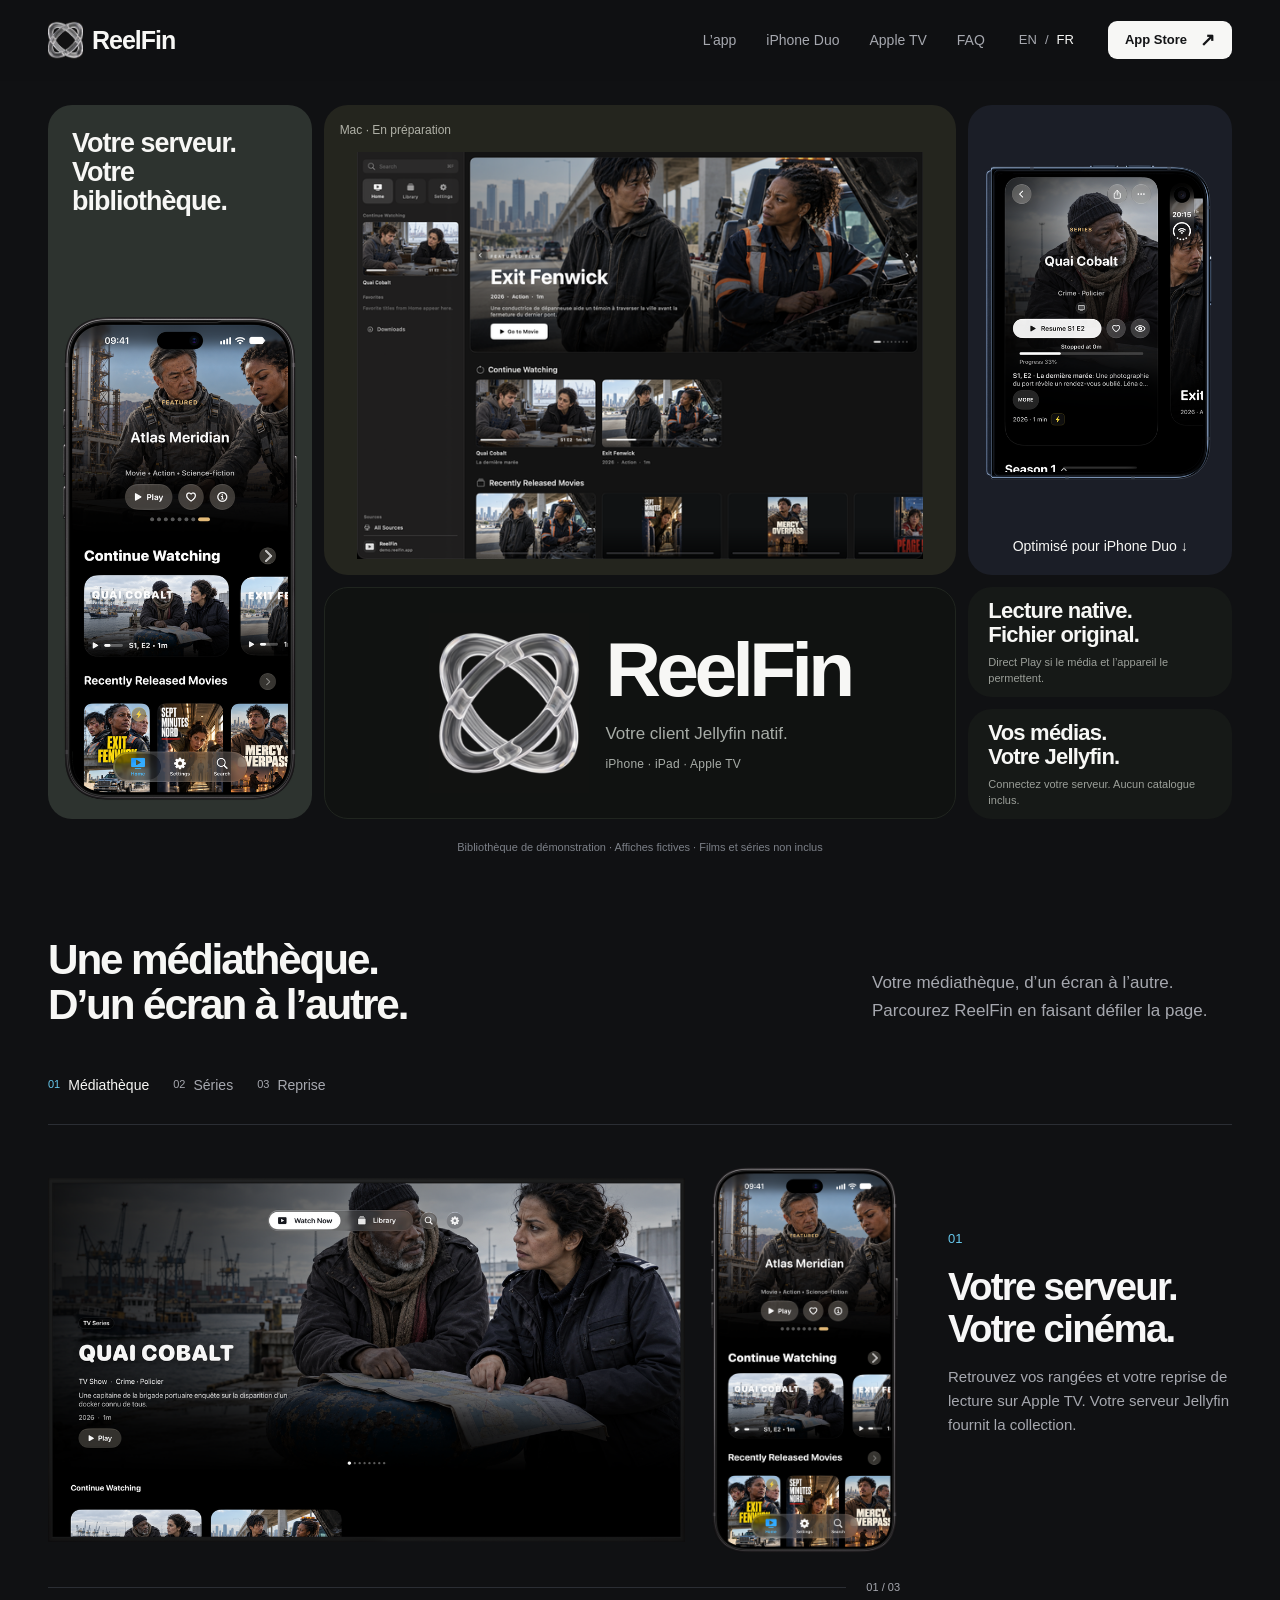
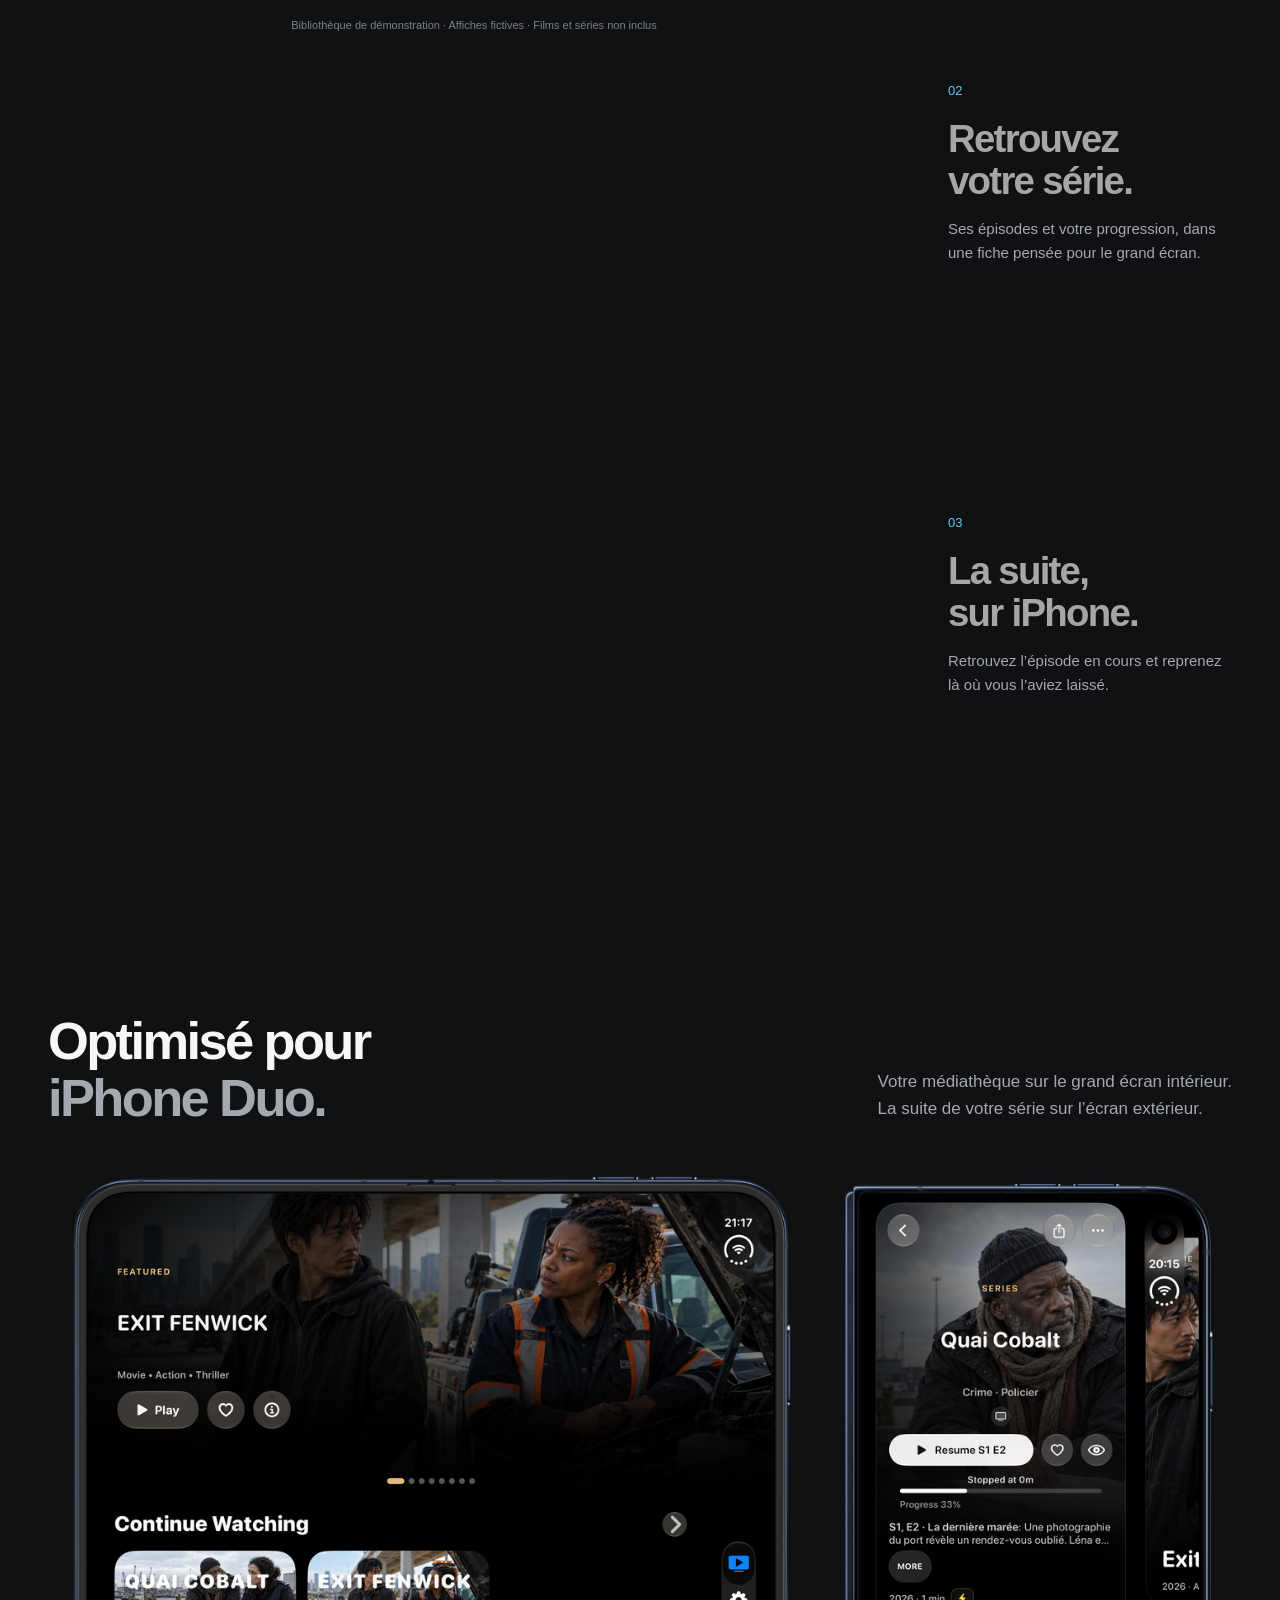
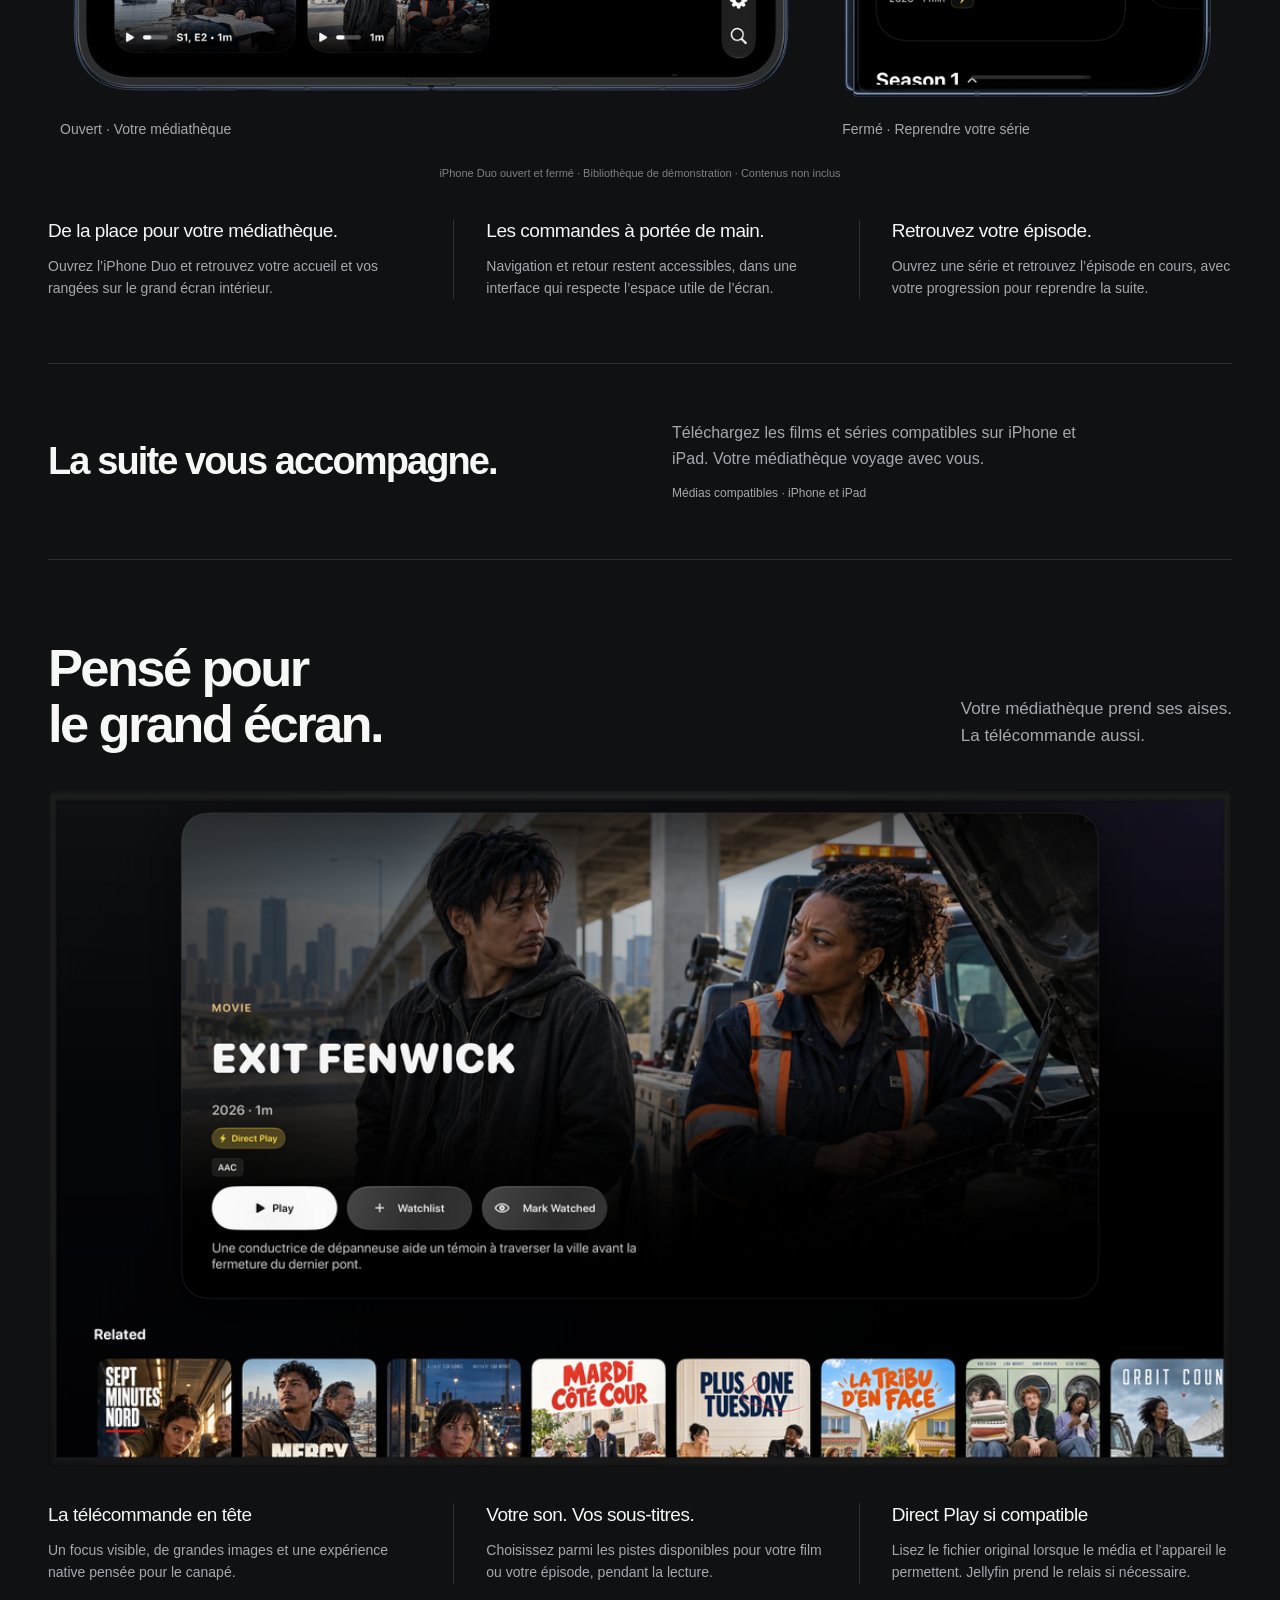
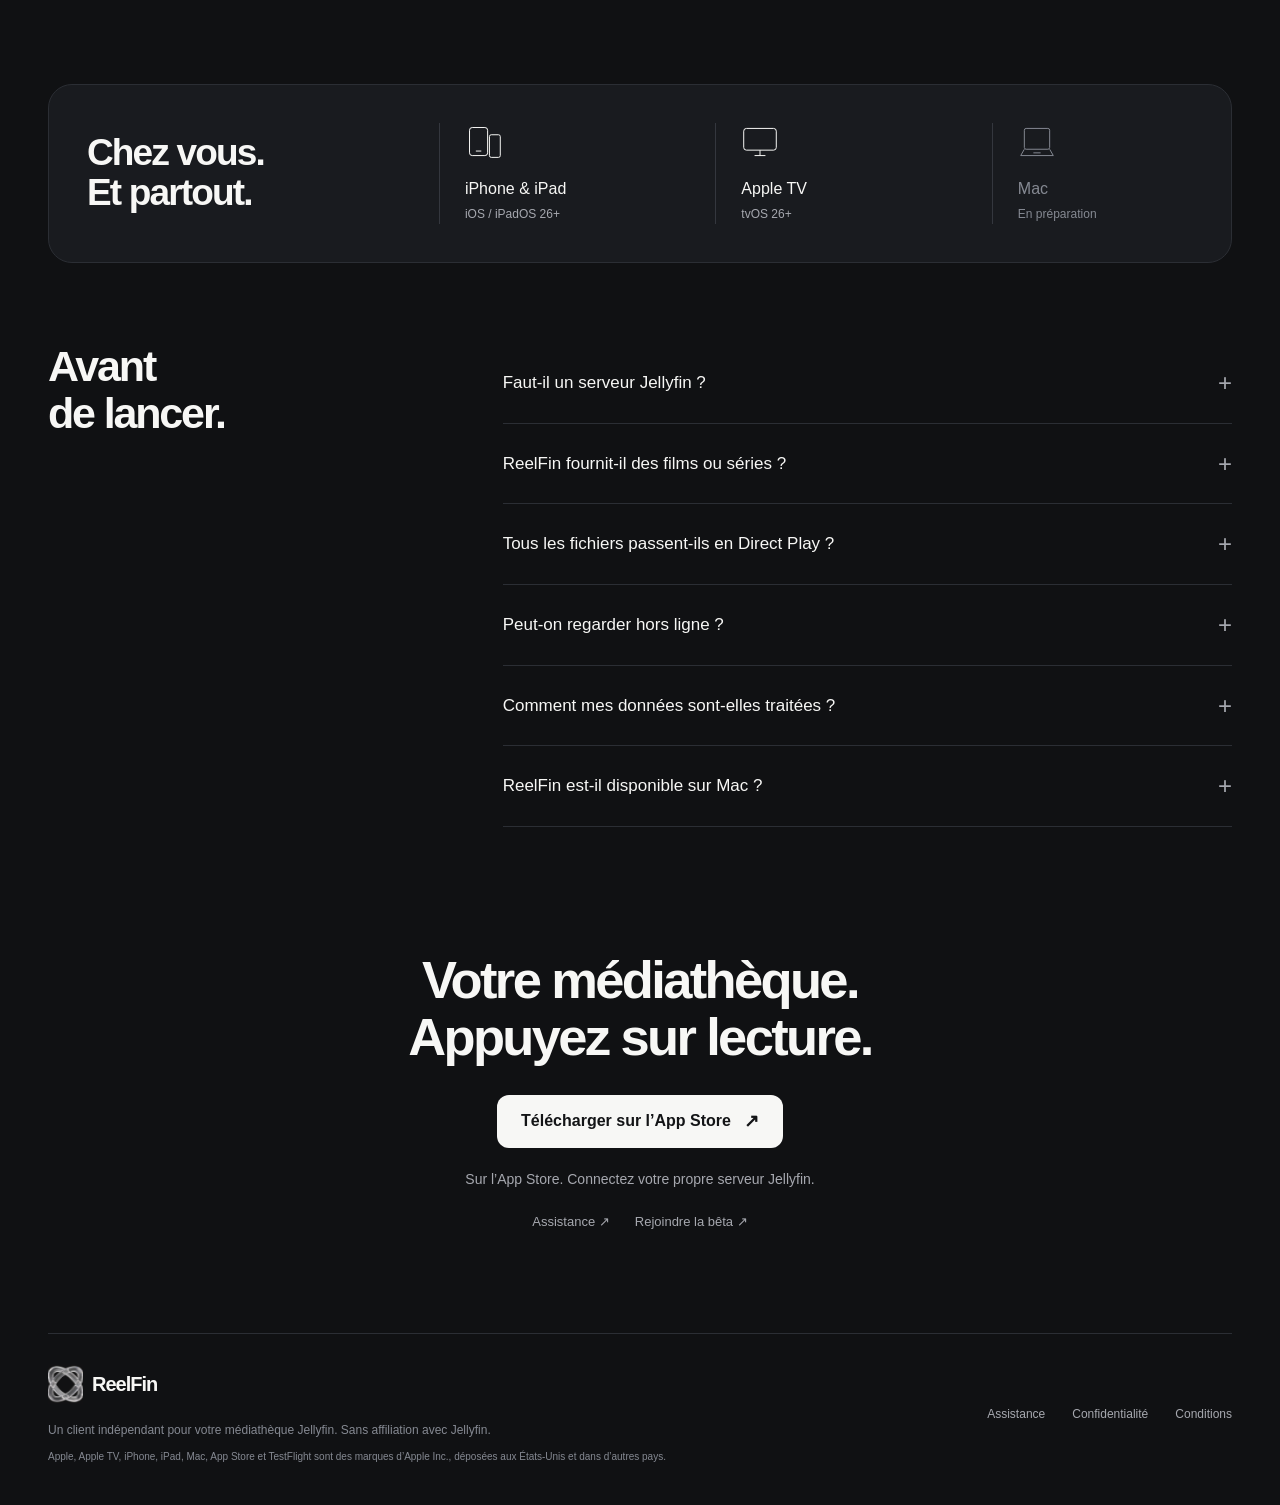
==== commit c77ad407: "feat: present ReelFin in a cinematic product mosaic" ====
--- a/fr/index.html
+++ b/fr/index.html
@@ -22,8 +22,8 @@
   <meta property="og:image:height" content="630">
   <meta name="twitter:card" content="summary_large_image">
   <link rel="icon" type="image/png" href="../assets/media/NEW/reelfin-mark.png">
-  <link rel="stylesheet" href="../assets/site.css?v=cinema-4">
-  <script defer src="../assets/site.js?v=cinema-4"></script>
+  <link rel="stylesheet" href="../assets/site.css?v=cinema-16">
+  <script defer src="../assets/site.js?v=cinema-16"></script>
   <script type="application/ld+json">{"@context": "https://schema.org", "@type": "MobileApplication", "name": "ReelFin", "operatingSystem": "iOS 26+, iPadOS 26+, tvOS 26+", "applicationCategory": "EntertainmentApplication", "description": "Votre médiathèque Jellyfin sur iPhone, iPad et Apple TV. Reprenez vos favoris, explorez vos collections et emportez vos téléchargements compatibles. Natif. Indépendant. À vous.", "url": "https://flovflo.github.io/reelfin-site/", "downloadUrl": "https://apps.apple.com/app/reelfin/id6762079357", "author": {"@type": "Person", "name": "Florian Taffin"}}</script>
 </head>
 <body>
@@ -31,48 +31,65 @@
   <header class="site-header site-header--marketing">
     <div class="site-header__inner">
       <a class="brand" href="#top" aria-label="ReelFin"><span class="brand__mark" aria-hidden="true"><img src="../assets/media/NEW/reelfin-mark.png" alt="" width="400" height="240"></span><span>ReelFin</span></a>
-      <nav class="site-nav" aria-label="Navigation principale"><a href="#overview">L’app</a><a href="#duo">iPhone Duo</a><a href="#tvos">Apple TV</a><a href="#faq">FAQ</a></nav>
+      <nav class="site-nav" aria-label="Navigation principale"><a href="#story">L’app</a><a href="#duo">iPhone Duo</a><a href="#tvos">Apple TV</a><a href="#faq">FAQ</a></nav>
       <nav class="language-switch" aria-label="Langue"><a href="../index.html" lang="en" hreflang="en" >EN</a><span aria-hidden="true">/</span><a href="../fr/index.html" lang="fr" hreflang="fr" aria-current="page">FR</a></nav>
       <a class="button button--primary site-header__cta" href="https://apps.apple.com/app/reelfin/id6762079357">App Store <span class="arrow" aria-hidden="true">↗</span></a>
       <button class="menu-toggle" aria-expanded="false" aria-controls="mobile-menu" aria-label="Ouvrir la navigation"><svg viewBox="0 0 24 24" fill="none" stroke="currentColor" stroke-width="1.5" aria-hidden="true"><path d="M4 8h16M4 16h16"/></svg></button>
     </div>
-    <nav class="mobile-menu" id="mobile-menu" aria-label="Navigation principale" hidden><a href="#overview">L’app</a><a href="#duo">iPhone Duo</a><a href="#tvos">Apple TV</a><a href="#faq">FAQ</a><a href="https://apps.apple.com/app/reelfin/id6762079357">Télécharger sur l’App Store ↗</a></nav>
+    <nav class="mobile-menu" id="mobile-menu" aria-label="Navigation principale" hidden><a href="#story">L’app</a><a href="#duo">iPhone Duo</a><a href="#tvos">Apple TV</a><a href="#faq">FAQ</a><a href="https://apps.apple.com/app/reelfin/id6762079357">Télécharger sur l’App Store ↗</a></nav>
   </header>
   <main id="main-content">
     <section class="hero container" id="top" aria-labelledby="hero-title">
-      <div class="hero__identity">
-        <div class="hero-emblem" aria-hidden="true"><img src="../assets/media/NEW/reelfin-mark.png" alt="" width="400" height="240"><canvas></canvas></div>
-        <h1 id="hero-title"><span class="hero__title-line">Votre cinéma.</span><span class="hero__title-line hero__title-line--muted">À vous.</span></h1>
-      </div>
-      <p class="hero__lede">L’expérience Jellyfin native, optimisée pour iPhone Duo.<br>Votre médiathèque sur iPhone, iPad et Apple TV.</p>
-      <a class="button button--primary" href="https://apps.apple.com/app/reelfin/id6762079357"><span>Télécharger sur l’App Store</span><span class="arrow" aria-hidden="true">↗</span></a>
-      <p class="hero__platforms">iPhone · iPhone Duo · iPad · Apple TV</p><a class="hero__duo-link" href="#duo">Découvrir l’expérience iPhone Duo <span aria-hidden="true">↓</span></a>
-      <div class="hero__stage">
-        <figure class="app-capture"><img src="../assets/media/cinema/tv4k-home.webp" alt="Accueil ReelFin sur Apple TV, avec une bibliothèque fictive de démonstration." width="2200" height="1238" fetchpriority="high"></figure>
-        <figure class="hero__phone app-capture"><img src="../assets/media/cinema/iphone-home.webp" alt="ReelFin sur iPhone, avec la reprise de lecture et une bibliothèque de démonstration fictive." width="840" height="1825" fetchpriority="high"></figure>
+      <div class="hero__mosaic">
+        <div class="mosaic__tile mosaic__phone">
+          <p class="mosaic__statement">Votre serveur.<br>Votre bibliothèque.</p>
+          <figure class="device-artwork"><img src="../assets/media/devices/iphone-home-450.webp" srcset="../assets/media/devices/iphone-home-450.webp 450w, ../assets/media/devices/iphone-home.webp 900w" sizes="(max-width: 760px) 190px, 240px" alt="ReelFin sur iPhone, avec la reprise de lecture et une bibliothèque de démonstration fictive." width="900" height="1837" fetchpriority="high" decoding="async"></figure>
+        </div>
+        <figure class="mosaic__tile mosaic__screen">
+          <figcaption>Mac · En préparation</figcaption>
+          <div class="native-mac-preview"><img src="../assets/media/devices/mac-home-480.webp" srcset="../assets/media/devices/mac-home-480.webp 480w, ../assets/media/devices/mac-home-640.webp 640w, ../assets/media/devices/mac-home-960.webp 960w, ../assets/media/devices/mac-home.webp 1600w" sizes="(max-width: 599px) 320px, (max-width: 1099px) 55vw, 600px" alt="Aperçu natif de l’accueil ReelFin sur Mac, en préparation, avec une bibliothèque fictive de démonstration." width="1600" height="1150" fetchpriority="high" decoding="async"></div>
+        </figure>
+        <div class="mosaic__tile mosaic__brand">
+          <div class="hero-emblem" aria-hidden="true"><img src="../assets/media/NEW/reelfin-mark.png" alt="" width="400" height="240"><canvas></canvas></div>
+          <div class="mosaic__brand-copy"><h1 id="hero-title">ReelFin</h1><p>Votre client Jellyfin natif.</p><p class="hero__platforms">iPhone · iPad · Apple TV</p></div>
+        </div>
+        <div class="mosaic__tile mosaic__duo">
+          <figure class="device-artwork"><img src="../assets/media/devices/duo-closed-series-450.webp" srcset="../assets/media/devices/duo-closed-series-450.webp 450w, ../assets/media/devices/duo-closed-series.webp 900w" sizes="(max-width: 760px) 51vw, 382px" alt="Fiche de série native ReelFin en démonstration avec l’action Reprendre sur l’écran extérieur de l’iPhone Duo fermé." width="900" height="1255" fetchpriority="high" decoding="async"></figure>
+          <a href="#duo">Optimisé pour iPhone Duo <span aria-hidden="true">↓</span></a>
+        </div>
+        <article class="mosaic__tile mosaic__direct"><h2>Lecture native.<br>Fichier original.</h2><p>Direct Play si le média et l’appareil le permettent.</p></article>
+        <article class="mosaic__tile mosaic__server"><h2>Vos médias.<br>Votre Jellyfin.</h2><p>Connectez votre serveur. Aucun catalogue inclus.</p></article>
       </div>
       <p class="image-credit">Bibliothèque de démonstration · Affiches fictives · Films et séries non inclus</p>
+    </section>
+    <section class="section container product-story" id="story" aria-labelledby="story-title">
+      <div class="section-heading"><h2 id="story-title">Une médiathèque.<br>D’un écran à l’autre.</h2><p>Votre médiathèque, d’un écran à l’autre. Parcourez ReelFin en faisant défiler la page.</p></div>
+      <nav class="story__nav" aria-label="Parcourir l’app"><a href="#story-library" data-story-link="0"><span>01</span>Médiathèque</a><a href="#story-series" data-story-link="1"><span>02</span>Séries</a><a href="#story-resume" data-story-link="2"><span>03</span>Reprise</a></nav>
+      <div class="story__layout">
+        <div class="story__stage">
+          <div class="story__devices">
+            <figure class="story__tv device-artwork"><img src="../assets/media/devices/tv-home-640.webp" srcset="../assets/media/devices/tv-home-640.webp 640w, ../assets/media/devices/tv-home-1100.webp 1100w, ../assets/media/devices/tv-home.webp 2200w" sizes="(min-width: 1100px) 52vw, 100vw" alt="ReelFin sur Apple TV, avec une bibliothèque fictive de démonstration." width="2200" height="1256" loading="lazy" decoding="async"><img class="story__screen story__screen--tv" data-story-src="../assets/media/devices/tv-series-screen-640.webp" data-story-srcset="../assets/media/devices/tv-series-screen-640.webp 640w, ../assets/media/devices/tv-series-screen-1100.webp 1100w, ../assets/media/devices/tv-series-screen.webp 2200w" sizes="(min-width: 1100px) 52vw, 100vw" width="2200" height="1256" alt="" aria-hidden="true" hidden></figure>
+            <figure class="story__phone device-artwork"><img src="../assets/media/devices/iphone-home-450.webp" srcset="../assets/media/devices/iphone-home-450.webp 450w, ../assets/media/devices/iphone-home.webp 900w" sizes="(min-width: 1100px) 15vw, 190px" alt="ReelFin sur iPhone, avec une bibliothèque fictive de démonstration." width="900" height="1837" loading="lazy" decoding="async"><img class="story__screen story__screen--phone" data-story-src="../assets/media/devices/iphone-series-screen-450.webp" data-story-srcset="../assets/media/devices/iphone-series-screen-450.webp 450w, ../assets/media/devices/iphone-series-screen.webp 900w" sizes="(min-width: 1100px) 15vw, 190px" width="900" height="1837" alt="" aria-hidden="true" hidden></figure>
+          </div>
+          <div class="story__position" aria-hidden="true"><span class="story__position-line"></span><span class="story__counter">01 / 03</span></div>
+          <p class="image-credit">Bibliothèque de démonstration · Affiches fictives · Films et séries non inclus</p>
+        </div>
+        <div class="story__chapters"><article class="story__chapter" id="story-library"><div class="story__chapter-copy"><span class="story__number">01</span><h3>Votre serveur.<br>Votre cinéma.</h3><p>Retrouvez vos rangées et votre reprise de lecture sur Apple TV. Votre serveur Jellyfin fournit la collection.</p></div><figure class="story__chapter-visual story__chapter-visual--tv device-artwork"><img src="../assets/media/devices/tv-home-640.webp" srcset="../assets/media/devices/tv-home-640.webp 640w, ../assets/media/devices/tv-home-1100.webp 1100w, ../assets/media/devices/tv-home.webp 2200w" sizes="(max-width: 760px) 100vw, (max-width: 1100px) 78vw, 930px" alt="Accueil ReelFin sur Apple TV, avec une bibliothèque fictive de démonstration." width="2200" height="1256" loading="lazy" decoding="async"></figure></article><article class="story__chapter" id="story-series"><div class="story__chapter-copy"><span class="story__number">02</span><h3>Retrouvez<br>votre série.</h3><p>Ses épisodes et votre progression, dans une fiche pensée pour le grand écran.</p></div><figure class="story__chapter-visual story__chapter-visual--tv device-artwork"><img src="../assets/media/devices/tv-series-640.webp" srcset="../assets/media/devices/tv-series-640.webp 640w, ../assets/media/devices/tv-series-1100.webp 1100w, ../assets/media/devices/tv-series.webp 2200w" sizes="(max-width: 760px) 100vw, (max-width: 1100px) 78vw, 930px" alt="ReelFin sur Apple TV, avec une bibliothèque fictive de démonstration." width="2200" height="1256" loading="lazy" decoding="async"></figure></article><article class="story__chapter" id="story-resume"><div class="story__chapter-copy"><span class="story__number">03</span><h3>La suite,<br>sur iPhone.</h3><p>Retrouvez l’épisode en cours et reprenez là où vous l’aviez laissé.</p></div><figure class="story__chapter-visual story__chapter-visual--iphone device-artwork"><img src="../assets/media/devices/iphone-series-450.webp" srcset="../assets/media/devices/iphone-series-450.webp 450w, ../assets/media/devices/iphone-series.webp 900w" sizes="(max-width: 760px) 190px, 240px" alt="Fiche native ReelFin sur iPhone avec une série fictive, sa progression et l’action Reprendre." width="900" height="1837" loading="lazy" decoding="async"></figure></article></div>
+      </div>
     </section>
     <section class="section container duo" id="duo" aria-labelledby="duo-title">
       <div class="section-heading"><h2 id="duo-title">Optimisé pour<br><span class="muted">iPhone Duo.</span></h2><p>Votre médiathèque sur le grand écran intérieur.<br>La suite de votre série sur l’écran extérieur.</p></div>
       <div class="duo-stage">
-        <figure class="duo-stage__open"><div class="app-capture"><img src="../assets/media/cinema/duo-inner-home.webp" alt="Accueil natif ReelFin en démonstration sur le grand écran intérieur de l’iPhone Duo ouvert." width="1800" height="1266" loading="lazy"></div><figcaption>Ouvert · Votre médiathèque</figcaption></figure>
-        <figure class="duo-stage__closed"><div class="app-capture"><img src="../assets/media/cinema/duo-outer-series.webp" alt="Fiche de série native ReelFin en démonstration avec l’action Reprendre sur l’écran extérieur de l’iPhone Duo fermé." width="840" height="1222" loading="lazy"></div><figcaption>Fermé · Reprendre votre série</figcaption></figure>
+        <figure class="duo-stage__open"><div class="device-artwork"><img src="../assets/media/devices/duo-open-home-640.webp" srcset="../assets/media/devices/duo-open-home-640.webp 640w, ../assets/media/devices/duo-open-home-900.webp 900w, ../assets/media/devices/duo-open-home.webp 1800w" sizes="(max-width: 760px) 100vw, 750px" alt="Accueil natif ReelFin en démonstration sur le grand écran intérieur de l’iPhone Duo ouvert." width="1800" height="1308" loading="lazy" decoding="async"></div><figcaption>Ouvert · Votre médiathèque</figcaption></figure>
+        <figure class="duo-stage__closed"><div class="device-artwork"><img src="../assets/media/devices/duo-closed-series-450.webp" srcset="../assets/media/devices/duo-closed-series-450.webp 450w, ../assets/media/devices/duo-closed-series.webp 900w" sizes="(max-width: 760px) 51vw, 382px" alt="Fiche de série native ReelFin en démonstration avec l’action Reprendre sur l’écran extérieur de l’iPhone Duo fermé." width="900" height="1255" loading="lazy" decoding="async"></div><figcaption>Fermé · Reprendre votre série</figcaption></figure>
       </div>
       <p class="image-credit">iPhone Duo ouvert et fermé · Bibliothèque de démonstration · Contenus non inclus</p>
       <div class="tv-benefits"><article><h3>De la place pour votre médiathèque.</h3><p>Ouvrez l’iPhone Duo et retrouvez votre accueil et vos rangées sur le grand écran intérieur.</p></article><article><h3>Les commandes à portée de main.</h3><p>Navigation et retour restent accessibles, dans une interface qui respecte l’espace utile de l’écran.</p></article><article><h3>Retrouvez votre épisode.</h3><p>Ouvrez une série et retrouvez l’épisode en cours, avec votre progression pour reprendre la suite.</p></article></div>
     </section>
-    <section class="section container" id="overview" aria-labelledby="benefits-title">
-      <div class="section-heading"><h2 id="benefits-title">Moins chercher.<br><span class="muted">Plus regarder.</span></h2><p>Un épisode de plus ou un nouveau coup de cœur. Tout ce que vous aimez regarder, à portée de main.</p></div>
-      <div class="feature-grid" id="screens">
-        <article class="feature feature--resume"><h3>Retrouvez le fil.</h3><p>Votre reprise de lecture, synchronisée avec Jellyfin. Reprenez le film ou l’épisode que vous aviez laissé.</p><figure class="app-capture"><img src="../assets/media/cinema/iphone-series.webp" alt="Fiche native ReelFin sur iPhone avec une série fictive, sa progression et l’action Reprendre." width="840" height="1825" loading="lazy"></figure></article>
-        <article class="feature feature--library"><h3>Votre collection, à portée de main.</h3><p>Vos films, vos séries, vos collections. Retrouvez-les depuis votre serveur Jellyfin.</p></article>
-        <article class="feature feature--downloads"><div><h3>La suite vous accompagne.</h3><p>Téléchargez les films et séries compatibles sur iPhone et iPad. Votre médiathèque voyage avec vous.</p></div><div class="download-visual"><svg viewBox="0 0 48 48" fill="none" stroke="currentColor" stroke-width="1.6" aria-hidden="true"><path d="M24 6v25m-9-9 9 9 9-9M10 32v9h28v-9" stroke-linecap="round" stroke-linejoin="round"/></svg><div><strong>Prêt pour le voyage</strong><span>Médias compatibles · iPhone et iPad</span></div></div></article>
-      </div>
-    </section>
+    <section class="download-band container" id="overview" aria-labelledby="downloads-title"><h2 id="downloads-title">La suite vous accompagne.</h2><div><p>Téléchargez les films et séries compatibles sur iPhone et iPad. Votre médiathèque voyage avec vous.</p><p class="download-band__note">Médias compatibles · iPhone et iPad</p></div></section>
     <section class="section container tvos" id="tvos" aria-labelledby="tv-title">
       <div class="section-heading"><h2 id="tv-title">Pensé pour<br>le grand écran.</h2><p>Votre médiathèque prend ses aises.<br>La télécommande aussi.</p></div>
-      <figure class="app-capture"><img src="../assets/media/cinema/tv4k-detail.webp" alt="Fiche d’un film fictif de démonstration dans ReelFin sur Apple TV." width="2200" height="1238" loading="lazy"></figure>
+      <figure class="device-artwork"><img src="../assets/media/devices/tv-detail-640.webp" srcset="../assets/media/devices/tv-detail-640.webp 640w, ../assets/media/devices/tv-detail-1100.webp 1100w, ../assets/media/devices/tv-detail.webp 2200w" sizes="(max-width: 760px) 100vw, (max-width: 1100px) 78vw, 930px" alt="Fiche d’un film fictif de démonstration dans ReelFin sur Apple TV." width="2200" height="1256" loading="lazy" decoding="async"></figure>
       <div class="tv-benefits"><article><h3>La télécommande en tête</h3><p>Un focus visible, de grandes images et une expérience native pensée pour le canapé.</p></article><article><h3>Votre son. Vos sous-titres.</h3><p>Choisissez parmi les pistes disponibles pour votre film ou votre épisode, pendant la lecture.</p></article><article><h3>Direct Play si compatible</h3><p>Lisez le fichier original lorsque le média et l’appareil le permettent. Jellyfin prend le relais si nécessaire.</p></article></div>
     </section>
     <section class="compatibility container" aria-label="Plateformes compatibles">
@@ -89,6 +106,6 @@
 <details><summary>ReelFin est-il disponible sur Mac ?</summary><p>Une expérience dédiée au Mac est en préparation. Elle n’est pas encore disponible au téléchargement public. ReelFin est actuellement disponible sur iPhone, iPad et Apple TV.</p></details></div></section>
     <section class="final-cta container" id="support" aria-labelledby="download-title"><h2 id="download-title">Votre médiathèque.<br>Appuyez sur lecture.</h2><a class="button button--primary" href="https://apps.apple.com/app/reelfin/id6762079357"><span>Télécharger sur l’App Store</span><span class="arrow" aria-hidden="true">↗</span></a><p>Sur l’App Store. Connectez votre propre serveur Jellyfin.</p><div class="final-cta__support"><a href="../support.html">Assistance ↗</a><a href="https://testflight.apple.com/join/TkVVXmU2">Rejoindre la bêta ↗</a></div></section>
   </main>
-  <footer class="site-footer" id="privacy"><div><a class="brand brand--footer" href="#top"><span class="brand__mark" aria-hidden="true"><img src="../assets/media/NEW/reelfin-mark.png" alt="" width="400" height="240"></span><span>ReelFin</span></a><p>Un client indépendant pour votre médiathèque Jellyfin. Sans affiliation avec Jellyfin.</p></div><nav class="site-footer__links" aria-label="Pied de page"><a href="../support.html">Assistance</a><a href="../privacy.html">Confidentialité</a><a href="../terms.html">Conditions</a></nav></footer>
+  <footer class="site-footer" id="privacy"><div><a class="brand brand--footer" href="#top"><span class="brand__mark" aria-hidden="true"><img src="../assets/media/NEW/reelfin-mark.png" alt="" width="400" height="240"></span><span>ReelFin</span></a><p>Un client indépendant pour votre médiathèque Jellyfin. Sans affiliation avec Jellyfin.</p><p class="site-footer__credit">Apple, Apple TV, iPhone, iPad, Mac, App Store et TestFlight sont des marques d’Apple Inc., déposées aux États-Unis et dans d’autres pays.</p></div><nav class="site-footer__links" aria-label="Pied de page"><a href="../support.html">Assistance</a><a href="../privacy.html">Confidentialité</a><a href="../terms.html">Conditions</a></nav></footer>
 </body>
 </html>
--- a/assets/site.css
+++ b/assets/site.css
@@ -55,7 +55,36 @@
 .menu-toggle svg { width: 20px; height: 20px; }
 .mobile-menu { padding: 14px 24px 25px; border-top: 1px solid var(--line); }
 .mobile-menu a { display: block; padding: 12px 0; }
-.hero { padding-top: 58px; text-align: center; }
+.hero { padding-top: 24px; text-align: center; }
+.hero__mosaic { display: grid; grid-template-columns: minmax(0, 1fr) minmax(0, 2.4fr) minmax(0, 1fr); grid-template-rows: 470px 110px 110px; grid-template-areas: "phone screen duo" "phone brand direct" "phone brand server"; gap: 12px; }
+.mosaic__tile { border-radius: 24px; background: #161917; text-align: left; min-width: 0; }
+.mosaic__phone { grid-area: phone; background: #2d332f; display: flex; flex-direction: column; }
+.mosaic__statement { font-size: clamp(22px, 2.1vw, 29px); line-height: 1.08; font-weight: 550; letter-spacing: -.035em; padding: 24px 24px 16px; }
+.mosaic__phone figure { flex: 1; min-height: 0; display: flex; align-items: flex-end; justify-content: center; padding: 0 12px 16px; }
+.mosaic__phone figure img { max-height: 100%; max-width: 100%; width: auto; height: auto; }
+.mosaic__screen { grid-area: screen; padding: 16px; background: #24251e; display: flex; flex-direction: column; justify-content: center; gap: 12px; }
+.mosaic__screen figcaption { color: #b0b1a7; font-size: 12px; }
+.mosaic__screen .device-artwork { flex: 1; min-height: 0; display: flex; justify-content: center; align-items: center; }
+.mosaic__screen .native-mac-preview { flex: 1; min-height: 0; display: flex; justify-content: center; align-items: center; }
+.mosaic__screen .native-mac-preview img { width: 100%; height: 100%; max-width: 100%; max-height: 100%; object-fit: contain; }
+.mosaic__screen img { width: 100%; height: auto; max-height: 100%; object-fit: contain; }
+.mosaic__brand { grid-area: brand; padding: 16px; border: 1px solid #20251f; display: flex; align-items: center; justify-content: center; gap: 16px; background: #101211; }
+.hero .mosaic__brand h1 { font-size: clamp(54px, 6vw, 84px); letter-spacing: -.06em; line-height: 1; }
+.mosaic__brand-copy > p { font-size: 17px; color: #a7aca7; margin-top: 12px; }
+.mosaic__brand .hero__platforms { font-size: 12px; margin-top: 8px; }
+.mosaic__brand .button { font-size: 13px; padding: 10px 14px; margin-top: 20px; }
+.mosaic__brand .hero-emblem { width: 160px; height: 180px; flex: 0 0 160px; }
+.mosaic__brand .hero-emblem img { width: 340px; height: 204px; }
+.mosaic__duo { grid-area: duo; background: #1b1e27; padding: 20px 16px; display: flex; flex-direction: column; align-items: center; gap: 16px; }
+.mosaic__duo figure { display: flex; align-items: center; justify-content: center; flex: 1; min-height: 0; }
+.mosaic__duo img { width: auto; max-height: 100%; max-width: 100%; height: auto; }
+.mosaic__duo a { font-size: 14px; line-height: 1.3; text-align: center; }
+.mosaic__duo a:hover { text-decoration: underline; text-underline-offset: 4px; }
+.mosaic__direct { grid-area: direct; }
+.mosaic__server { grid-area: server; }
+.mosaic__direct, .mosaic__server { padding: 12px 20px; display: flex; flex-direction: column; justify-content: space-between; }
+.mosaic__tile h2 { font-size: 22px; letter-spacing: -.035em; line-height: 1.1; }
+.mosaic__direct p, .mosaic__server p { font-size: 11px; line-height: 1.4; color: #9b9f99; margin-top: 8px; }
 .hero__identity { display: flex; align-items: center; justify-content: center; gap: 24px; }
 .hero__identity h1 { text-align: left; }
 .hero-emblem { position: relative; width: 240px; height: 230px; flex: 0 0 240px; overflow: hidden; }
@@ -68,30 +97,65 @@
 .hero__platforms { color: #878a92; font-size: 12px; margin-top: 13px; letter-spacing: .02em; }
 .hero__duo-link { display: inline-flex; align-items: center; gap: 9px; margin-top: 16px; color: var(--accent); font-size: 14px; }
 .hero__duo-link:hover { text-decoration: underline; text-underline-offset: 5px; }
-.duo-stage { display: grid; grid-template-columns: minmax(0, 1fr) minmax(0, .29fr); align-items: center; gap: 50px; max-width: 1120px; margin-inline: auto; }
-.duo-stage__closed { max-width: 250px; }
+.duo-stage { display: grid; grid-template-columns: minmax(0, 3093fr) minmax(0, 1574fr); align-items: end; gap: 40px; max-width: 1160px; margin-inline: auto; }
 .duo-stage figcaption { color: var(--muted); font-size: 14px; margin-top: 14px; }
 .duo .image-credit { margin-top: 25px; }
 .hero__stage { display: grid; grid-template-columns: minmax(0, 1fr) minmax(0, .26fr); align-items: end; gap: 24px; max-width: 1180px; margin: 52px auto 0; }
 .app-capture { overflow: hidden; background: #08090a; border-radius: 10px; }
 .app-capture img { width: 100%; height: auto; }
 .device-artwork { transform: none; animation: none; transition: none; }
+.device-artwork img { width: 100%; height: auto; display: block; }
 .image-credit { color: #7c8088; font-size: 11px; margin-top: 20px; text-align: center; }
-.section { padding-block: 125px 0; }
+.section { padding-block: 80px 0; }
+.download-band { display: grid; grid-template-columns: 1fr 1fr; gap: 64px; align-items: center; padding-block: 56px; margin-top: 64px; border-block: 1px solid var(--line); }
+.download-band h2 { font-size: 38px; max-width: 450px; }
+.download-band p { color: var(--muted); font-size: 16px; max-width: 440px; }
+.download-band .download-band__note { margin-top: 12px; font-size: 12px; }
 .section-heading { display: flex; align-items: flex-end; justify-content: space-between; gap: 60px; margin-bottom: 38px; }
 h2 { font-size: clamp(40px, 4.1vw, 61px); font-weight: 550; line-height: 1.08; letter-spacing: -.05em; }
 h2 .muted { color: var(--muted); }
 .section-heading h2 { max-width: 690px; }
 .section-heading > p { max-width: 360px; color: var(--muted); font-size: 17px; line-height: 1.6; padding-bottom: 4px; }
-.feature-grid { display: grid; grid-template-columns: 1.06fr 1fr; grid-template-rows: 240px 330px; gap: 22px; }
+.story__nav { display: flex; flex-wrap: wrap; gap: 24px; border-bottom: 1px solid var(--line); padding-bottom: 20px; }
+.story__nav a { display: inline-flex; align-items: center; gap: 8px; color: var(--muted); font-size: 14px; padding-block: 8px; }
+.story__nav a span { font-size: 11px; font-variant-numeric: tabular-nums; }
+.story__nav a:hover, .story__nav a[aria-current="step"] { color: var(--text); }
+.story__nav a[aria-current="step"] span { color: var(--accent); }
+.story__stage { display: none; }
+.story__chapter { padding-block: 56px; border-bottom: 1px solid var(--line); }
+.story__number { display: block; color: var(--accent); font-size: 13px; font-variant-numeric: tabular-nums; margin-bottom: 16px; }
+.story__chapter h3 { font-size: clamp(32px, 3.2vw, 48px); font-weight: 550; line-height: 1.08; letter-spacing: -.045em; color: var(--chapter-color, var(--text)); }
+.story__chapter p { max-width: 460px; margin-top: 20px; color: var(--muted); font-size: 16px; }
+.story__chapter-visual { margin: 32px auto 0; max-width: 850px; }
+.story__chapter-visual--iphone { width: 190px; }
+.story__devices { display: grid; grid-template-columns: minmax(0, 1fr) minmax(0, .3fr); gap: 24px; align-items: center; }
+.story__devices figure { position: relative; }
+.story__screen { position: absolute; inset: 0; opacity: 0; pointer-events: none; }
+.story__screen--tv { opacity: var(--tv-ui, 0); }
+.story__screen--phone { opacity: var(--phone-ui, 0); }
+.story__position { display: flex; align-items: center; gap: 20px; margin-top: 24px; }
+.story__position-line { height: 1px; background: var(--line); flex: 1; position: relative; }
+.story__position-line::before { content: ""; position: absolute; inset: 0; background: var(--text); transform: scaleX(var(--story-progress, 0)); transform-origin: left; }
+.story__counter { color: var(--muted); font-size: 11px; font-variant-numeric: tabular-nums; }
+@media (min-width: 1100px) and (prefers-reduced-motion: no-preference) {
+  .has-scroll-story .story__layout { display: grid; grid-template-columns: minmax(0, 3fr) minmax(0, 1fr); align-items: start; gap: 48px; }
+  .has-scroll-story .story__stage { display: block; position: sticky; top: calc(var(--header-height) + 36px); padding-block: 40px; }
+  .has-scroll-story .story__chapter { min-height: 48vh; padding-block: 64px; display: flex; align-items: center; border: 0; }
+  .has-scroll-story .story__chapters { padding-bottom: 112px; }
+  .has-scroll-story .story__chapter:first-child { padding-top: 48px; }
+  .has-scroll-story .story__chapter-visual { display: none; }
+  .has-scroll-story .story__chapter h3 { font-size: clamp(30px, 3vw, 44px); }
+  .has-scroll-story .story__chapter p { font-size: 15px; }
+}
+.feature-grid { display: grid; grid-template-columns: 1fr 1fr; gap: 22px; }
 .feature { overflow: hidden; position: relative; border: 1px solid var(--line); border-radius: 24px; background: var(--surface); padding: 34px; }
 .feature h3 { font-size: clamp(26px, 2.5vw, 36px); font-weight: 550; line-height: 1.1; letter-spacing: -.04em; }
 .feature p { color: var(--muted); margin-top: 13px; max-width: 430px; font-size: 16px; line-height: 1.5; }
-.feature--resume { grid-row: span 2; }
-.feature--resume .app-capture { width: 74%; height: 380px; margin: 35px auto 0; }
-.feature--resume .app-capture img { height: 100%; object-fit: cover; object-position: 50% 28%; }
+.feature--resume { grid-column: 1 / -1; display: grid; grid-template-columns: 1fr .65fr; align-items: center; gap: 40px; min-height: 480px; }
+.feature--resume .device-artwork { width: 200px; margin: auto; }
 .feature--library { display: flex; flex-direction: column; justify-content: center; }
 .feature--downloads { display: flex; flex-direction: column; justify-content: space-between; }
+.feature--library, .feature--downloads { min-height: 300px; }
 .download-visual { margin-top: 28px; display: flex; align-items: center; gap: 18px; border-top: 1px solid #363941; padding-top: 24px; }
 .download-visual > svg { color: var(--accent); width: 46px; height: 46px; flex-shrink: 0; }
 .download-visual strong { display: block; font-size: 15px; font-weight: 500; }
@@ -125,6 +189,7 @@
 .site-footer { width: min(calc(100% - 96px), var(--page-width)); margin-inline: auto; border-top: 1px solid var(--line); display: flex; justify-content: space-between; gap: 35px; padding: 30px 0 40px; align-items: center; }
 .brand--footer { font-size: 20px; }
 .site-footer p { color: #858992; font-size: 12px; margin-top: 9px; max-width: 570px; }
+.site-footer .site-footer__credit { font-size: 10px; max-width: 680px; }
 .site-footer__links { display: flex; align-items: center; gap: 27px; color: var(--muted); font-size: 12px; }
 .site-footer__links a:hover { color: var(--text); }
 
@@ -159,8 +224,6 @@
   .section-heading { gap: 36px; }
   .section-heading > p { max-width: 295px; font-size: 16px; }
   .feature { padding: 28px; }
-  .feature-grid { grid-template-rows: 240px 310px; }
-  .feature--resume .app-capture { width: 90%; }
   .feature h3 { font-size: 30px; }
   .feature p { font-size: 14px; }
   .compatibility { padding: 30px; gap: 15px; }
@@ -180,7 +243,7 @@
   .has-menu .site-header--marketing .site-header__inner { flex-wrap: nowrap; padding-block: 0; }
   .has-menu .site-header--marketing .site-nav { display: none; }
   .site-header--marketing .language-switch { margin-left: auto; }
-  .site-header--marketing .site-header__cta { display: none; }
+  .site-header--marketing .site-header__cta { display: inline-flex; font-size: 11px; padding: 9px 12px; }
   .has-menu .menu-toggle { display: flex; }
   .site-header:not(.site-header--marketing) .site-header__inner { flex-wrap: wrap; padding-block: 15px; gap: 15px; }
   .site-header:not(.site-header--marketing) .site-nav { order: 3; width: 100%; overflow: auto; font-size: 12px; gap: 20px; padding: 3px; }
@@ -193,10 +256,12 @@
   .hero h1 { font-size: clamp(58px, 12.5vw, 86px); letter-spacing: -.06em; }
   .hero__lede { font-size: 17px; max-width: 430px; margin-top: 24px; }
   .button { font-size: 14px; padding: 13px 19px; }
-  .hero__stage { margin-top: 40px; gap: 10px; grid-template-columns: minmax(0, 1fr) minmax(0, .32fr); }
+  .hero__stage { margin-top: 40px; gap: 28px; grid-template-columns: 1fr; }
+  .hero__tv, .tvos > .device-artwork { width: min(100vw, 520px); margin-inline: calc((100% - min(100vw, 520px)) / 2); }
+  .hero__phone { width: 190px; margin: auto; }
   .hero__duo-link { font-size: 13px; }
-  .duo-stage { grid-template-columns: 1fr; gap: 35px; max-width: 520px; margin-top: 32px; }
-  .duo-stage__closed { width: 68%; max-width: 250px; margin: auto; }
+  .duo-stage { grid-template-columns: 1fr; gap: 35px; width: min(100vw, 520px); max-width: none; margin-inline: calc((100% - min(100vw, 520px)) / 2); margin-top: 32px; }
+  .duo-stage__closed { width: 50.889%; margin: auto; }
   .duo-stage figcaption { margin-top: 10px; }
   .duo .image-credit { margin-top: 25px; font-size: 10px; padding: 0; }
   .app-capture { border-radius: 6px; }
@@ -205,12 +270,17 @@
   h2 { font-size: clamp(38px, 7vw, 50px); }
   .section-heading { display: block; margin-bottom: 28px; }
   .section-heading > p { max-width: 450px; margin-top: 20px; padding: 0; }
-  .feature-grid { grid-template-columns: 1fr; grid-template-rows: 560px auto 290px; gap: 18px; }
+  .story__nav { gap: 20px; }
+  .story__nav a { font-size: 12px; }
+  .story__chapter { padding-block: 40px; }
+  .story__chapter h3 { font-size: 36px; }
+  .story__chapter-visual--tv { width: min(100vw, 520px); max-width: none; margin-inline: calc((100% - min(100vw, 520px)) / 2); }
+  .feature-grid { grid-template-columns: 1fr; gap: 18px; }
   .feature { padding: 28px; border-radius: 20px; }
   .feature h3 { font-size: 31px; }
   .feature p { font-size: 15px; }
-  .feature--resume { grid-row: auto; }
-  .feature--resume .app-capture { width: 245px; max-width: 85%; height: 330px; margin-top: 28px; }
+  .feature--resume { display: block; grid-column: auto; min-height: 0; }
+  .feature--resume .device-artwork { width: 200px; max-width: 100%; margin: 28px auto 0; }
   .feature--downloads { justify-content: flex-start; }
   .download-visual { margin-top: 24px; }
   .tv-benefits { grid-template-columns: 1fr; gap: 22px; margin-top: 28px; }
@@ -239,15 +309,77 @@
 @media (max-width: 400px) {
   .site-header__inner { gap: 12px; }
   .brand { font-size: 21px; gap: 5px; }
+  .site-header--marketing .brand > span:last-child { display: none; }
   .hero h1 { font-size: 55px; }
   .hero__lede { font-size: 16px; }
   .feature { padding: 25px; }
   .feature h3 { font-size: 28px; }
   .compatibility { padding: 24px; }
 }
+@media (min-width: 600px) {
+  .story__chapter { display: grid; grid-template-columns: minmax(0, 1fr) minmax(0, 1.15fr); align-items: center; gap: 32px; padding-block: 40px; }
+  .story__chapter-visual { margin: 0; width: 100%; }
+  .story__chapter-visual--iphone { width: auto; max-width: 220px; justify-self: center; }
+  .story__chapter-visual--iphone img { width: auto; max-width: 100%; max-height: min(420px, calc(100svh - 180px)); }
+  .story__chapter h3 { font-size: clamp(32px, 4vw, 40px); }
+  .story__chapter p { font-size: 15px; margin-top: 16px; }
+}
+@media (max-width: 599px) {
+  .story__chapter { padding-block: 32px; }
+  .story__number { margin-bottom: 12px; }
+  .story__chapter h3 { font-size: 34px; }
+  .story__chapter p { font-size: 15px; margin-top: 16px; }
+  .story__chapter-visual { margin-top: 24px; }
+}
 @media (prefers-reduced-motion: reduce) {
   .hero-emblem canvas { display: none; }
   html { scroll-behavior: auto; }
   *, *::before, *::after { animation: none !important; transition: none !important; }
   .button:hover, .button:active, .button .arrow, .button:hover .arrow { transform: none; }
 }
+
+/* The opening composition stays dense; product artwork always fits in full. */
+@media (min-width: 600px) and (max-width: 1099px) {
+  .hero { padding-top: 20px; }
+  .hero__mosaic { grid-template-columns: minmax(0, .7fr) minmax(0, 1.3fr); grid-template-rows: auto 220px 180px 180px; grid-template-areas: "phone screen" "phone brand" "duo direct" "duo server"; }
+  .mosaic__brand { padding: 16px; gap: 12px; }
+  .mosaic__brand .hero-emblem { width: 110px; height: 140px; flex-basis: 110px; }
+  .mosaic__brand .hero-emblem img { width: 260px; height: 156px; }
+  .mosaic__brand .button { margin-top: 12px; }
+  .mosaic__statement { font-size: 25px; }
+  .mosaic__screen .native-mac-preview img { width: 100%; height: auto; max-height: none; }
+  .mosaic__duo { padding: 16px; }
+}
+@media (max-width: 599px) {
+  .hero { padding-top: 16px; }
+  .hero__mosaic { grid-template-columns: repeat(2, minmax(0, 1fr)); grid-template-rows: 180px 400px 250px 180px; grid-template-areas: "brand brand" "phone duo" "screen screen" "direct server"; gap: 12px; }
+  .mosaic__tile { border-radius: 20px; }
+  .mosaic__brand { padding: 16px; gap: 12px; }
+  .mosaic__brand .hero-emblem { width: 100px; height: 110px; flex-basis: 100px; }
+  .mosaic__brand .hero-emblem img { width: 240px; height: 144px; }
+  .hero .mosaic__brand h1 { font-size: 52px; }
+  .mosaic__brand-copy > p { font-size: 14px; margin-top: 8px; }
+  .mosaic__brand .hero__platforms { font-size: 10px; margin-top: 6px; }
+  .mosaic__brand .button { font-size: 11px; padding: 8px 10px; margin-top: 12px; gap: 8px; }
+  .mosaic__statement { padding: 16px 16px 12px; font-size: 21px; }
+  .mosaic__phone figure { padding: 0 10px 16px; }
+  .mosaic__duo { padding: 16px 10px; gap: 12px; justify-content: center; }
+  .mosaic__duo figure { flex: 0 1 auto; min-height: 0; }
+  .mosaic__duo a { font-size: 12px; }
+  .mosaic__screen { padding: 12px; gap: 8px; }
+  .mosaic__direct, .mosaic__server { padding: 16px; }
+  .mosaic__tile h2 { font-size: 21px; }
+  .mosaic__direct p, .mosaic__server p { font-size: 11px; }
+  .download-band { display: block; padding-block: 32px; margin-top: 48px; }
+  .download-band h2 { font-size: 32px; }
+  .download-band > div { margin-top: 20px; }
+  .section { padding-top: 64px; }
+}
+
+.product-story .section-heading h2 { font-size: clamp(34px, 3.3vw, 46px); }
+@media (max-width: 359px) {
+  .hero__mosaic { grid-template-columns: 1fr; grid-template-rows: 180px 400px 250px 360px 144px 144px; grid-template-areas: "brand" "phone" "screen" "duo" "direct" "server"; }
+  .mosaic__brand .hero-emblem { width: 80px; flex-basis: 80px; height: 100px; }
+  .mosaic__brand .hero-emblem img { width: 190px; height: 114px; }
+  .hero .mosaic__brand h1 { font-size: 44px; }
+}
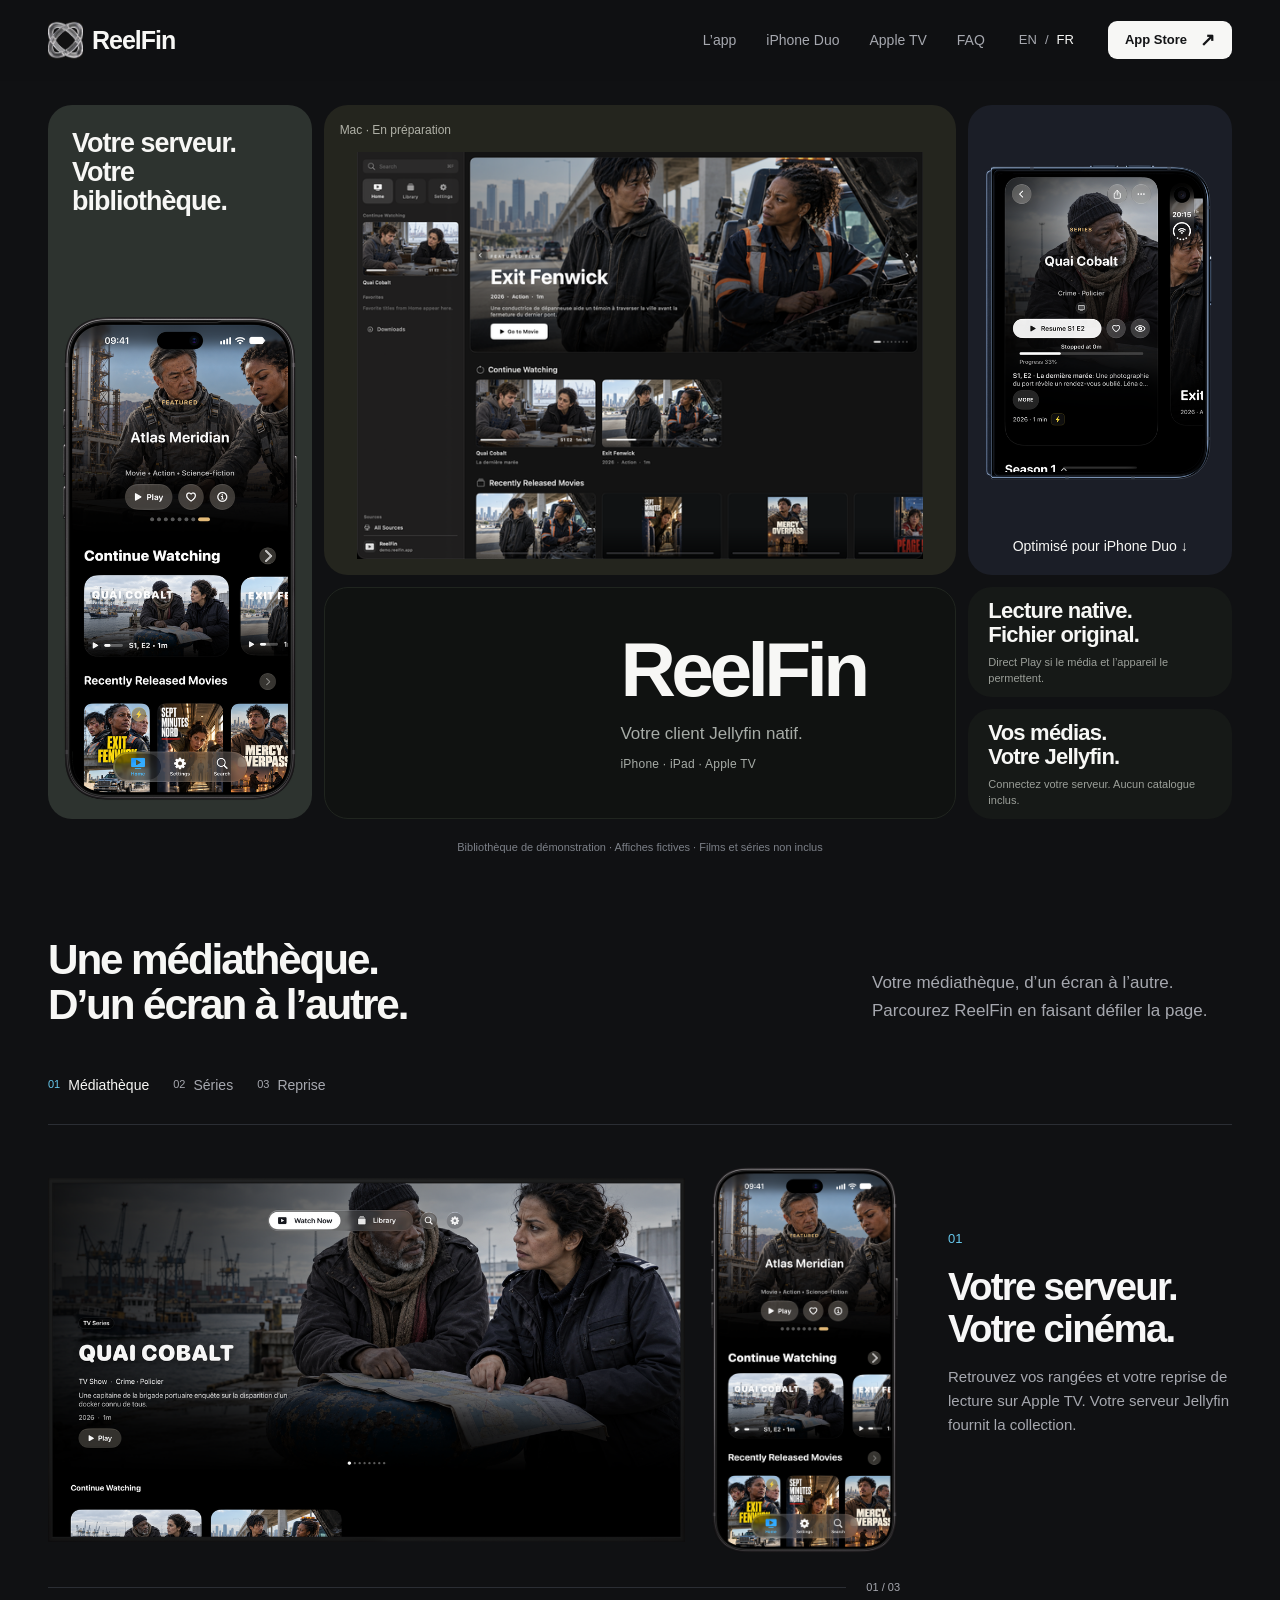
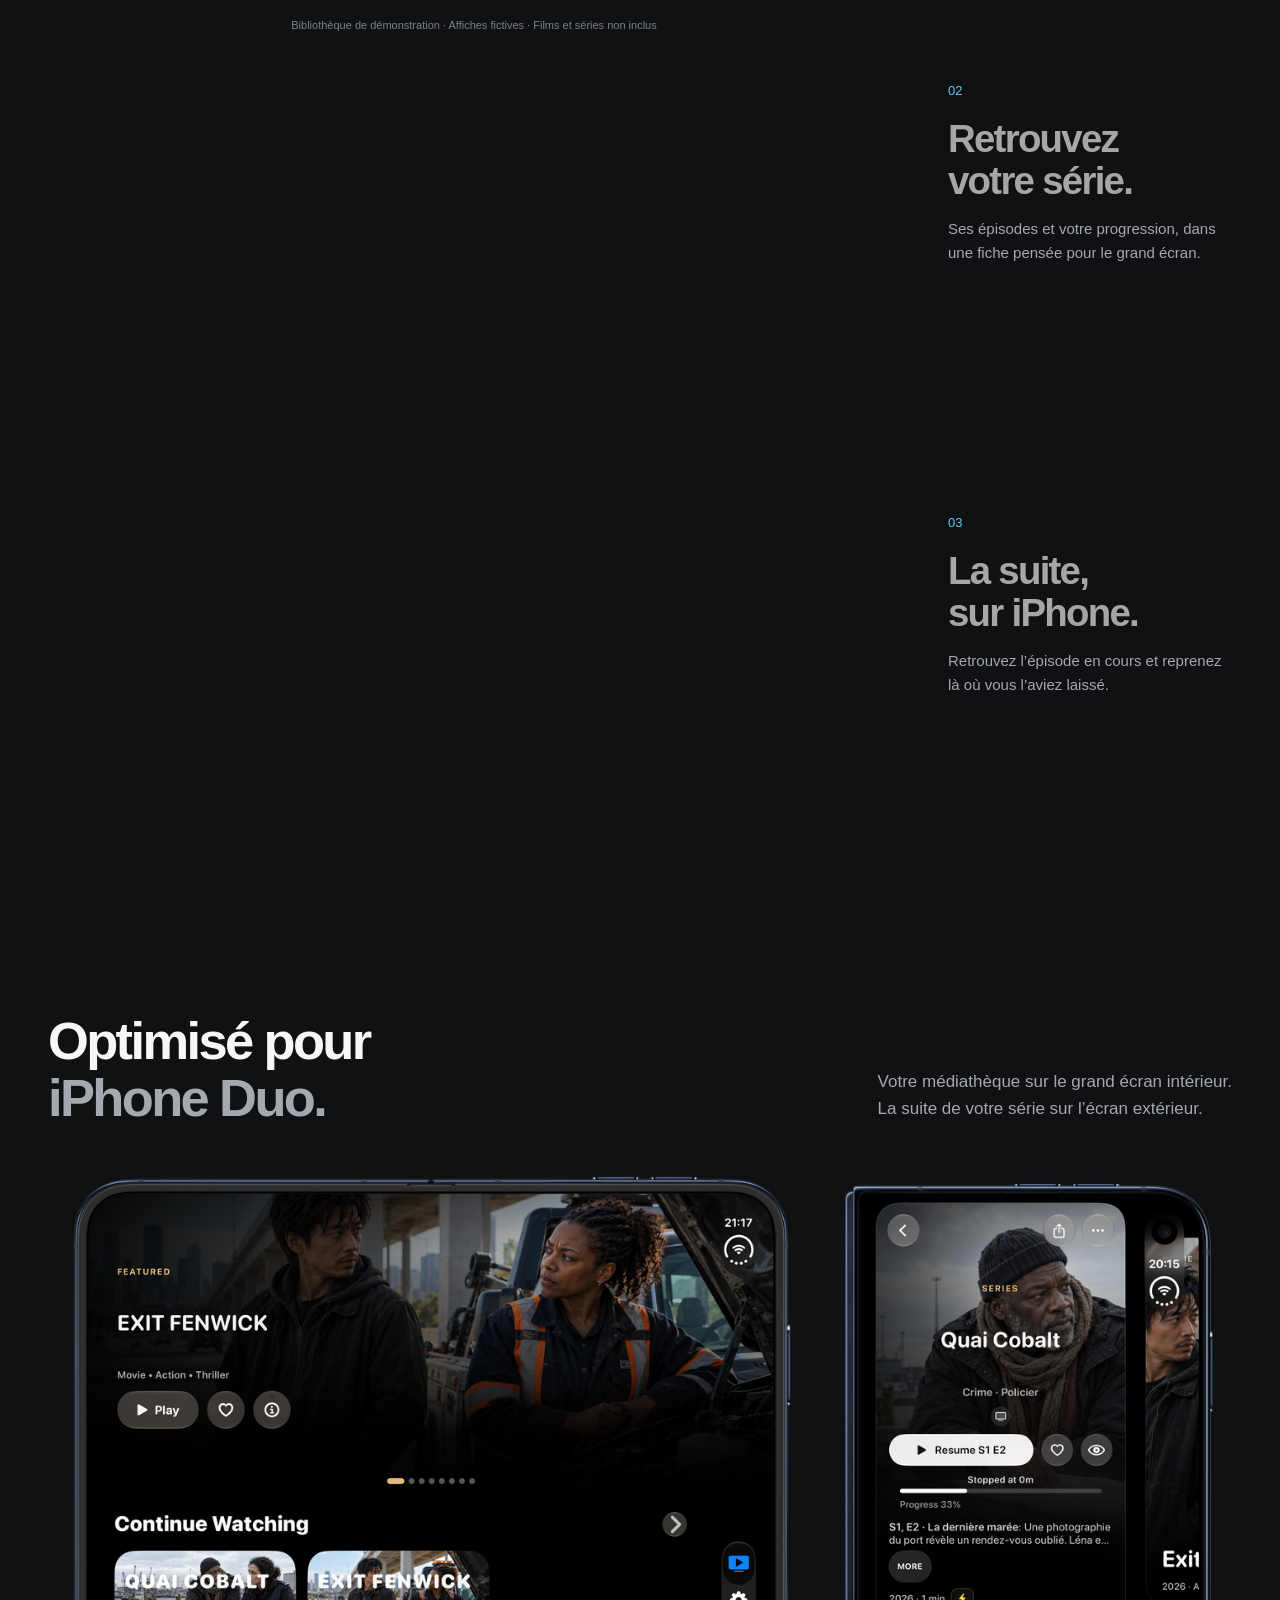
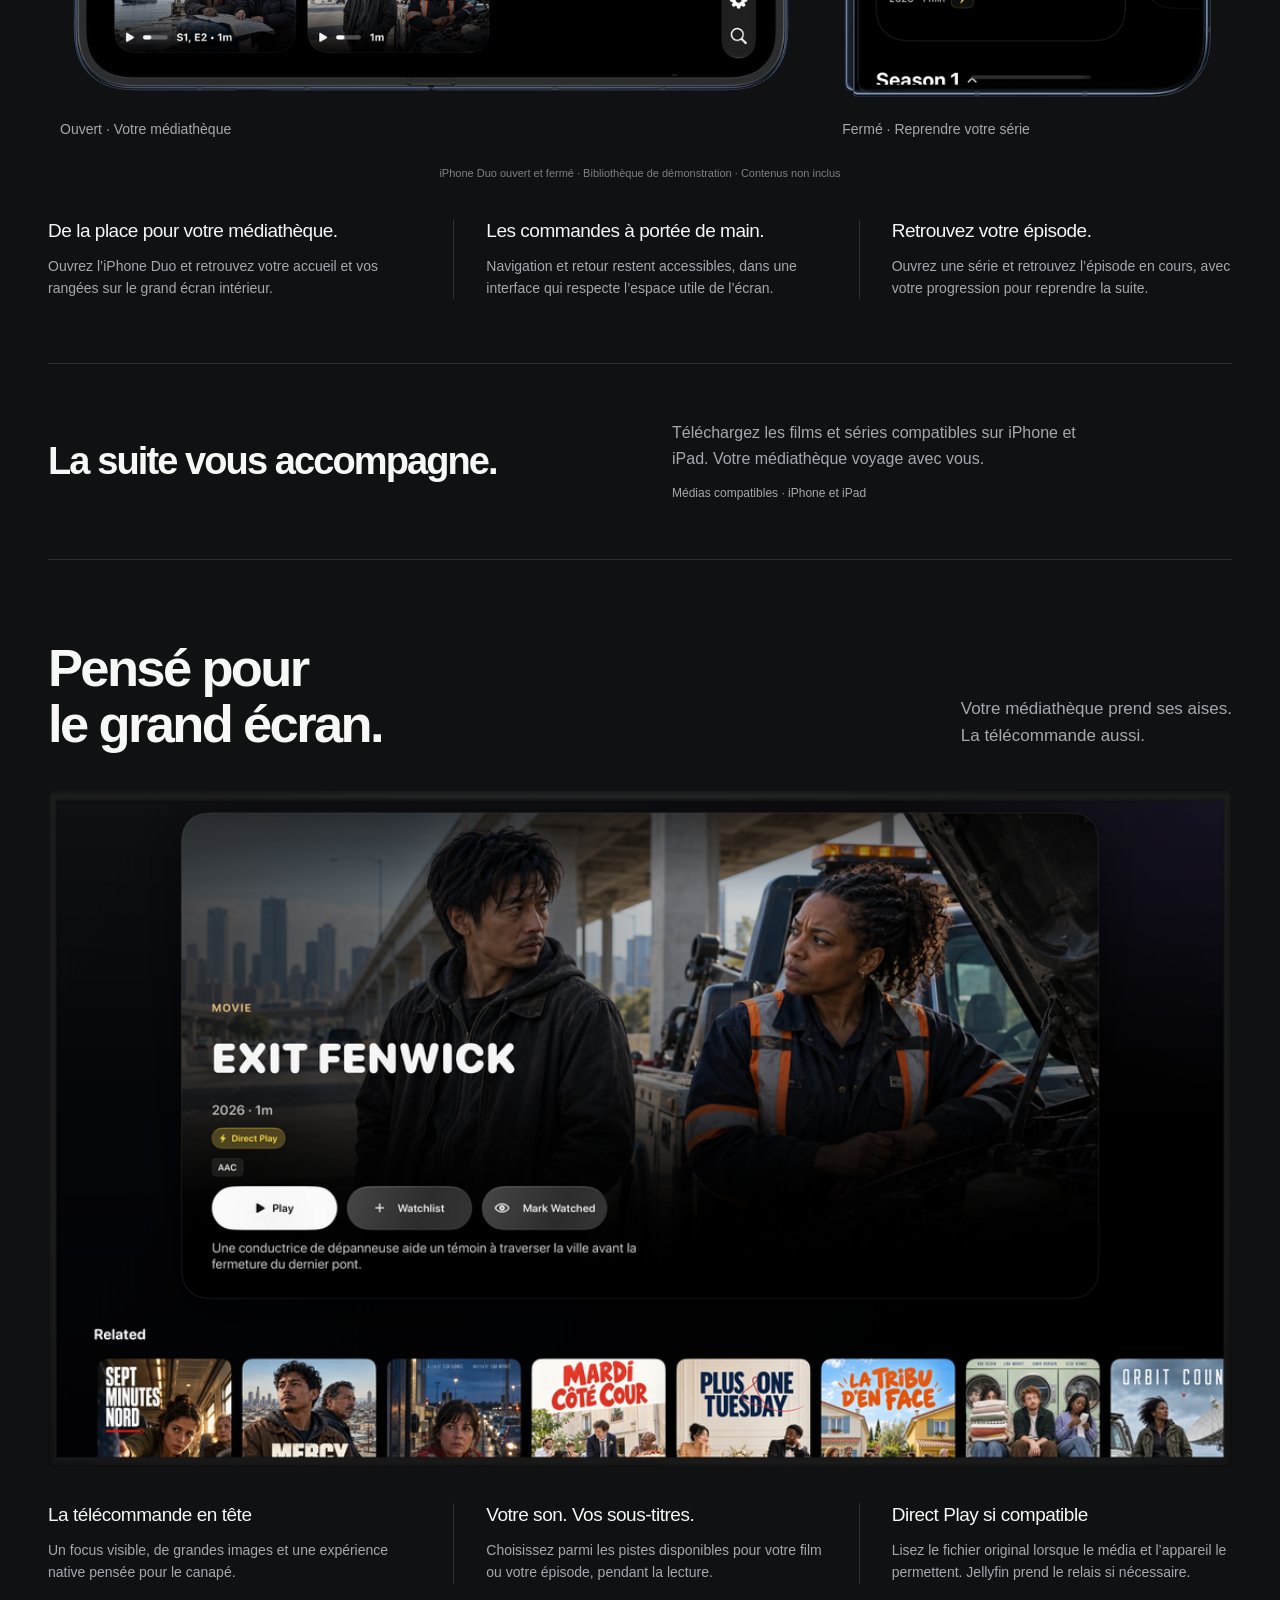
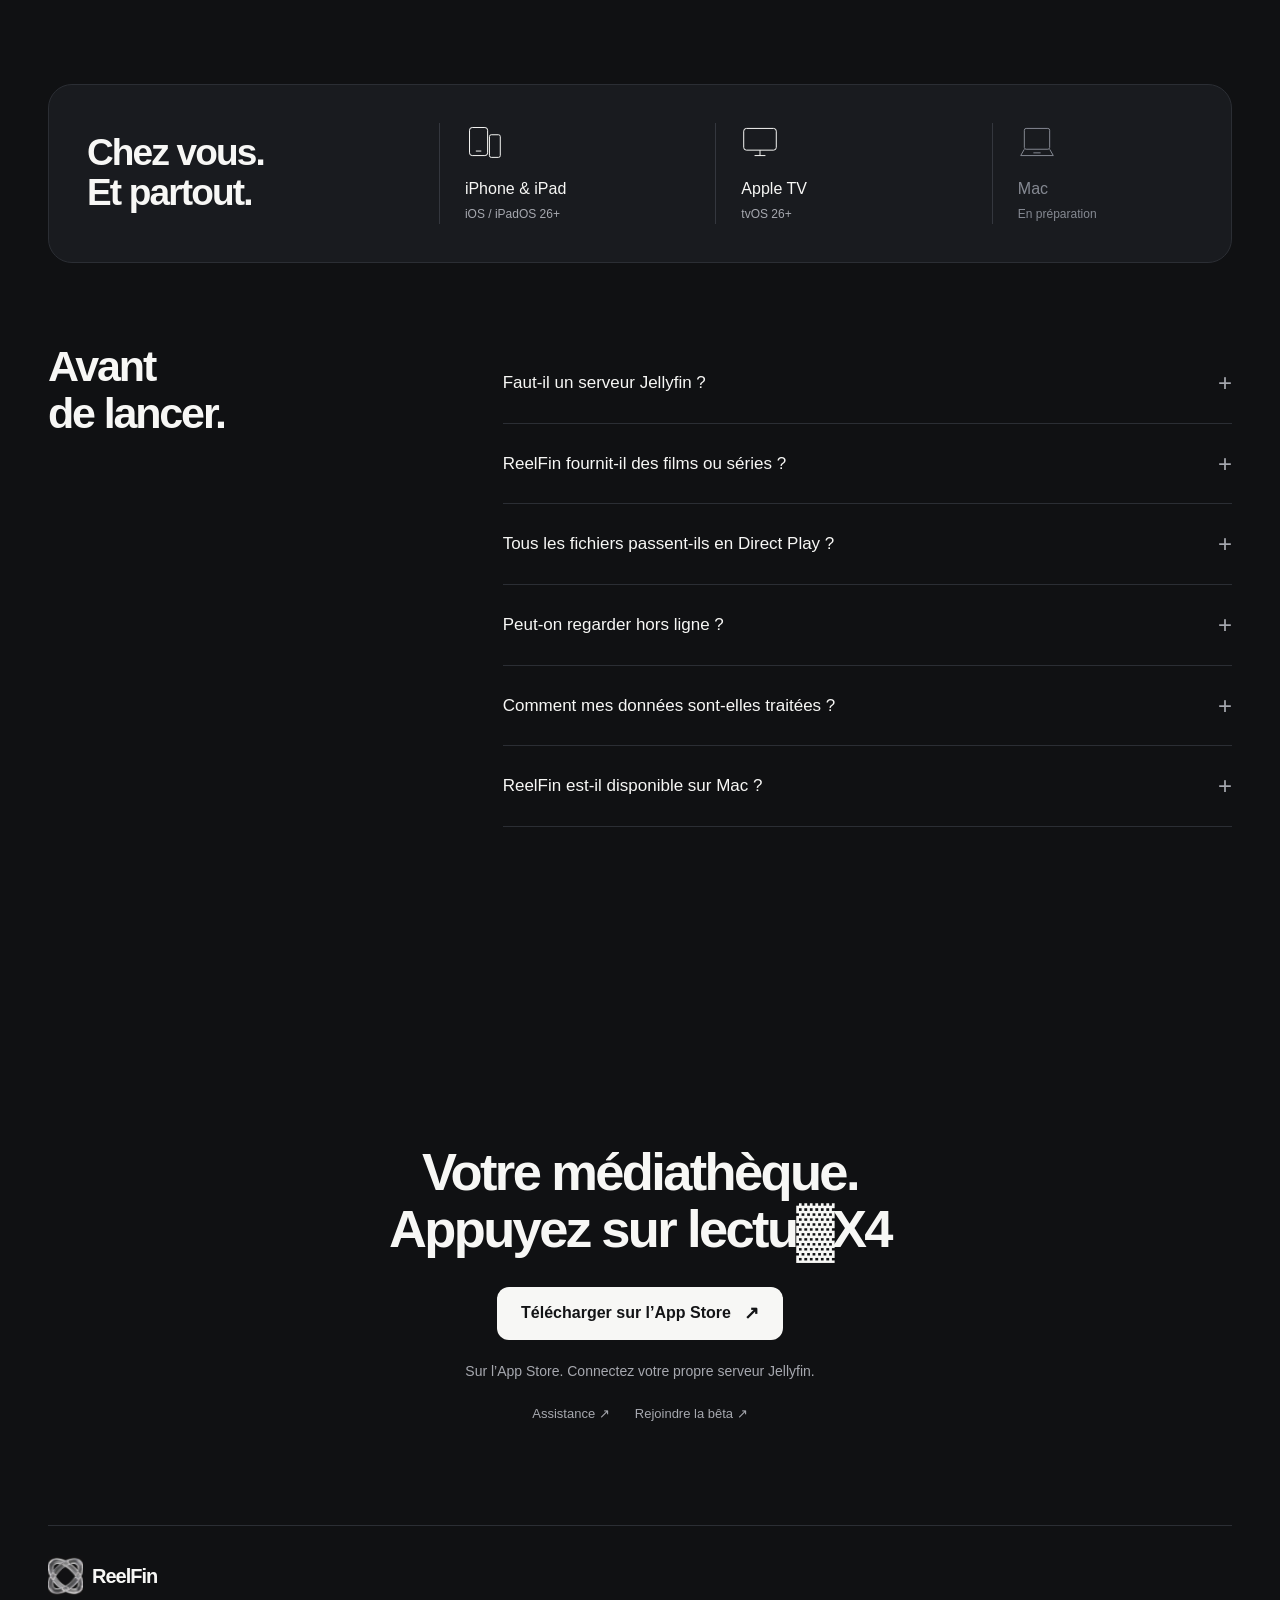
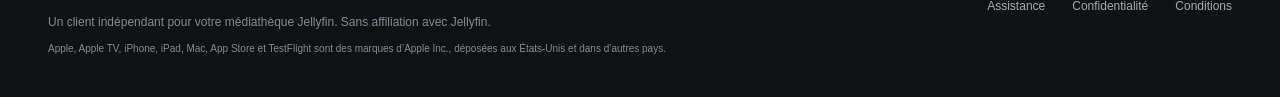
==== commit 1f03743b: "feat: build the ReelFin emblem from drifting dust The hero emblem now assembles from grains sampled " ====
--- a/fr/index.html
+++ b/fr/index.html
@@ -22,8 +22,8 @@
   <meta property="og:image:height" content="630">
   <meta name="twitter:card" content="summary_large_image">
   <link rel="icon" type="image/png" href="../assets/media/NEW/reelfin-mark.png">
-  <link rel="stylesheet" href="../assets/site.css?v=cinema-16">
-  <script defer src="../assets/site.js?v=cinema-16"></script>
+  <link rel="stylesheet" href="../assets/site.css?v=cinema-19">
+  <script defer src="../assets/site.js?v=cinema-19"></script>
   <script type="application/ld+json">{"@context": "https://schema.org", "@type": "MobileApplication", "name": "ReelFin", "operatingSystem": "iOS 26+, iPadOS 26+, tvOS 26+", "applicationCategory": "EntertainmentApplication", "description": "Votre médiathèque Jellyfin sur iPhone, iPad et Apple TV. Reprenez vos favoris, explorez vos collections et emportez vos téléchargements compatibles. Natif. Indépendant. À vous.", "url": "https://flovflo.github.io/reelfin-site/", "downloadUrl": "https://apps.apple.com/app/reelfin/id6762079357", "author": {"@type": "Person", "name": "Florian Taffin"}}</script>
 </head>
 <body>
@@ -50,7 +50,7 @@
           <div class="native-mac-preview"><img src="../assets/media/devices/mac-home-480.webp" srcset="../assets/media/devices/mac-home-480.webp 480w, ../assets/media/devices/mac-home-640.webp 640w, ../assets/media/devices/mac-home-960.webp 960w, ../assets/media/devices/mac-home.webp 1600w" sizes="(max-width: 599px) 320px, (max-width: 1099px) 55vw, 600px" alt="Aperçu natif de l’accueil ReelFin sur Mac, en préparation, avec une bibliothèque fictive de démonstration." width="1600" height="1150" fetchpriority="high" decoding="async"></div>
         </figure>
         <div class="mosaic__tile mosaic__brand">
-          <div class="hero-emblem" aria-hidden="true"><img src="../assets/media/NEW/reelfin-mark.png" alt="" width="400" height="240"><canvas></canvas></div>
+          <div class="hero-emblem" aria-hidden="true"><img src="../assets/media/NEW/reelfin-mark.png" alt="" width="400" height="240"></div>
           <div class="mosaic__brand-copy"><h1 id="hero-title">ReelFin</h1><p>Votre client Jellyfin natif.</p><p class="hero__platforms">iPhone · iPad · Apple TV</p></div>
         </div>
         <div class="mosaic__tile mosaic__duo">
@@ -104,7 +104,7 @@
 <details><summary>Peut-on regarder hors ligne ?</summary><p>Sur iPhone et iPad, vous pouvez télécharger des titres compatibles si votre compte Jellyfin autorise les téléchargements. La compatibilité et l’espace disponible restent nécessaires. Les téléchargements ne sont pas disponibles sur Apple TV.</p></details>
 <details><summary>Comment mes données sont-elles traitées ?</summary><p>Votre jeton de session est conservé dans le trousseau Apple. ReelFin ne vend pas vos données et ne fait pas de suivi entre les apps. Des diagnostics de plantage facultatifs peuvent être activés dans une version de production. <a href="../privacy.html">Lire la politique de confidentialité (en anglais)</a>.</p></details>
 <details><summary>ReelFin est-il disponible sur Mac ?</summary><p>Une expérience dédiée au Mac est en préparation. Elle n’est pas encore disponible au téléchargement public. ReelFin est actuellement disponible sur iPhone, iPad et Apple TV.</p></details></div></section>
-    <section class="final-cta container" id="support" aria-labelledby="download-title"><h2 id="download-title">Votre médiathèque.<br>Appuyez sur lecture.</h2><a class="button button--primary" href="https://apps.apple.com/app/reelfin/id6762079357"><span>Télécharger sur l’App Store</span><span class="arrow" aria-hidden="true">↗</span></a><p>Sur l’App Store. Connectez votre propre serveur Jellyfin.</p><div class="final-cta__support"><a href="../support.html">Assistance ↗</a><a href="https://testflight.apple.com/join/TkVVXmU2">Rejoindre la bêta ↗</a></div></section>
+    <section class="final-cta container" id="support" aria-labelledby="download-title"><div class="cta-emblem" aria-hidden="true"><img src="../assets/media/NEW/reelfin-mark.png" alt="" width="400" height="240"></div><h2 id="download-title">Votre médiathèque.<br>Appuyez sur lecture.</h2><a class="button button--primary" href="https://apps.apple.com/app/reelfin/id6762079357"><span>Télécharger sur l’App Store</span><span class="arrow" aria-hidden="true">↗</span></a><p>Sur l’App Store. Connectez votre propre serveur Jellyfin.</p><div class="final-cta__support"><a href="../support.html">Assistance ↗</a><a href="https://testflight.apple.com/join/TkVVXmU2">Rejoindre la bêta ↗</a></div></section>
   </main>
   <footer class="site-footer" id="privacy"><div><a class="brand brand--footer" href="#top"><span class="brand__mark" aria-hidden="true"><img src="../assets/media/NEW/reelfin-mark.png" alt="" width="400" height="240"></span><span>ReelFin</span></a><p>Un client indépendant pour votre médiathèque Jellyfin. Sans affiliation avec Jellyfin.</p><p class="site-footer__credit">Apple, Apple TV, iPhone, iPad, Mac, App Store et TestFlight sont des marques d’Apple Inc., déposées aux États-Unis et dans d’autres pays.</p></div><nav class="site-footer__links" aria-label="Pied de page"><a href="../support.html">Assistance</a><a href="../privacy.html">Confidentialité</a><a href="../terms.html">Conditions</a></nav></footer>
 </body>
--- a/assets/site.css
+++ b/assets/site.css
@@ -73,8 +73,8 @@
 .mosaic__brand-copy > p { font-size: 17px; color: #a7aca7; margin-top: 12px; }
 .mosaic__brand .hero__platforms { font-size: 12px; margin-top: 8px; }
 .mosaic__brand .button { font-size: 13px; padding: 10px 14px; margin-top: 20px; }
-.mosaic__brand .hero-emblem { width: 160px; height: 180px; flex: 0 0 160px; }
-.mosaic__brand .hero-emblem img { width: 340px; height: 204px; }
+.mosaic__brand .hero-emblem { width: 190px; height: 196px; flex: 0 0 190px; }
+.mosaic__brand .hero-emblem img { width: 400px; height: 240px; }
 .mosaic__duo { grid-area: duo; background: #1b1e27; padding: 20px 16px; display: flex; flex-direction: column; align-items: center; gap: 16px; }
 .mosaic__duo figure { display: flex; align-items: center; justify-content: center; flex: 1; min-height: 0; }
 .mosaic__duo img { width: auto; max-height: 100%; max-width: 100%; height: auto; }
@@ -89,7 +89,18 @@
 .hero__identity h1 { text-align: left; }
 .hero-emblem { position: relative; width: 240px; height: 230px; flex: 0 0 240px; overflow: hidden; }
 .hero-emblem img { position: absolute; width: 440px; max-width: none; height: 264px; left: 50%; top: 50%; transform: translate(-50%, -50%); mix-blend-mode: lighten; }
-.hero-emblem canvas { position: absolute; inset: 0; width: 100%; height: 100%; pointer-events: none; }
+.hero-emblem::before, .cta-emblem::before { content: ""; position: absolute; inset: 4%; border-radius: 50%; background: radial-gradient(closest-side, rgb(255 255 255 / 11%), rgb(255 255 255 / 3%) 55%, transparent 78%); opacity: 0; transition: opacity 1.2s cubic-bezier(.16, 1, .3, 1); }
+.hero-emblem.is-live::before, .cta-emblem.is-live::before { opacity: 1; }
+.has-dust .hero-emblem, .has-dust .cta-emblem { cursor: crosshair; }
+.cta-emblem { position: relative; width: 220px; height: 170px; margin: 0 auto 22px; overflow: hidden; }
+.cta-emblem img { position: absolute; width: 420px; max-width: none; height: 252px; left: 50%; top: 50%; transform: translate(-50%, -50%); mix-blend-mode: lighten; }
+.dust { position: fixed; inset: 0; z-index: 15; width: 100%; height: 100%; pointer-events: none; }
+.cursor-light { position: fixed; left: 0; top: 0; z-index: 1; width: 60vmax; height: 60vmax; margin: -30vmax 0 0 -30vmax; pointer-events: none; background: radial-gradient(closest-side, rgb(255 255 255 / 5%), transparent 70%); opacity: 0; transition: opacity 1s; will-change: transform; }
+.has-pointer .cursor-light { opacity: 1; }
+@media (min-width: 761px) {
+  .has-dust .site-header .brand__mark { opacity: 0; width: 0; margin-right: -9px; scale: .6; transition: opacity .6s cubic-bezier(.16, 1, .3, 1), width .6s cubic-bezier(.16, 1, .3, 1), margin .6s cubic-bezier(.16, 1, .3, 1), scale .6s cubic-bezier(.16, 1, .3, 1); }
+  .has-dust .site-header .brand__mark.is-docked { opacity: 1; width: 35px; margin-right: 0; scale: 1; }
+}
 .hero h1 { font-size: clamp(66px, 7.2vw, 104px); line-height: .99; letter-spacing: -.065em; font-weight: 600; }
 .hero__title-line { display: block; }
 .hero__title-line--muted { color: var(--muted); }
@@ -332,7 +343,7 @@
   .story__chapter-visual { margin-top: 24px; }
 }
 @media (prefers-reduced-motion: reduce) {
-  .hero-emblem canvas { display: none; }
+  .dust, .cursor-light { display: none; }
   html { scroll-behavior: auto; }
   *, *::before, *::after { animation: none !important; transition: none !important; }
   .button:hover, .button:active, .button .arrow, .button:hover .arrow { transform: none; }
